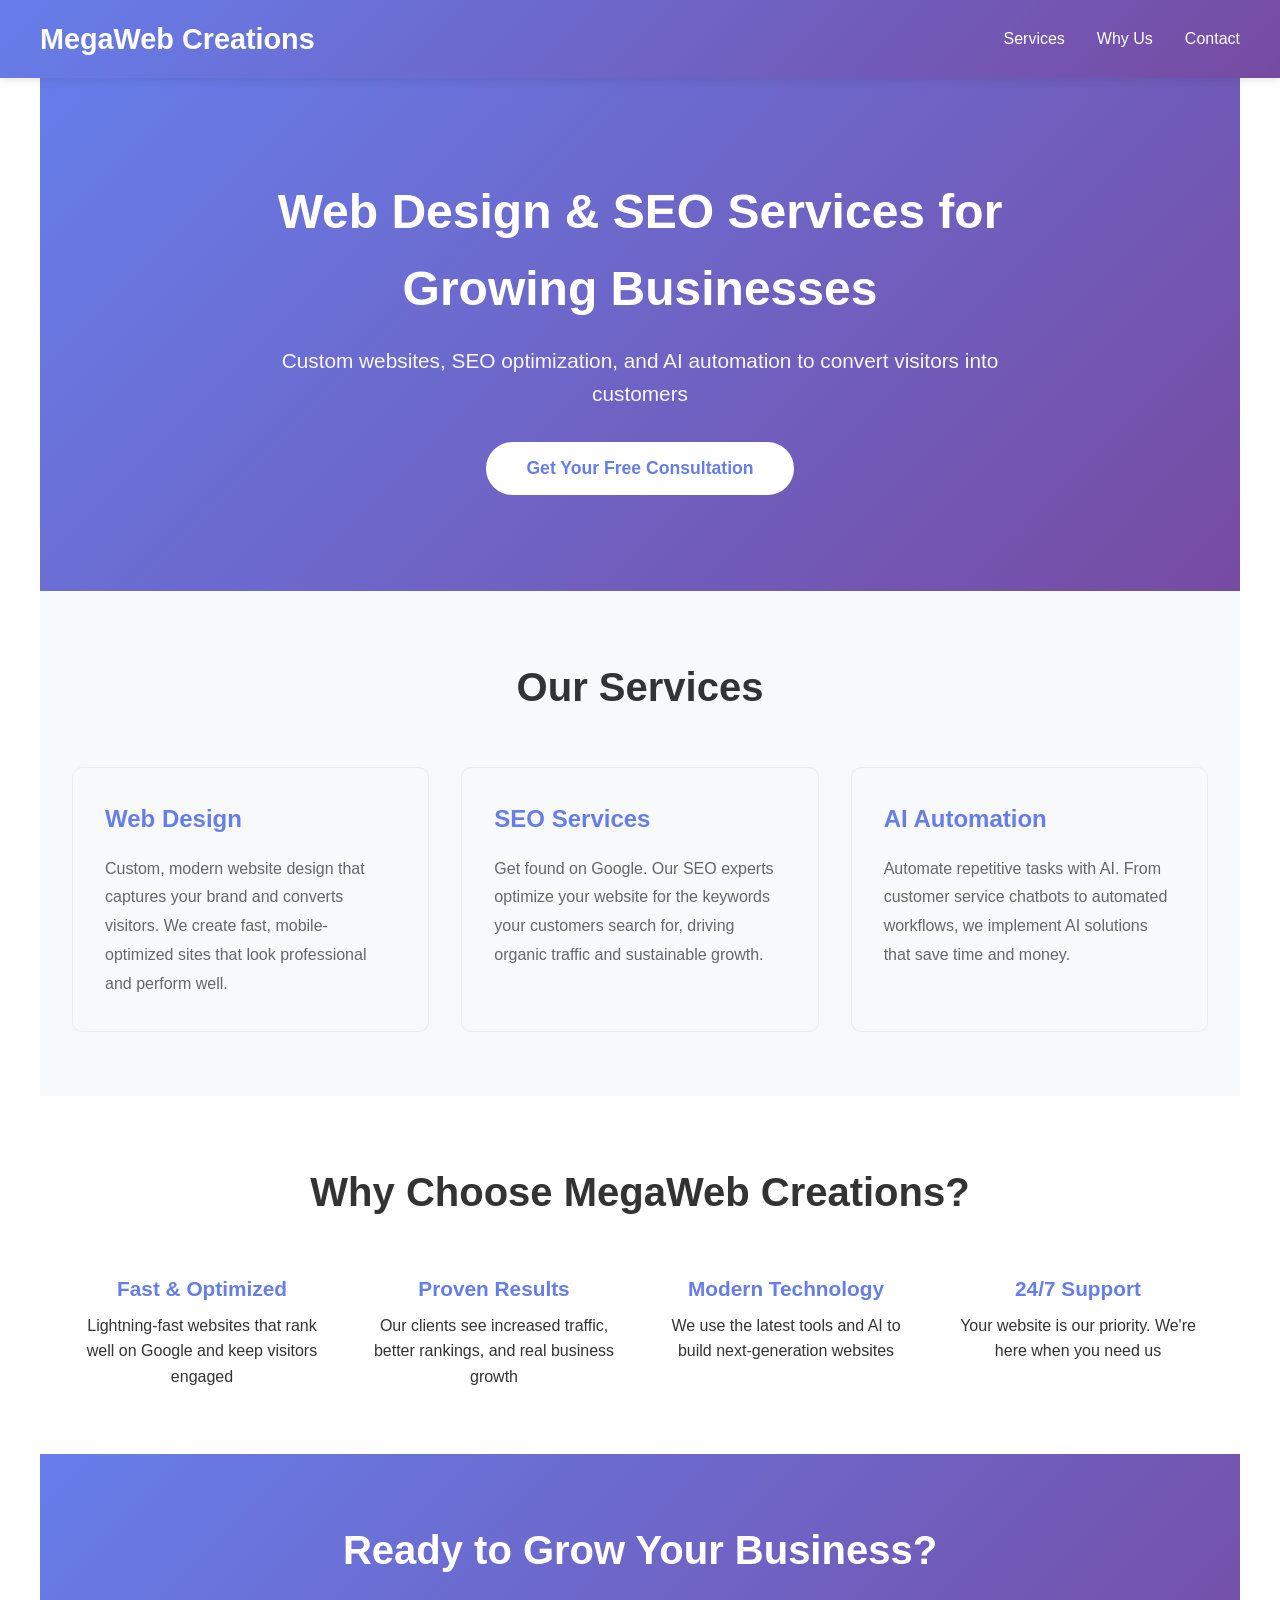
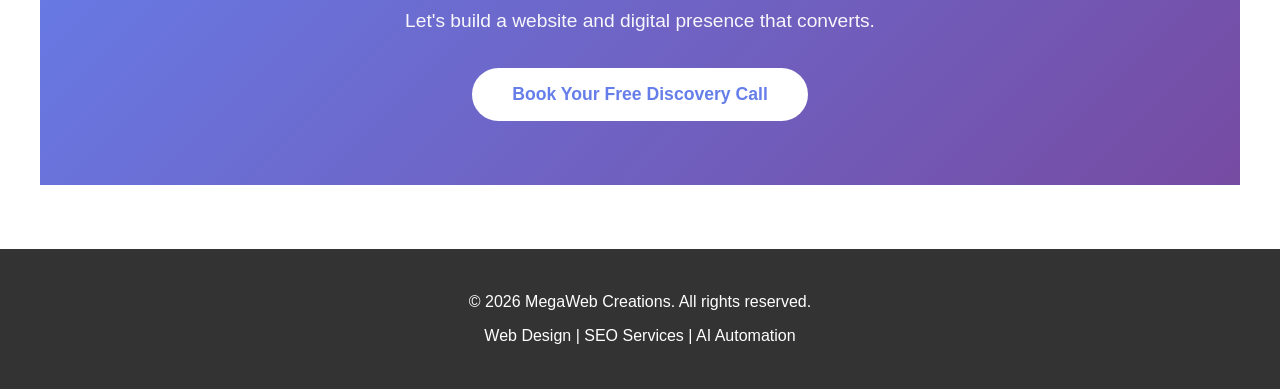
==== index.html @ e5856cc9 "Update index.html" ====
<!DOCTYPE html>
<html lang="en">
<head>
    <meta charset="UTF-8">
    <meta name="viewport" content="width=device-width, initial-scale=1.0">
    <title>Web Design & SEO Services for Small Business | MegaWeb Creations</title>
    <meta name="description" content="Professional web design, SEO services, and AI automation for small businesses. Custom website design that converts visitors into customers.">
    <meta name="keywords" content="web design, SEO services, AI automation, small business website">
    <meta name="author" content="MegaWeb Creations">
    <meta name="google-site-verification" content="43duF_XprPvlc4pbM1LEKamuMBFArv3T_i">
    <style>
        * {
            margin: 0;
            padding: 0;
            box-sizing: border-box;
        }

        body {
            font-family: -apple-system, BlinkMacSystemFont, 'Segoe UI', Roboto, Oxygen, Ubuntu, Cantarell, sans-serif;
            line-height: 1.6;
            color: #333;
        }

        header {
            background: linear-gradient(135deg, #667eea 0%, #764ba2 100%);
            color: white;
            padding: 1rem 2rem;
            position: sticky;
            top: 0;
            z-index: 100;
            box-shadow: 0 2px 10px rgba(0,0,0,0.1);
        }

        nav {
            max-width: 1200px;
            margin: 0 auto;
            display: flex;
            justify-content: space-between;
            align-items: center;
        }

        .logo {
            font-size: 1.8rem;
            font-weight: bold;
        }

        nav ul {
            display: flex;
            list-style: none;
            gap: 2rem;
        }

        nav a {
            color: white;
            text-decoration: none;
            transition: opacity 0.3s;
        }

        nav a:hover {
            opacity: 0.8;
        }

        .hero {
            background: linear-gradient(135deg, #667eea 0%, #764ba2 100%);
            color: white;
            padding: 6rem 2rem;
            text-align: center;
        }

        .hero-content {
            max-width: 800px;
            margin: 0 auto;
        }

        h1 {
            font-size: 3rem;
            margin-bottom: 1rem;
            font-weight: 700;
        }

        .hero p {
            font-size: 1.3rem;
            margin-bottom: 2rem;
            opacity: 0.95;
        }

        .cta-button {
            background: white;
            color: #667eea;
            padding: 1rem 2.5rem;
            border: none;
            border-radius: 50px;
            font-size: 1.1rem;
            font-weight: 600;
            cursor: pointer;
            transition: transform 0.3s, box-shadow 0.3s;
            text-decoration: none;
            display: inline-block;
        }

        .cta-button:hover {
            transform: translateY(-2px);
            box-shadow: 0 10px 20px rgba(0,0,0,0.2);
        }

        section {
            padding: 4rem 2rem;
            max-width: 1200px;
            margin: 0 auto;
        }

        h2 {
            font-size: 2.5rem;
            margin-bottom: 3rem;
            text-align: center;
            color: #333;
        }

        .services {
            display: grid;
            grid-template-columns: repeat(auto-fit, minmax(300px, 1fr));
            gap: 2rem;
        }

        .service-card {
            background: #f8f9fa;
            padding: 2rem;
            border-radius: 10px;
            transition: transform 0.3s, box-shadow 0.3s;
            border: 1px solid #e9ecef;
        }

        .service-card:hover {
            transform: translateY(-5px);
            box-shadow: 0 10px 30px rgba(0,0,0,0.1);
        }

        .service-card h3 {
            font-size: 1.5rem;
            margin-bottom: 1rem;
            color: #667eea;
        }

        .service-card p {
            color: #666;
            line-height: 1.8;
        }

        .services-section {
            background: #f8f9fa;
        }

        .why-section {
            background: white;
        }

        .benefits {
            display: grid;
            grid-template-columns: repeat(auto-fit, minmax(250px, 1fr));
            gap: 2rem;
        }

        .benefit-item {
            text-align: center;
        }

        .benefit-item h3 {
            font-size: 1.3rem;
            margin-bottom: 0.5rem;
            color: #667eea;
        }

        .cta-section {
            background: linear-gradient(135deg, #667eea 0%, #764ba2 100%);
            color: white;
            text-align: center;
        }

        .cta-section h2 {
            color: white;
            margin-bottom: 1.5rem;
        }

        .cta-section p {
            font-size: 1.2rem;
            margin-bottom: 2rem;
            opacity: 0.95;
        }

        footer {
            background: #333;
            color: white;
            text-align: center;
            padding: 2rem;
            margin-top: 4rem;
        }

        footer p {
            margin: 0.5rem 0;
        }

        @media (max-width: 768px) {
            h1 {
                font-size: 2rem;
            }

            h2 {
                font-size: 1.8rem;
            }

            nav ul {
                gap: 1rem;
            }

            .hero {
                padding: 3rem 1rem;
            }

            section {
                padding: 2rem 1rem;
            }
        }
    </style>
</head>
<body>
    <header>
        <nav>
            <div class="logo">MegaWeb Creations</div>
            <ul>
                <li><a href="#services">Services</a></li>
                <li><a href="#why">Why Us</a></li>
                <li><a href="#contact">Contact</a></li>
            </ul>
        </nav>
    </header>

    <section class="hero">
        <div class="hero-content">
            <h1>Web Design & SEO Services for Growing Businesses</h1>
            <p>Custom websites, SEO optimization, and AI automation to convert visitors into customers</p>
            <button class="cta-button">Get Your Free Consultation</button>
        </div>
    </section>

    <section class="services-section" id="services">
        <h2>Our Services</h2>
        <div class="services">
            <div class="service-card">
                <h3>Web Design</h3>
                <p>Custom, modern website design that captures your brand and converts visitors. We create fast, mobile-optimized sites that look professional and perform well.</p>
            </div>
            <div class="service-card">
                <h3>SEO Services</h3>
                <p>Get found on Google. Our SEO experts optimize your website for the keywords your customers search for, driving organic traffic and sustainable growth.</p>
            </div>
            <div class="service-card">
                <h3>AI Automation</h3>
                <p>Automate repetitive tasks with AI. From customer service chatbots to automated workflows, we implement AI solutions that save time and money.</p>
            </div>
        </div>
    </section>

    <section class="why-section" id="why">
        <h2>Why Choose MegaWeb Creations?</h2>
        <div class="benefits">
            <div class="benefit-item">
                <h3>Fast & Optimized</h3>
                <p>Lightning-fast websites that rank well on Google and keep visitors engaged</p>
            </div>
            <div class="benefit-item">
                <h3>Proven Results</h3>
                <p>Our clients see increased traffic, better rankings, and real business growth</p>
            </div>
            <div class="benefit-item">
                <h3>Modern Technology</h3>
                <p>We use the latest tools and AI to build next-generation websites</p>
            </div>
            <div class="benefit-item">
                <h3>24/7 Support</h3>
                <p>Your website is our priority. We're here when you need us</p>
            </div>
        </div>
    </section>

    <section class="cta-section" id="contact">
        <h2>Ready to Grow Your Business?</h2>
        <p>Let's build a website and digital presence that converts.</p>
        <button class="cta-button">Book Your Free Discovery Call</button>
    </section>

    <footer>
        <p>&copy; 2026 MegaWeb Creations. All rights reserved.</p>
        <p>Web Design | SEO Services | AI Automation</p>
    </footer>
</body>
</html>
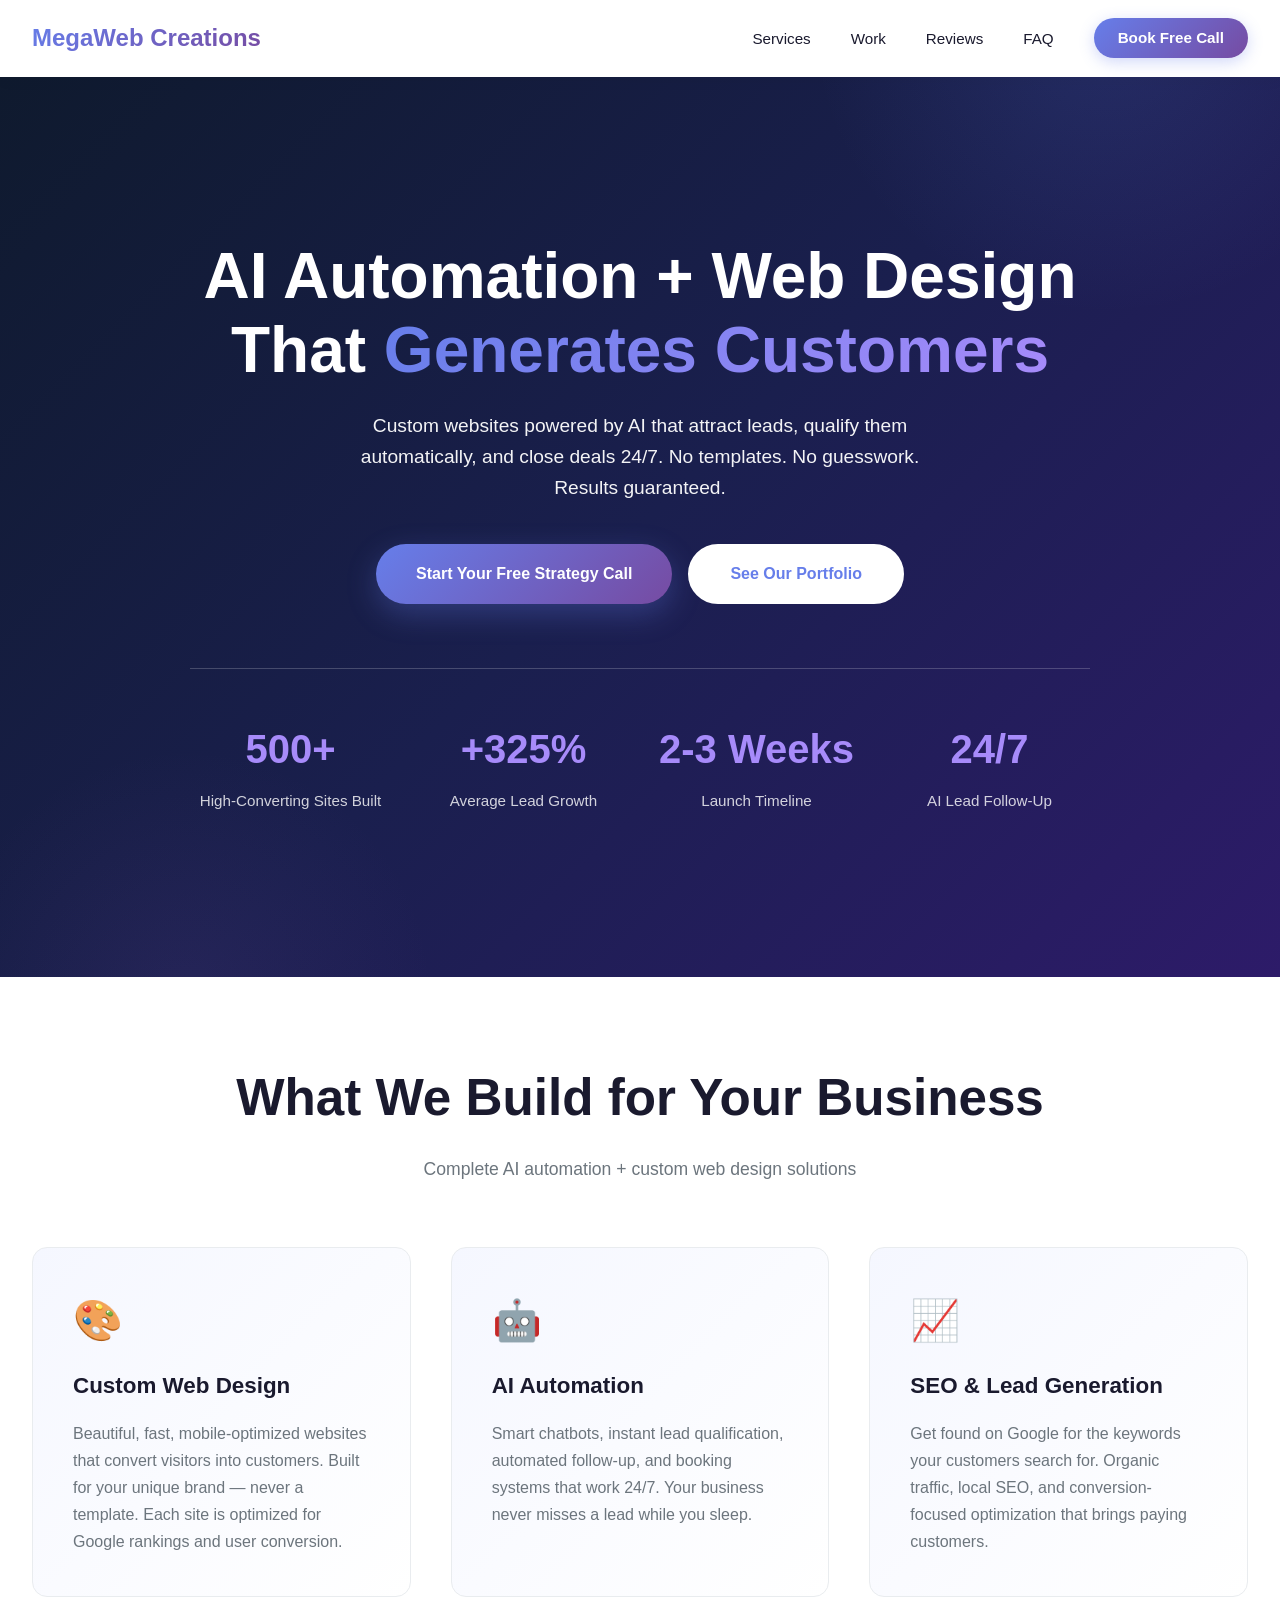
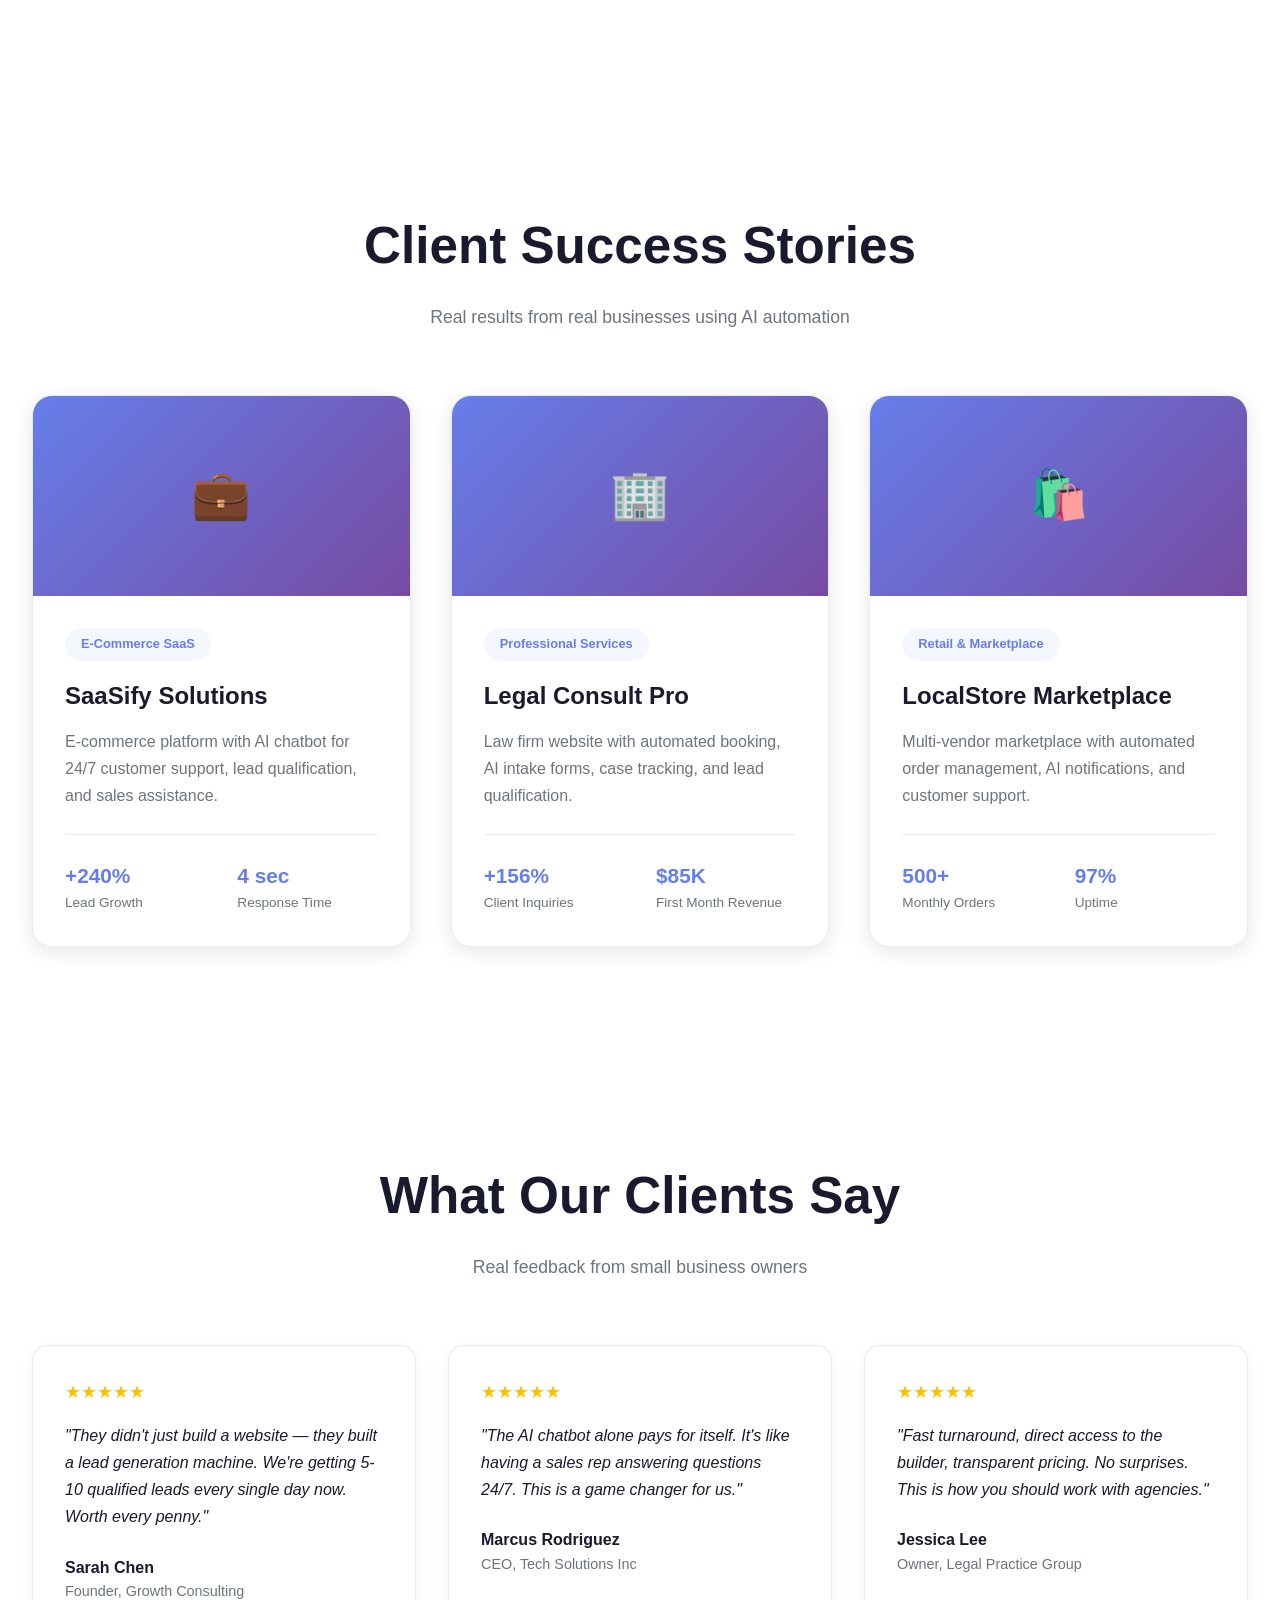
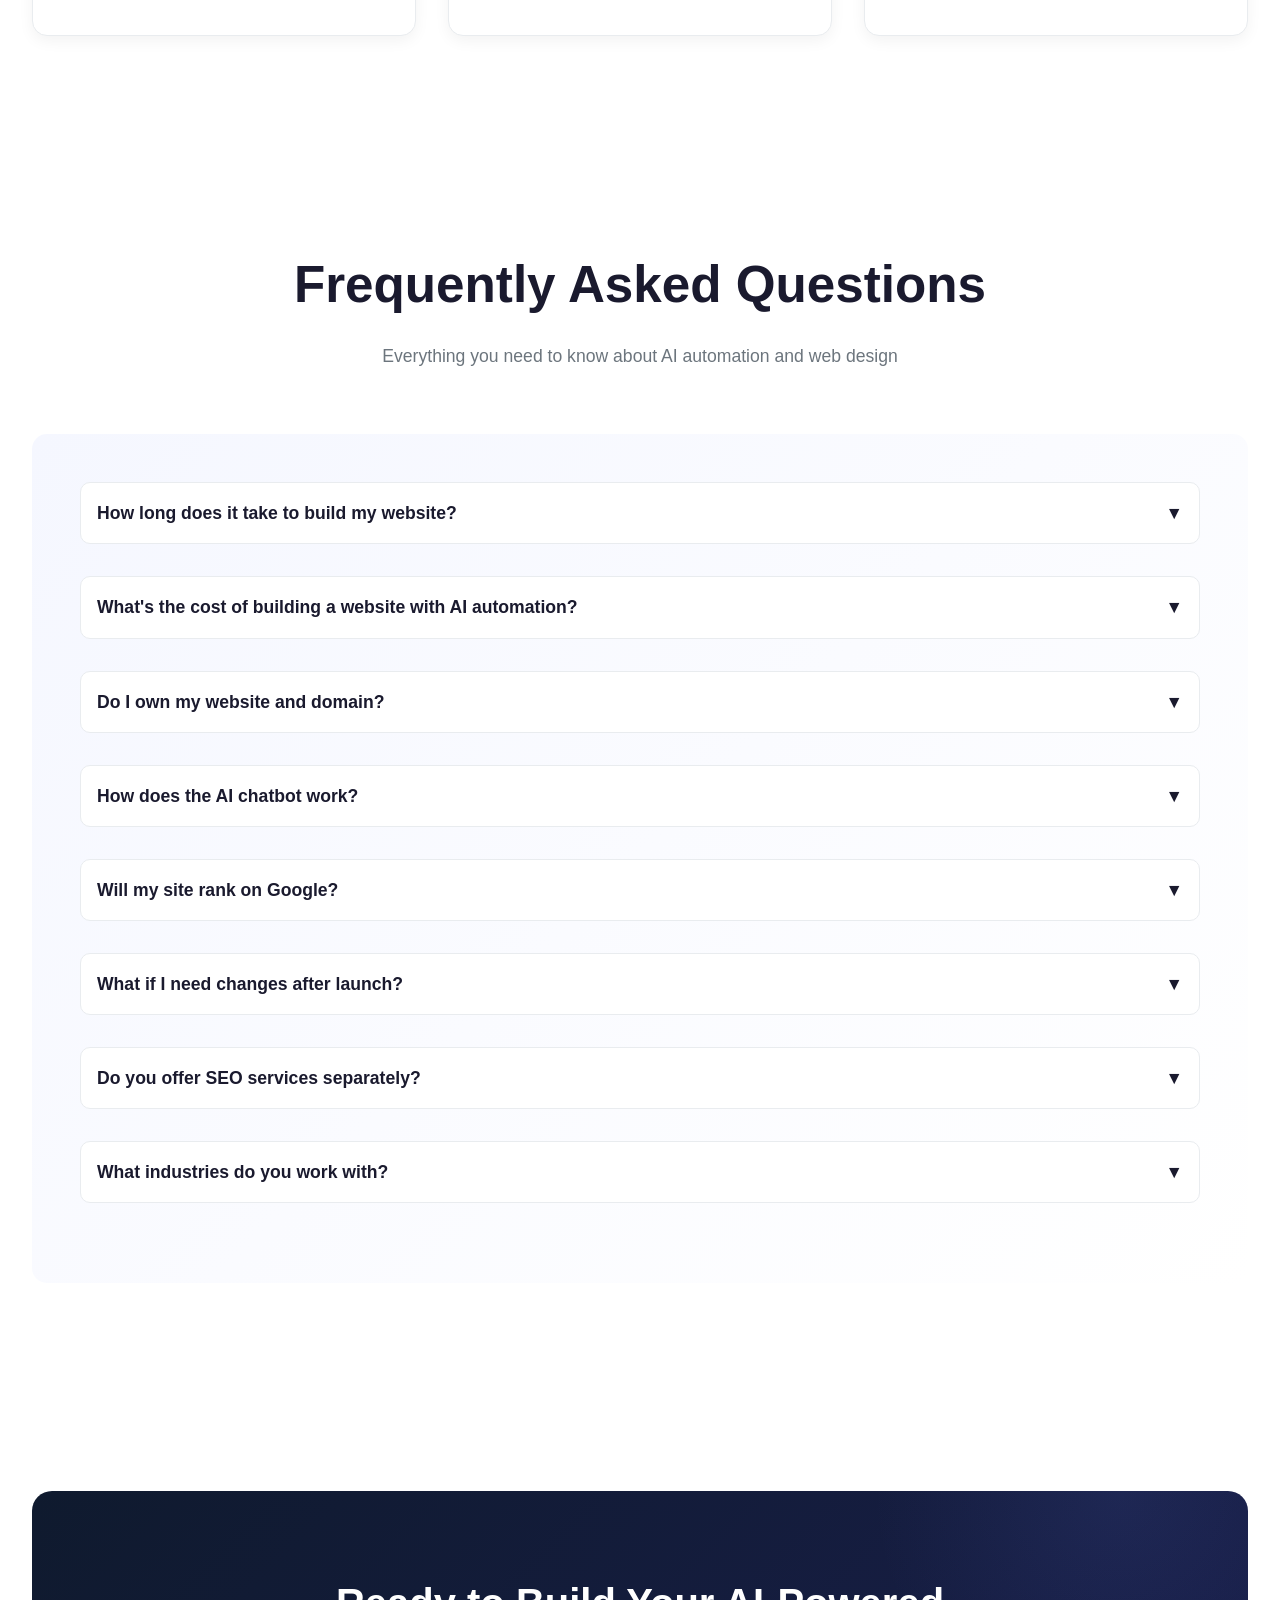
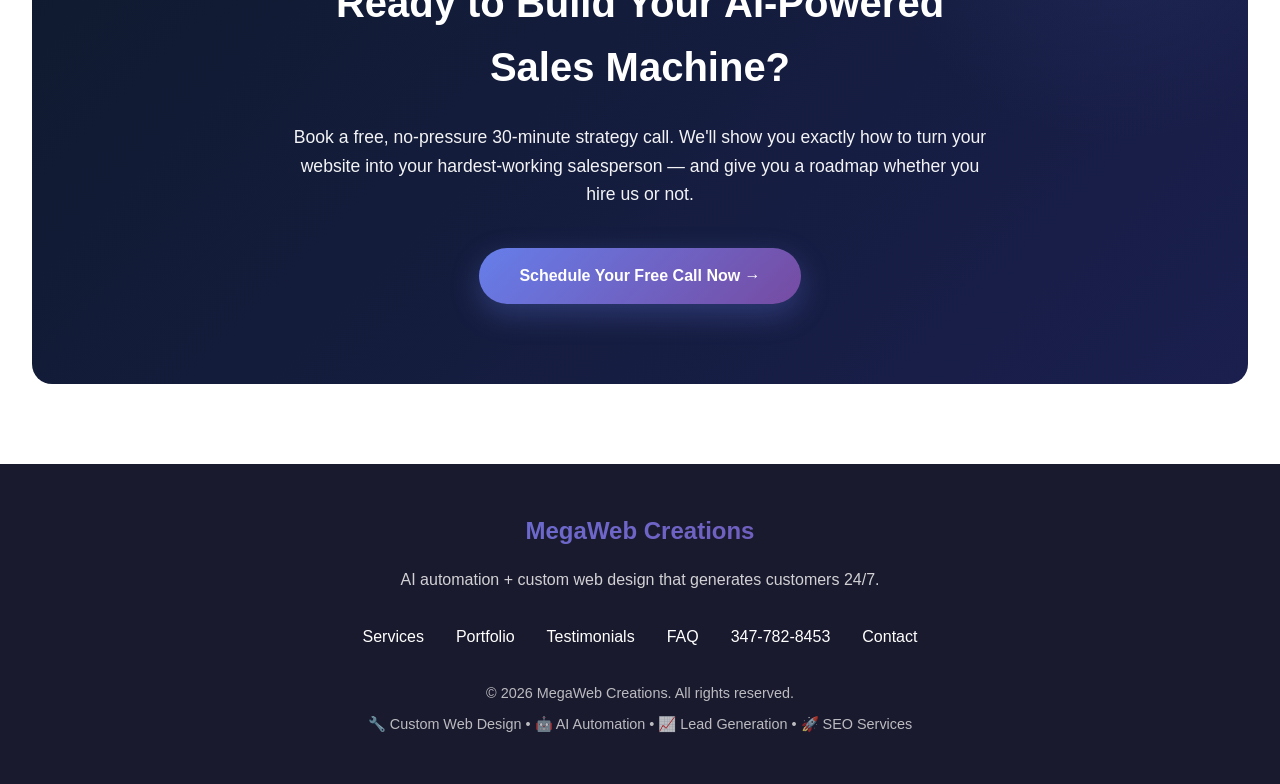
==== commit 6ed04eaa: "SEO-optimized homepage with AI automation focus, schema markup, and conversion optimization" ====
--- a/index.html
+++ b/index.html
@@ -3,11 +3,76 @@
 <head>
     <meta charset="UTF-8">
     <meta name="viewport" content="width=device-width, initial-scale=1.0">
-    <title>Web Design & SEO Services for Small Business | MegaWeb Creations</title>
-    <meta name="description" content="Professional web design, SEO services, and AI automation for small businesses. Custom website design that converts visitors into customers.">
-    <meta name="keywords" content="web design, SEO services, AI automation, small business website">
+    <meta name="google-site-verification" content="43duF__XprPvIc4pbM1LEKamuMBFArv3T_i1iURts-g" />
+
+    <!-- Primary SEO Tags -->
+    <title>AI Automation & Web Design for Small Businesses | MegaWeb Creations</title>
+    <meta name="description" content="Get AI-powered automation + custom web design that generates leads 24/7. High-converting websites for small businesses. Book your free strategy call today.">
+    <meta name="keywords" content="AI automation, web design, lead generation, AI chatbots, business automation, small business websites, custom web design, CRM automation">
     <meta name="author" content="MegaWeb Creations">
-    <meta name="google-site-verification" content="43duF_XprPvlc4pbM1LEKamuMBFArv3T_i">
+    <meta name="robots" content="index, follow, max-snippet:-1, max-image-preview:large, max-video-preview:-1">
+    <link rel="canonical" href="https://megawebcreations.com/">
+
+    <!-- Open Graph / Facebook -->
+    <meta property="og:type" content="website">
+    <meta property="og:url" content="https://megawebcreations.com/">
+    <meta property="og:title" content="AI Automation & Web Design for Lead Generation | MegaWeb Creations">
+    <meta property="og:description" content="Custom websites + AI automation that close deals automatically. Build your sales machine today.">
+    <meta property="og:image" content="https://megawebcreations.com/og-image.jpg">
+    <meta property="og:site_name" content="MegaWeb Creations">
+
+    <!-- Twitter -->
+    <meta name="twitter:card" content="summary_large_image">
+    <meta name="twitter:url" content="https://megawebcreations.com/">
+    <meta name="twitter:title" content="AI Automation & Web Design | MegaWeb Creations">
+    <meta name="twitter:description" content="Get AI-powered automation + custom web design for lead generation.">
+    <meta name="twitter:image" content="https://megawebcreations.com/og-image.jpg">
+
+    <!-- JSON-LD Structured Data -->
+    <script type="application/ld+json">
+    {
+        "@context": "https://schema.org",
+        "@type": "LocalBusiness",
+        "name": "MegaWeb Creations",
+        "description": "AI automation and custom web design for small businesses",
+        "url": "https://megawebcreations.com",
+        "image": "https://megawebcreations.com/logo.png",
+        "telephone": "+1-347-782-8453",
+        "email": "megawebcreations613@gmail.com",
+        "address": {
+            "@type": "PostalAddress",
+            "addressCountry": "US"
+        },
+        "sameAs": [
+            "https://www.facebook.com/megawebcreations",
+            "https://www.linkedin.com/company/megawebcreations"
+        ],
+        "priceRange": "$$",
+        "areaServed": "US",
+        "serviceType": ["Web Design", "AI Automation", "Lead Generation", "SEO Services"]
+    }
+    </script>
+
+    <!-- Organization Schema -->
+    <script type="application/ld+json">
+    {
+        "@context": "https://schema.org",
+        "@type": "Organization",
+        "name": "MegaWeb Creations",
+        "alternateName": "MegaWeb",
+        "url": "https://megawebcreations.com",
+        "logo": "https://megawebcreations.com/logo.png",
+        "description": "Professional AI automation and web design services for small businesses",
+        "foundingDate": "2024",
+        "contactPoint": {
+            "@type": "ContactPoint",
+            "contactType": "Customer Support",
+            "telephone": "+1-347-782-8453",
+            "email": "megawebcreations613@gmail.com"
+        }
+    }
+    </script>
+
     <style>
         * {
             margin: 0;
@@ -15,24 +80,40 @@
             box-sizing: border-box;
         }
 
+        :root {
+            --primary: #667eea;
+            --secondary: #764ba2;
+            --dark: #0f1a2e;
+            --light: #f5f7ff;
+            --text: #1a1a2e;
+            --gray: #6c757d;
+        }
+
+        html {
+            scroll-behavior: smooth;
+        }
+
         body {
-            font-family: -apple-system, BlinkMacSystemFont, 'Segoe UI', Roboto, Oxygen, Ubuntu, Cantarell, sans-serif;
+            font-family: -apple-system, BlinkMacSystemFont, 'Segoe UI', Roboto, sans-serif;
             line-height: 1.6;
-            color: #333;
-        }
-
+            color: var(--text);
+            background: #ffffff;
+            overflow-x: hidden;
+        }
+
+        /* Navigation */
         header {
-            background: linear-gradient(135deg, #667eea 0%, #764ba2 100%);
-            color: white;
-            padding: 1rem 2rem;
+            background: rgba(255, 255, 255, 0.95);
+            backdrop-filter: blur(10px);
+            padding: 1.2rem 2rem;
             position: sticky;
             top: 0;
             z-index: 100;
-            box-shadow: 0 2px 10px rgba(0,0,0,0.1);
+            box-shadow: 0 2px 15px rgba(0, 0, 0, 0.05);
         }
 
         nav {
-            max-width: 1200px;
+            max-width: 1400px;
             margin: 0 auto;
             display: flex;
             justify-content: space-between;
@@ -40,257 +121,866 @@
         }
 
         .logo {
-            font-size: 1.8rem;
-            font-weight: bold;
+            font-size: 1.5rem;
+            font-weight: 800;
+            background: linear-gradient(135deg, #667eea 0%, #764ba2 100%);
+            -webkit-background-clip: text;
+            -webkit-text-fill-color: transparent;
+            background-clip: text;
         }
 
         nav ul {
             display: flex;
             list-style: none;
+            gap: 2.5rem;
+            align-items: center;
+        }
+
+        nav a {
+            text-decoration: none;
+            color: var(--text);
+            font-weight: 500;
+            font-size: 0.95rem;
+            transition: color 0.3s;
+            position: relative;
+        }
+
+        nav a::after {
+            content: '';
+            position: absolute;
+            bottom: -5px;
+            left: 0;
+            width: 0;
+            height: 2px;
+            background: linear-gradient(90deg, #667eea, #764ba2);
+            transition: width 0.3s ease;
+        }
+
+        nav a:hover::after {
+            width: 100%;
+        }
+
+        .nav-cta {
+            background: linear-gradient(135deg, #667eea 0%, #764ba2 100%);
+            color: white !important;
+            padding: 0.7rem 1.5rem;
+            border-radius: 50px;
+            font-weight: 600;
+            box-shadow: 0 4px 15px rgba(102, 126, 234, 0.3);
+            transition: all 0.3s ease;
+        }
+
+        .nav-cta:hover {
+            transform: translateY(-2px);
+            box-shadow: 0 6px 20px rgba(102, 126, 234, 0.4);
+        }
+
+        /* Hero Section */
+        .hero {
+            background: linear-gradient(135deg, #0f1a2e 0%, #1a1f4e 50%, #2d1b69 100%);
+            color: white;
+            padding: 6rem 2rem;
+            min-height: 100vh;
+            display: flex;
+            align-items: center;
+            position: relative;
+            overflow: hidden;
+        }
+
+        .hero::before {
+            content: '';
+            position: absolute;
+            top: -40%;
+            right: -10%;
+            width: 600px;
+            height: 600px;
+            background: radial-gradient(circle, rgba(102, 126, 234, 0.15) 0%, transparent 70%);
+            border-radius: 50%;
+            animation: float 8s ease-in-out infinite;
+        }
+
+        .hero::after {
+            content: '';
+            position: absolute;
+            bottom: -30%;
+            left: -5%;
+            width: 500px;
+            height: 500px;
+            background: radial-gradient(circle, rgba(118, 75, 162, 0.12) 0%, transparent 70%);
+            border-radius: 50%;
+            animation: float 10s ease-in-out infinite reverse;
+        }
+
+        .hero-content {
+            max-width: 900px;
+            margin: 0 auto;
+            position: relative;
+            z-index: 2;
+            text-align: center;
+        }
+
+        h1 {
+            font-size: clamp(2.5rem, 5vw, 4rem);
+            font-weight: 800;
+            line-height: 1.15;
+            margin-bottom: 1.5rem;
+            animation: slideInUp 0.8s ease;
+        }
+
+        .gradient-text {
+            background: linear-gradient(135deg, #667eea 0%, #a78bfa 100%);
+            -webkit-background-clip: text;
+            -webkit-text-fill-color: transparent;
+            background-clip: text;
+        }
+
+        .hero p {
+            font-size: 1.2rem;
+            margin-bottom: 2.5rem;
+            opacity: 0.95;
+            max-width: 600px;
+            margin-left: auto;
+            margin-right: auto;
+            animation: slideInUp 0.8s ease 0.2s backwards;
+        }
+
+        .hero-cta {
+            display: flex;
+            gap: 1rem;
+            justify-content: center;
+            flex-wrap: wrap;
+            animation: slideInUp 0.8s ease 0.4s backwards;
+        }
+
+        .btn {
+            padding: 1.2rem 2.5rem;
+            border: none;
+            border-radius: 50px;
+            font-size: 1rem;
+            font-weight: 600;
+            cursor: pointer;
+            transition: all 0.3s ease;
+            text-decoration: none;
+            display: inline-block;
+        }
+
+        .btn-primary {
+            background: linear-gradient(135deg, #667eea 0%, #764ba2 100%);
+            color: white;
+            box-shadow: 0 10px 30px rgba(102, 126, 234, 0.3);
+        }
+
+        .btn-primary:hover {
+            transform: translateY(-3px);
+            box-shadow: 0 15px 40px rgba(102, 126, 234, 0.4);
+        }
+
+        .btn-secondary {
+            background: white;
+            color: #667eea;
+            border: 2px solid white;
+        }
+
+        .btn-secondary:hover {
+            background: transparent;
+            color: white;
+        }
+
+        /* Stats */
+        .stats {
+            display: grid;
+            grid-template-columns: repeat(auto-fit, minmax(200px, 1fr));
             gap: 2rem;
-        }
-
-        nav a {
+            margin-top: 4rem;
+            padding-top: 3rem;
+            border-top: 1px solid rgba(255, 255, 255, 0.2);
+        }
+
+        .stat {
+            text-align: center;
+            animation: slideInUp 0.8s ease 0.5s backwards;
+        }
+
+        .stat-number {
+            font-size: 2.5rem;
+            font-weight: 800;
+            color: #a78bfa;
+        }
+
+        .stat-label {
+            font-size: 0.95rem;
+            opacity: 0.8;
+            margin-top: 0.5rem;
+        }
+
+        /* Sections */
+        .section {
+            padding: 5rem 2rem;
+            max-width: 1400px;
+            margin: 0 auto;
+        }
+
+        .section-title {
+            font-size: clamp(2rem, 4vw, 3.2rem);
+            font-weight: 800;
+            margin-bottom: 1rem;
+            text-align: center;
+            color: var(--text);
+        }
+
+        .section-subtitle {
+            font-size: 1.1rem;
+            color: var(--gray);
+            text-align: center;
+            max-width: 600px;
+            margin: 0 auto 4rem;
+        }
+
+        /* Services */
+        .services {
+            display: grid;
+            grid-template-columns: repeat(auto-fit, minmax(280px, 1fr));
+            gap: 2.5rem;
+            margin-bottom: 3rem;
+        }
+
+        .service-card {
+            padding: 2.5rem;
+            background: linear-gradient(135deg, var(--light) 0%, white 100%);
+            border-radius: 15px;
+            border: 1px solid #e9ecef;
+            transition: all 0.3s ease;
+        }
+
+        .service-card h3 {
+            font-size: 1.4rem;
+            font-weight: 700;
+            margin-bottom: 1rem;
+            color: var(--text);
+        }
+
+        .service-icon {
+            font-size: 2.5rem;
+            margin-bottom: 1rem;
+        }
+
+        .service-desc {
+            color: var(--gray);
+            line-height: 1.7;
+        }
+
+        .service-card:hover {
+            transform: translateY(-5px);
+            box-shadow: 0 15px 40px rgba(102, 126, 234, 0.15);
+        }
+
+        /* Projects */
+        .projects {
+            display: grid;
+            grid-template-columns: repeat(auto-fit, minmax(350px, 1fr));
+            gap: 2.5rem;
+            margin-bottom: 3rem;
+        }
+
+        .project-card {
+            background: white;
+            border-radius: 20px;
+            overflow: hidden;
+            box-shadow: 0 5px 20px rgba(0, 0, 0, 0.1);
+            transition: all 0.4s cubic-bezier(0.23, 1, 0.32, 1);
+            border: 1px solid #e9ecef;
+            position: relative;
+        }
+
+        .project-card::before {
+            content: '';
+            position: absolute;
+            top: 0;
+            left: 0;
+            right: 0;
+            height: 5px;
+            background: linear-gradient(90deg, #667eea 0%, #764ba2 100%);
+            transform: scaleX(0);
+            transform-origin: left;
+            transition: transform 0.4s ease;
+            z-index: 1;
+        }
+
+        .project-card:hover {
+            transform: translateY(-12px);
+            box-shadow: 0 20px 50px rgba(0, 0, 0, 0.15);
+        }
+
+        .project-card:hover::before {
+            transform: scaleX(1);
+        }
+
+        .project-image {
+            height: 200px;
+            background: linear-gradient(135deg, #667eea 0%, #764ba2 100%);
+            display: flex;
+            align-items: center;
+            justify-content: center;
+            font-size: 3rem;
+            color: white;
+        }
+
+        .project-content {
+            padding: 2rem;
+        }
+
+        .project-tag {
+            display: inline-block;
+            background: var(--light);
+            color: var(--primary);
+            padding: 0.4rem 1rem;
+            border-radius: 20px;
+            font-size: 0.8rem;
+            font-weight: 600;
+            margin-bottom: 1rem;
+        }
+
+        .project-title {
+            font-size: 1.5rem;
+            font-weight: 700;
+            margin-bottom: 0.8rem;
+            color: var(--text);
+        }
+
+        .project-desc {
+            color: var(--gray);
+            margin-bottom: 1.5rem;
+            line-height: 1.7;
+        }
+
+        .project-stats {
+            display: flex;
+            gap: 2rem;
+            padding-top: 1.5rem;
+            border-top: 1px solid #e9ecef;
+        }
+
+        .stat-item {
+            flex: 1;
+        }
+
+        .stat-value {
+            font-size: 1.3rem;
+            font-weight: 700;
+            color: var(--primary);
+        }
+
+        .stat-title {
+            font-size: 0.85rem;
+            color: var(--gray);
+        }
+
+        /* Testimonials */
+        .testimonials {
+            display: grid;
+            grid-template-columns: repeat(auto-fit, minmax(320px, 1fr));
+            gap: 2rem;
+            margin-bottom: 3rem;
+        }
+
+        .testimonial {
+            padding: 2rem;
+            background: white;
+            border-radius: 15px;
+            border: 1px solid #e9ecef;
+            box-shadow: 0 5px 15px rgba(0, 0, 0, 0.05);
+            transition: all 0.3s ease;
+        }
+
+        .testimonial:hover {
+            box-shadow: 0 10px 30px rgba(0, 0, 0, 0.1);
+        }
+
+        .stars {
+            color: #ffc107;
+            font-size: 1.1rem;
+            margin-bottom: 1rem;
+        }
+
+        .quote {
+            color: var(--text);
+            font-size: 1rem;
+            margin-bottom: 1.5rem;
+            font-style: italic;
+            line-height: 1.7;
+        }
+
+        .author {
+            font-weight: 600;
+            color: var(--text);
+        }
+
+        .company {
+            font-size: 0.9rem;
+            color: var(--gray);
+        }
+
+        /* FAQ */
+        .faq-section {
+            background: linear-gradient(135deg, var(--light) 0%, white 100%);
+            padding: 3rem;
+            border-radius: 15px;
+            margin-bottom: 3rem;
+        }
+
+        .faq-item {
+            margin-bottom: 2rem;
+        }
+
+        .faq-question {
+            font-size: 1.1rem;
+            font-weight: 600;
+            color: var(--text);
+            cursor: pointer;
+            padding: 1rem;
+            background: white;
+            border-radius: 10px;
+            border: 1px solid #e9ecef;
+            transition: all 0.3s ease;
+            display: flex;
+            justify-content: space-between;
+            align-items: center;
+        }
+
+        .faq-question:hover {
+            background: #f8f9fa;
+            border-color: var(--primary);
+        }
+
+        .faq-answer {
+            padding: 1rem;
+            color: var(--gray);
+            line-height: 1.7;
+            display: none;
+            border-left: 3px solid var(--primary);
+            margin-left: 1rem;
+            margin-top: 0.5rem;
+        }
+
+        .faq-answer.active {
+            display: block;
+        }
+
+        /* CTA Section */
+        .cta-section {
+            background: linear-gradient(135deg, var(--dark) 0%, #1a1f4e 100%);
+            color: white;
+            padding: 5rem 2rem;
+            border-radius: 20px;
+            text-align: center;
+            margin: 5rem 2rem;
+            position: relative;
+            overflow: hidden;
+        }
+
+        .cta-section::before {
+            content: '';
+            position: absolute;
+            top: -50%;
+            right: -10%;
+            width: 500px;
+            height: 500px;
+            background: radial-gradient(circle, rgba(102, 126, 234, 0.1) 0%, transparent 70%);
+            border-radius: 50%;
+        }
+
+        .cta-content {
+            position: relative;
+            z-index: 2;
+            max-width: 700px;
+            margin: 0 auto;
+        }
+
+        .cta-section h2 {
+            font-size: 2.5rem;
+            margin-bottom: 1.5rem;
+        }
+
+        .cta-section p {
+            font-size: 1.1rem;
+            margin-bottom: 2.5rem;
+            opacity: 0.95;
+        }
+
+        /* Footer */
+        footer {
+            background: #1a1a2e;
+            color: white;
+            padding: 3rem 2rem;
+            margin-top: 5rem;
+            text-align: center;
+        }
+
+        .footer-content {
+            max-width: 1400px;
+            margin: 0 auto;
+        }
+
+        .footer-links {
+            display: flex;
+            justify-content: center;
+            gap: 2rem;
+            margin: 2rem 0;
+            flex-wrap: wrap;
+        }
+
+        .footer-links a {
             color: white;
             text-decoration: none;
-            transition: opacity 0.3s;
-        }
-
-        nav a:hover {
-            opacity: 0.8;
-        }
-
-        .hero {
-            background: linear-gradient(135deg, #667eea 0%, #764ba2 100%);
-            color: white;
-            padding: 6rem 2rem;
-            text-align: center;
-        }
-
-        .hero-content {
-            max-width: 800px;
-            margin: 0 auto;
-        }
-
-        h1 {
-            font-size: 3rem;
-            margin-bottom: 1rem;
-            font-weight: 700;
-        }
-
-        .hero p {
-            font-size: 1.3rem;
-            margin-bottom: 2rem;
-            opacity: 0.95;
-        }
-
-        .cta-button {
-            background: white;
-            color: #667eea;
-            padding: 1rem 2.5rem;
-            border: none;
-            border-radius: 50px;
-            font-size: 1.1rem;
-            font-weight: 600;
-            cursor: pointer;
-            transition: transform 0.3s, box-shadow 0.3s;
-            text-decoration: none;
-            display: inline-block;
-        }
-
-        .cta-button:hover {
-            transform: translateY(-2px);
-            box-shadow: 0 10px 20px rgba(0,0,0,0.2);
-        }
-
-        section {
-            padding: 4rem 2rem;
-            max-width: 1200px;
-            margin: 0 auto;
-        }
-
-        h2 {
-            font-size: 2.5rem;
-            margin-bottom: 3rem;
-            text-align: center;
-            color: #333;
-        }
-
-        .services {
-            display: grid;
-            grid-template-columns: repeat(auto-fit, minmax(300px, 1fr));
-            gap: 2rem;
-        }
-
-        .service-card {
-            background: #f8f9fa;
-            padding: 2rem;
-            border-radius: 10px;
-            transition: transform 0.3s, box-shadow 0.3s;
-            border: 1px solid #e9ecef;
-        }
-
-        .service-card:hover {
-            transform: translateY(-5px);
-            box-shadow: 0 10px 30px rgba(0,0,0,0.1);
-        }
-
-        .service-card h3 {
-            font-size: 1.5rem;
-            margin-bottom: 1rem;
-            color: #667eea;
-        }
-
-        .service-card p {
-            color: #666;
-            line-height: 1.8;
-        }
-
-        .services-section {
-            background: #f8f9fa;
-        }
-
-        .why-section {
-            background: white;
-        }
-
-        .benefits {
-            display: grid;
-            grid-template-columns: repeat(auto-fit, minmax(250px, 1fr));
-            gap: 2rem;
-        }
-
-        .benefit-item {
-            text-align: center;
-        }
-
-        .benefit-item h3 {
-            font-size: 1.3rem;
-            margin-bottom: 0.5rem;
-            color: #667eea;
-        }
-
-        .cta-section {
-            background: linear-gradient(135deg, #667eea 0%, #764ba2 100%);
-            color: white;
-            text-align: center;
-        }
-
-        .cta-section h2 {
-            color: white;
-            margin-bottom: 1.5rem;
-        }
-
-        .cta-section p {
-            font-size: 1.2rem;
-            margin-bottom: 2rem;
-            opacity: 0.95;
-        }
-
-        footer {
-            background: #333;
-            color: white;
-            text-align: center;
-            padding: 2rem;
-            margin-top: 4rem;
-        }
-
-        footer p {
-            margin: 0.5rem 0;
-        }
-
+            transition: color 0.3s;
+        }
+
+        .footer-links a:hover {
+            color: var(--primary);
+        }
+
+        .footer-bottom {
+            opacity: 0.7;
+            margin-top: 2rem;
+            font-size: 0.9rem;
+        }
+
+        /* Animations */
+        @keyframes slideInUp {
+            from {
+                opacity: 0;
+                transform: translateY(30px);
+            }
+            to {
+                opacity: 1;
+                transform: translateY(0);
+            }
+        }
+
+        @keyframes float {
+            0%, 100% {
+                transform: translateY(0px);
+            }
+            50% {
+                transform: translateY(-30px);
+            }
+        }
+
+        /* Responsive */
         @media (max-width: 768px) {
+            header {
+                padding: 1rem;
+            }
+
+            nav ul {
+                gap: 1rem;
+                font-size: 0.9rem;
+            }
+
+            .logo {
+                font-size: 1.2rem;
+            }
+
             h1 {
                 font-size: 2rem;
             }
 
-            h2 {
+            .section-title {
                 font-size: 1.8rem;
-            }
-
-            nav ul {
-                gap: 1rem;
             }
 
             .hero {
                 padding: 3rem 1rem;
-            }
-
-            section {
-                padding: 2rem 1rem;
+                min-height: auto;
+            }
+
+            .hero-cta {
+                flex-direction: column;
+                gap: 1rem;
+            }
+
+            .btn {
+                width: 100%;
+            }
+
+            .projects {
+                grid-template-columns: 1fr;
+            }
+
+            .stats {
+                grid-template-columns: repeat(2, 1fr);
+                gap: 1rem;
+            }
+
+            .cta-section {
+                margin: 3rem 1rem;
+                padding: 3rem 1.5rem;
+            }
+
+            .footer-links {
+                flex-direction: column;
+                gap: 1rem;
+            }
+
+            .faq-section {
+                padding: 1.5rem;
             }
         }
     </style>
 </head>
 <body>
+    <!-- Navigation -->
     <header>
         <nav>
             <div class="logo">MegaWeb Creations</div>
             <ul>
                 <li><a href="#services">Services</a></li>
-                <li><a href="#why">Why Us</a></li>
-                <li><a href="#contact">Contact</a></li>
+                <li><a href="#portfolio">Work</a></li>
+                <li><a href="#testimonials">Reviews</a></li>
+                <li><a href="#faq">FAQ</a></li>
+                <li><a href="#contact" class="nav-cta">Book Free Call</a></li>
             </ul>
         </nav>
     </header>
 
+    <!-- Hero Section -->
     <section class="hero">
         <div class="hero-content">
-            <h1>Web Design & SEO Services for Growing Businesses</h1>
-            <p>Custom websites, SEO optimization, and AI automation to convert visitors into customers</p>
-            <button class="cta-button">Get Your Free Consultation</button>
+            <h1>AI Automation + Web Design That <span class="gradient-text">Generates Customers</span></h1>
+            <p>Custom websites powered by AI that attract leads, qualify them automatically, and close deals 24/7. No templates. No guesswork. Results guaranteed.</p>
+
+            <div class="hero-cta">
+                <button class="btn btn-primary">Start Your Free Strategy Call</button>
+                <button class="btn btn-secondary">See Our Portfolio</button>
+            </div>
+
+            <div class="stats">
+                <div class="stat">
+                    <div class="stat-number">500+</div>
+                    <div class="stat-label">High-Converting Sites Built</div>
+                </div>
+                <div class="stat">
+                    <div class="stat-number">+325%</div>
+                    <div class="stat-label">Average Lead Growth</div>
+                </div>
+                <div class="stat">
+                    <div class="stat-number">2-3 Weeks</div>
+                    <div class="stat-label">Launch Timeline</div>
+                </div>
+                <div class="stat">
+                    <div class="stat-number">24/7</div>
+                    <div class="stat-label">AI Lead Follow-Up</div>
+                </div>
+            </div>
         </div>
     </section>
 
-    <section class="services-section" id="services">
-        <h2>Our Services</h2>
+    <!-- Services Section -->
+    <section class="section" id="services">
+        <h2 class="section-title">What We Build for Your Business</h2>
+        <p class="section-subtitle">Complete AI automation + custom web design solutions</p>
+
         <div class="services">
             <div class="service-card">
-                <h3>Web Design</h3>
-                <p>Custom, modern website design that captures your brand and converts visitors. We create fast, mobile-optimized sites that look professional and perform well.</p>
+                <div class="service-icon">🎨</div>
+                <h3>Custom Web Design</h3>
+                <p class="service-desc">Beautiful, fast, mobile-optimized websites that convert visitors into customers. Built for your unique brand — never a template. Each site is optimized for Google rankings and user conversion.</p>
             </div>
             <div class="service-card">
-                <h3>SEO Services</h3>
-                <p>Get found on Google. Our SEO experts optimize your website for the keywords your customers search for, driving organic traffic and sustainable growth.</p>
+                <div class="service-icon">🤖</div>
+                <h3>AI Automation</h3>
+                <p class="service-desc">Smart chatbots, instant lead qualification, automated follow-up, and booking systems that work 24/7. Your business never misses a lead while you sleep.</p>
             </div>
             <div class="service-card">
-                <h3>AI Automation</h3>
-                <p>Automate repetitive tasks with AI. From customer service chatbots to automated workflows, we implement AI solutions that save time and money.</p>
+                <div class="service-icon">📈</div>
+                <h3>SEO & Lead Generation</h3>
+                <p class="service-desc">Get found on Google for the keywords your customers search for. Organic traffic, local SEO, and conversion-focused optimization that brings paying customers.</p>
             </div>
         </div>
     </section>
 
-    <section class="why-section" id="why">
-        <h2>Why Choose MegaWeb Creations?</h2>
-        <div class="benefits">
-            <div class="benefit-item">
-                <h3>Fast & Optimized</h3>
-                <p>Lightning-fast websites that rank well on Google and keep visitors engaged</p>
-            </div>
-            <div class="benefit-item">
-                <h3>Proven Results</h3>
-                <p>Our clients see increased traffic, better rankings, and real business growth</p>
-            </div>
-            <div class="benefit-item">
-                <h3>Modern Technology</h3>
-                <p>We use the latest tools and AI to build next-generation websites</p>
-            </div>
-            <div class="benefit-item">
-                <h3>24/7 Support</h3>
-                <p>Your website is our priority. We're here when you need us</p>
+    <!-- Portfolio Section -->
+    <section class="section" id="portfolio">
+        <h2 class="section-title">Client Success Stories</h2>
+        <p class="section-subtitle">Real results from real businesses using AI automation</p>
+
+        <div class="projects">
+            <div class="project-card">
+                <div class="project-image">💼</div>
+                <div class="project-content">
+                    <span class="project-tag">E-Commerce SaaS</span>
+                    <h3 class="project-title">SaaSify Solutions</h3>
+                    <p class="project-desc">E-commerce platform with AI chatbot for 24/7 customer support, lead qualification, and sales assistance.</p>
+                    <div class="project-stats">
+                        <div class="stat-item">
+                            <div class="stat-value">+240%</div>
+                            <div class="stat-title">Lead Growth</div>
+                        </div>
+                        <div class="stat-item">
+                            <div class="stat-value">4 sec</div>
+                            <div class="stat-title">Response Time</div>
+                        </div>
+                    </div>
+                </div>
+            </div>
+
+            <div class="project-card">
+                <div class="project-image">🏢</div>
+                <div class="project-content">
+                    <span class="project-tag">Professional Services</span>
+                    <h3 class="project-title">Legal Consult Pro</h3>
+                    <p class="project-desc">Law firm website with automated booking, AI intake forms, case tracking, and lead qualification.</p>
+                    <div class="project-stats">
+                        <div class="stat-item">
+                            <div class="stat-value">+156%</div>
+                            <div class="stat-title">Client Inquiries</div>
+                        </div>
+                        <div class="stat-item">
+                            <div class="stat-value">$85K</div>
+                            <div class="stat-title">First Month Revenue</div>
+                        </div>
+                    </div>
+                </div>
+            </div>
+
+            <div class="project-card">
+                <div class="project-image">🛍️</div>
+                <div class="project-content">
+                    <span class="project-tag">Retail & Marketplace</span>
+                    <h3 class="project-title">LocalStore Marketplace</h3>
+                    <p class="project-desc">Multi-vendor marketplace with automated order management, AI notifications, and customer support.</p>
+                    <div class="project-stats">
+                        <div class="stat-item">
+                            <div class="stat-value">500+</div>
+                            <div class="stat-title">Monthly Orders</div>
+                        </div>
+                        <div class="stat-item">
+                            <div class="stat-value">97%</div>
+                            <div class="stat-title">Uptime</div>
+                        </div>
+                    </div>
+                </div>
             </div>
         </div>
     </section>
 
+    <!-- Testimonials Section -->
+    <section class="section" id="testimonials">
+        <h2 class="section-title">What Our Clients Say</h2>
+        <p class="section-subtitle">Real feedback from small business owners</p>
+
+        <div class="testimonials">
+            <div class="testimonial">
+                <div class="stars">★★★★★</div>
+                <p class="quote">"They didn't just build a website — they built a lead generation machine. We're getting 5-10 qualified leads every single day now. Worth every penny."</p>
+                <p class="author">Sarah Chen</p>
+                <p class="company">Founder, Growth Consulting</p>
+            </div>
+
+            <div class="testimonial">
+                <div class="stars">★★★★★</div>
+                <p class="quote">"The AI chatbot alone pays for itself. It's like having a sales rep answering questions 24/7. This is a game changer for us."</p>
+                <p class="author">Marcus Rodriguez</p>
+                <p class="company">CEO, Tech Solutions Inc</p>
+            </div>
+
+            <div class="testimonial">
+                <div class="stars">★★★★★</div>
+                <p class="quote">"Fast turnaround, direct access to the builder, transparent pricing. No surprises. This is how you should work with agencies."</p>
+                <p class="author">Jessica Lee</p>
+                <p class="company">Owner, Legal Practice Group</p>
+            </div>
+        </div>
+    </section>
+
+    <!-- FAQ Section -->
+    <section class="section">
+        <h2 class="section-title">Frequently Asked Questions</h2>
+        <p class="section-subtitle">Everything you need to know about AI automation and web design</p>
+
+        <div class="faq-section">
+            <div class="faq-item">
+                <div class="faq-question">How long does it take to build my website? <span>▼</span></div>
+                <div class="faq-answer">Most sites launch in 2-3 weeks. We use a proven process for rapid deployment without sacrificing quality. Custom sites with AI automation may take 3-4 weeks.</div>
+            </div>
+
+            <div class="faq-item">
+                <div class="faq-question">What's the cost of building a website with AI automation? <span>▼</span></div>
+                <div class="faq-answer">Pricing depends on complexity. Basic custom sites start at $3,500. Add AI automation (chatbots, lead qualification) for an additional $2,000-$5,000. We provide upfront pricing before you commit.</div>
+            </div>
+
+            <div class="faq-item">
+                <div class="faq-question">Do I own my website and domain? <span>▼</span></div>
+                <div class="faq-answer">100% yes. You own your domain, hosting, and all website code. We don't lock you in. You can leave anytime, though you won't want to after seeing your results!</div>
+            </div>
+
+            <div class="faq-item">
+                <div class="faq-question">How does the AI chatbot work? <span>▼</span></div>
+                <div class="faq-answer">Our AI chatbots answer customer questions 24/7, qualify leads, book appointments, and send data to your CRM. They're trained on your business info and improve over time.</div>
+            </div>
+
+            <div class="faq-item">
+                <div class="faq-question">Will my site rank on Google? <span>▼</span></div>
+                <div class="faq-answer">Yes. We optimize every site for SEO from day one — proper tags, schema markup, mobile optimization, fast loading, and keyword targeting. You'll see organic traffic within 3-6 months.</div>
+            </div>
+
+            <div class="faq-item">
+                <div class="faq-question">What if I need changes after launch? <span>▼</span></div>
+                <div class="faq-answer">We offer ongoing support and maintenance packages. Most changes are quick and affordable. We're here to help your site grow.</div>
+            </div>
+
+            <div class="faq-item">
+                <div class="faq-question">Do you offer SEO services separately? <span>▼</span></div>
+                <div class="faq-answer">Yes. SEO, content marketing, and ongoing optimization are available as standalone services for existing websites.</div>
+            </div>
+
+            <div class="faq-item">
+                <div class="faq-question">What industries do you work with? <span>▼</span></div>
+                <div class="faq-answer">We work with most industries — law, consulting, e-commerce, healthcare, real estate, coaching, and more. If you sell to customers, we can build you a system that generates leads.</div>
+            </div>
+        </div>
+    </section>
+
+    <!-- CTA Section -->
     <section class="cta-section" id="contact">
-        <h2>Ready to Grow Your Business?</h2>
-        <p>Let's build a website and digital presence that converts.</p>
-        <button class="cta-button">Book Your Free Discovery Call</button>
+        <div class="cta-content">
+            <h2>Ready to Build Your AI-Powered Sales Machine?</h2>
+            <p>Book a free, no-pressure 30-minute strategy call. We'll show you exactly how to turn your website into your hardest-working salesperson — and give you a roadmap whether you hire us or not.</p>
+            <button class="btn btn-primary">Schedule Your Free Call Now →</button>
+        </div>
     </section>
 
+    <!-- Footer -->
     <footer>
-        <p>&copy; 2026 MegaWeb Creations. All rights reserved.</p>
-        <p>Web Design | SEO Services | AI Automation</p>
+        <div class="footer-content">
+            <div class="logo" style="text-align: center; margin-bottom: 1rem; background: linear-gradient(135deg, #667eea 0%, #764ba2 100%); -webkit-background-clip: text; -webkit-text-fill-color: transparent;">MegaWeb Creations</div>
+            <p style="margin-bottom: 1.5rem; opacity: 0.8;">AI automation + custom web design that generates customers 24/7.</p>
+
+            <div class="footer-links">
+                <a href="#services">Services</a>
+                <a href="#portfolio">Portfolio</a>
+                <a href="#testimonials">Testimonials</a>
+                <a href="#faq">FAQ</a>
+                <a href="tel:+1-347-782-8453">347-782-8453</a>
+                <a href="mailto:megawebcreations613@gmail.com">Contact</a>
+            </div>
+
+            <div class="footer-bottom">
+                <p>&copy; 2026 MegaWeb Creations. All rights reserved.</p>
+                <p style="margin-top: 0.5rem;">🔧 Custom Web Design • 🤖 AI Automation • 📈 Lead Generation • 🚀 SEO Services</p>
+            </div>
+        </div>
     </footer>
+
+    <script>
+        // FAQ Toggle
+        const faqQuestions = document.querySelectorAll('.faq-question');
+        faqQuestions.forEach(question => {
+            question.addEventListener('click', () => {
+                const answer = question.nextElementSibling;
+                answer.classList.toggle('active');
+            });
+        });
+    </script>
 </body>
-</html>
+</html>
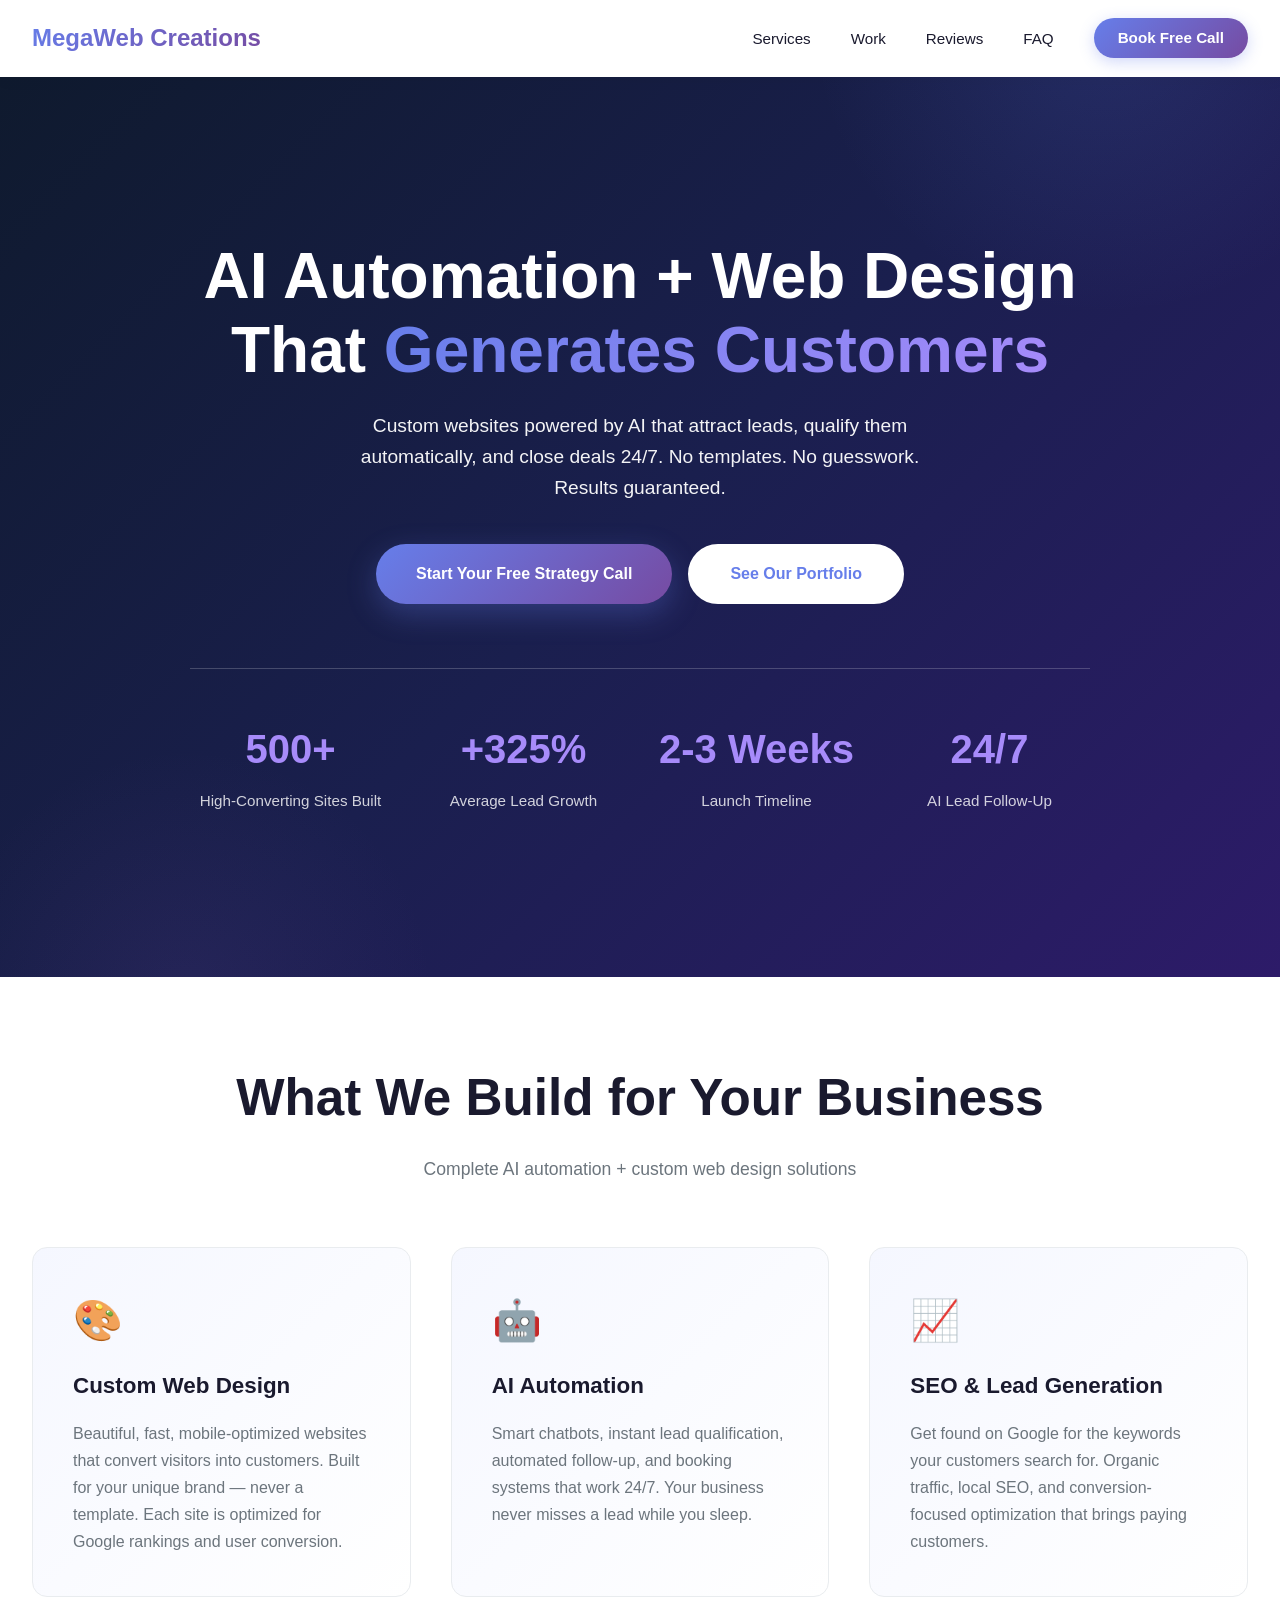
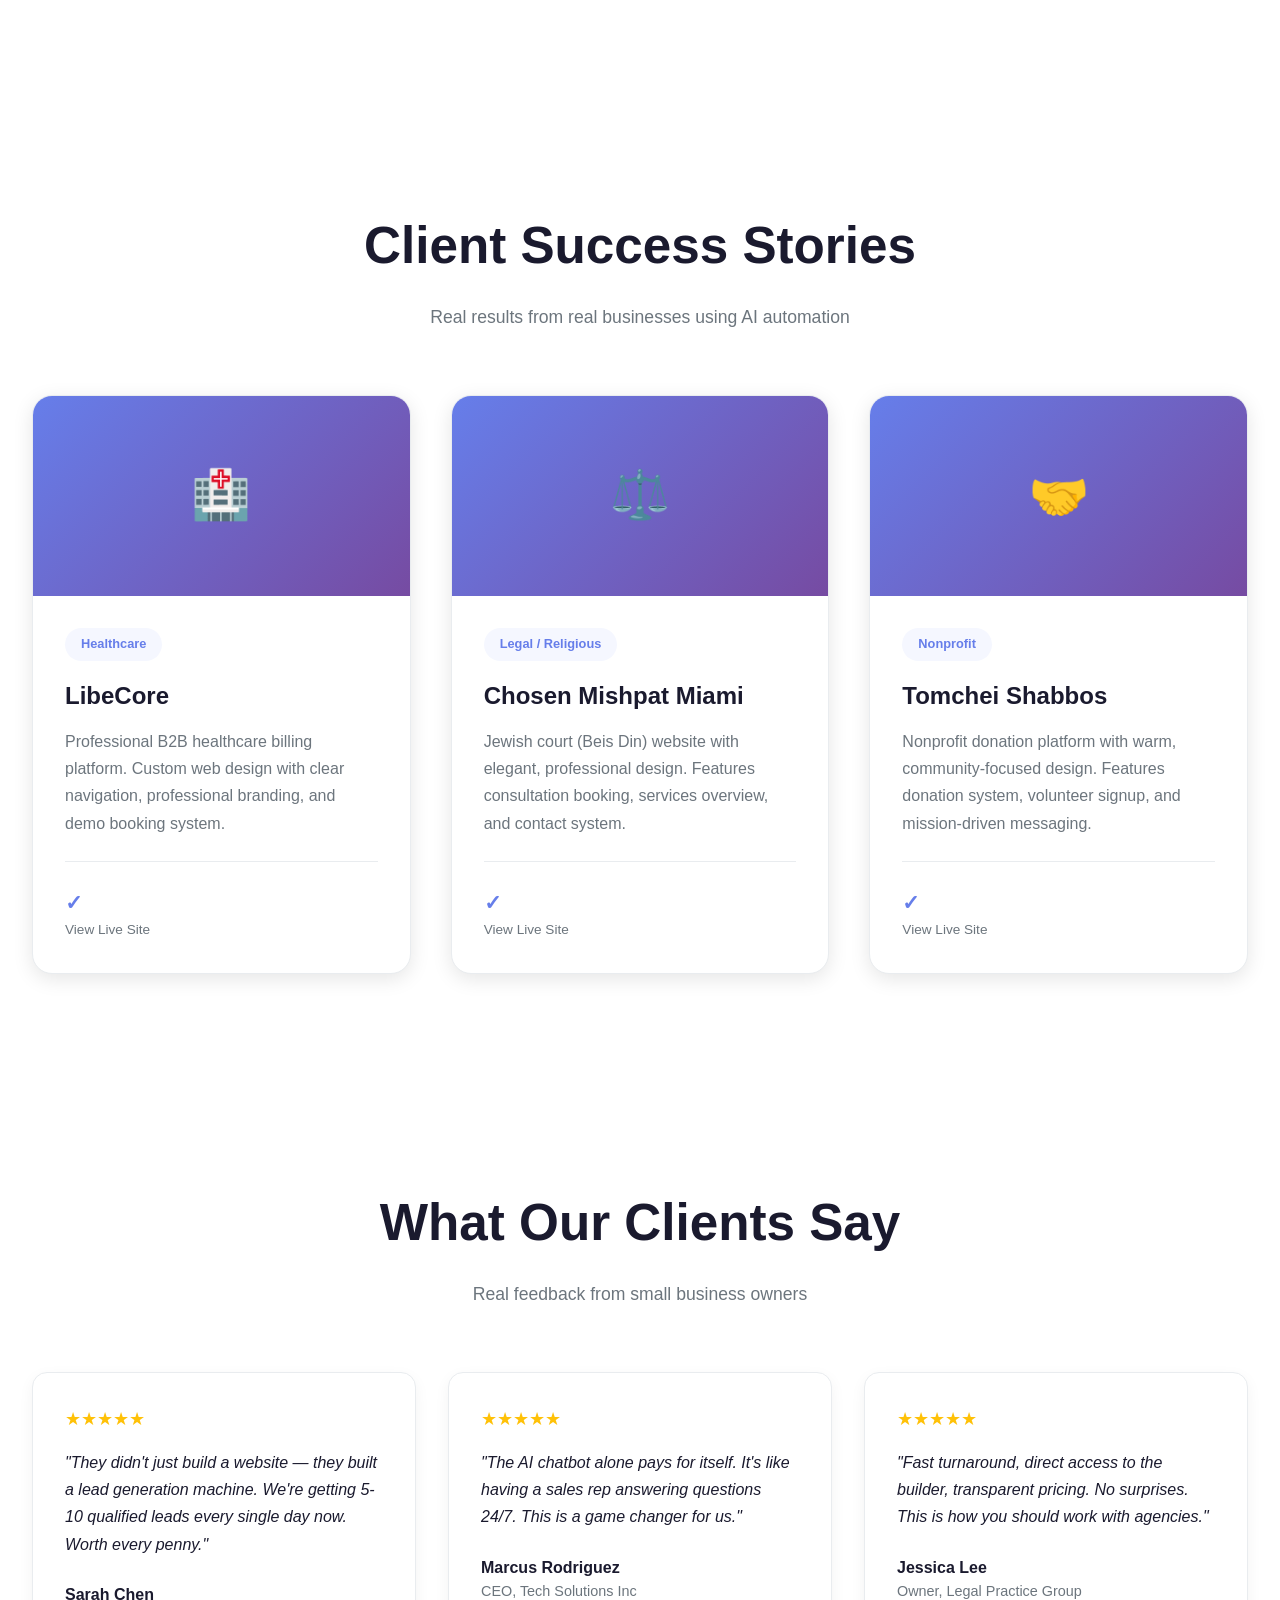
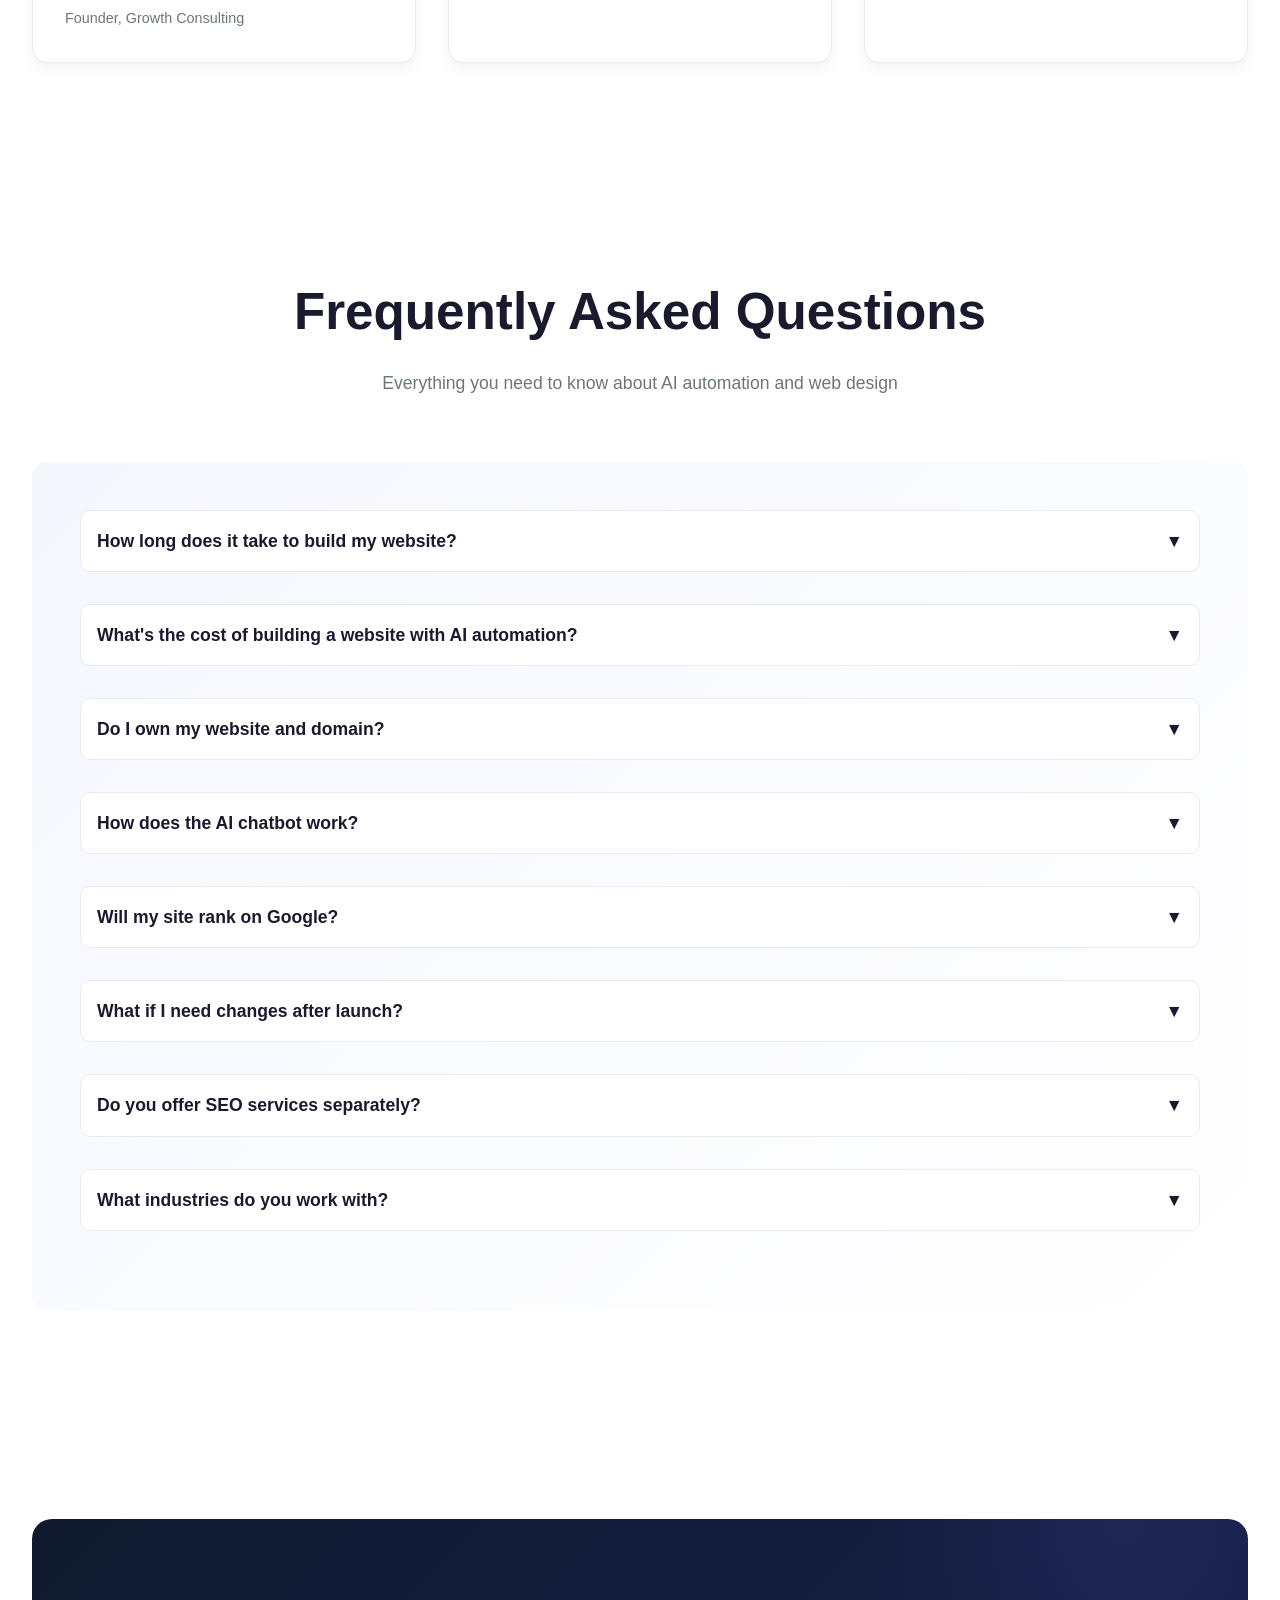
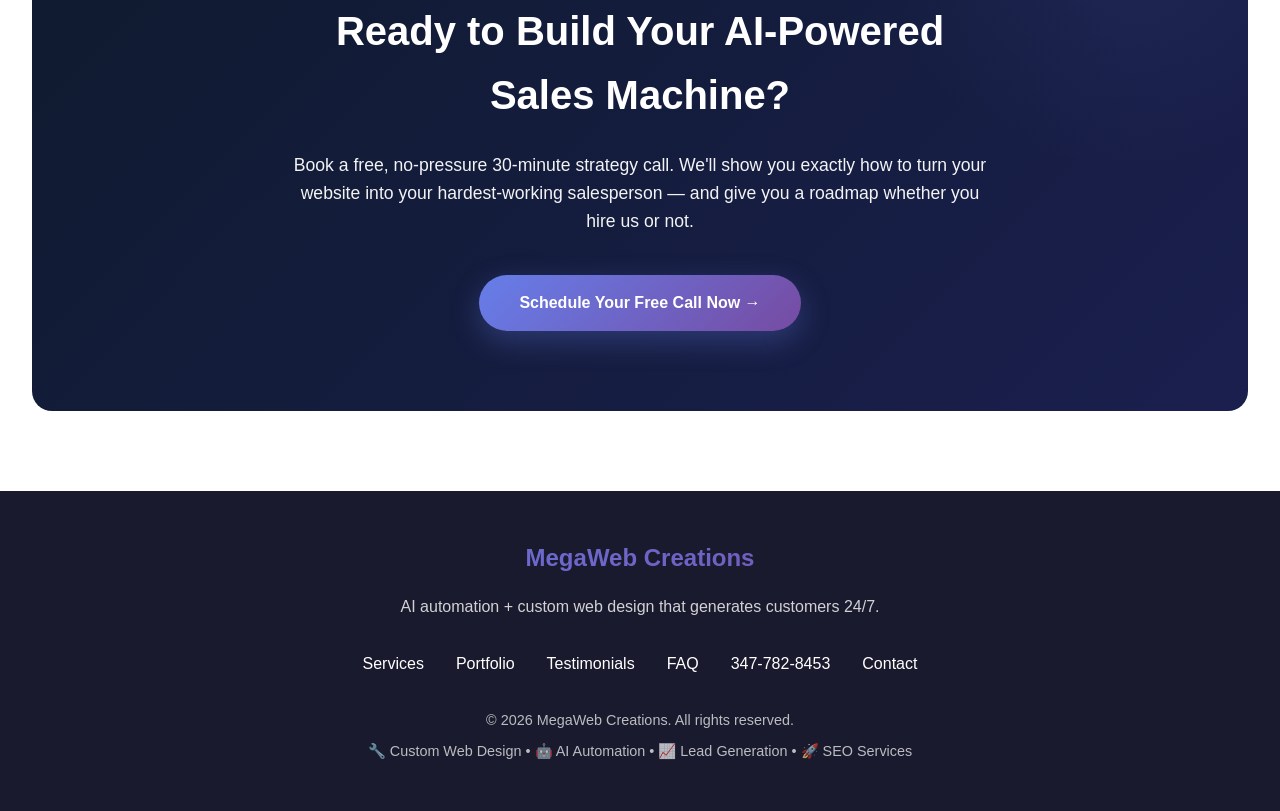
==== commit 41a692c8: "Update portfolio with real client projects: LibeCore, Chosen Mishpat Miami, Tomchei Shabbos" ====
--- a/index.html
+++ b/index.html
@@ -805,62 +805,50 @@
         <p class="section-subtitle">Real results from real businesses using AI automation</p>
 
         <div class="projects">
-            <div class="project-card">
-                <div class="project-image">💼</div>
+            <a href="https://libecore.com" target="_blank" class="project-card" style="text-decoration: none; color: inherit;">
+                <div class="project-image">🏥</div>
                 <div class="project-content">
-                    <span class="project-tag">E-Commerce SaaS</span>
-                    <h3 class="project-title">SaaSify Solutions</h3>
-                    <p class="project-desc">E-commerce platform with AI chatbot for 24/7 customer support, lead qualification, and sales assistance.</p>
+                    <span class="project-tag">Healthcare</span>
+                    <h3 class="project-title">LibeCore</h3>
+                    <p class="project-desc">Professional B2B healthcare billing platform. Custom web design with clear navigation, professional branding, and demo booking system.</p>
                     <div class="project-stats">
                         <div class="stat-item">
-                            <div class="stat-value">+240%</div>
-                            <div class="stat-title">Lead Growth</div>
-                        </div>
-                        <div class="stat-item">
-                            <div class="stat-value">4 sec</div>
-                            <div class="stat-title">Response Time</div>
+                            <div class="stat-value">✓</div>
+                            <div class="stat-title">View Live Site</div>
                         </div>
                     </div>
                 </div>
-            </div>
-
-            <div class="project-card">
-                <div class="project-image">🏢</div>
+            </a>
+
+            <a href="https://choshenmishpatmiami.com" target="_blank" class="project-card" style="text-decoration: none; color: inherit;">
+                <div class="project-image">⚖️</div>
                 <div class="project-content">
-                    <span class="project-tag">Professional Services</span>
-                    <h3 class="project-title">Legal Consult Pro</h3>
-                    <p class="project-desc">Law firm website with automated booking, AI intake forms, case tracking, and lead qualification.</p>
+                    <span class="project-tag">Legal / Religious</span>
+                    <h3 class="project-title">Chosen Mishpat Miami</h3>
+                    <p class="project-desc">Jewish court (Beis Din) website with elegant, professional design. Features consultation booking, services overview, and contact system.</p>
                     <div class="project-stats">
                         <div class="stat-item">
-                            <div class="stat-value">+156%</div>
-                            <div class="stat-title">Client Inquiries</div>
-                        </div>
-                        <div class="stat-item">
-                            <div class="stat-value">$85K</div>
-                            <div class="stat-title">First Month Revenue</div>
+                            <div class="stat-value">✓</div>
+                            <div class="stat-title">View Live Site</div>
                         </div>
                     </div>
                 </div>
-            </div>
-
-            <div class="project-card">
-                <div class="project-image">🛍️</div>
+            </a>
+
+            <a href="https://tomchei-shabbos-gilt.vercel.app" target="_blank" class="project-card" style="text-decoration: none; color: inherit;">
+                <div class="project-image">🤝</div>
                 <div class="project-content">
-                    <span class="project-tag">Retail & Marketplace</span>
-                    <h3 class="project-title">LocalStore Marketplace</h3>
-                    <p class="project-desc">Multi-vendor marketplace with automated order management, AI notifications, and customer support.</p>
+                    <span class="project-tag">Nonprofit</span>
+                    <h3 class="project-title">Tomchei Shabbos</h3>
+                    <p class="project-desc">Nonprofit donation platform with warm, community-focused design. Features donation system, volunteer signup, and mission-driven messaging.</p>
                     <div class="project-stats">
                         <div class="stat-item">
-                            <div class="stat-value">500+</div>
-                            <div class="stat-title">Monthly Orders</div>
-                        </div>
-                        <div class="stat-item">
-                            <div class="stat-value">97%</div>
-                            <div class="stat-title">Uptime</div>
+                            <div class="stat-value">✓</div>
+                            <div class="stat-title">View Live Site</div>
                         </div>
                     </div>
                 </div>
-            </div>
+            </a>
         </div>
     </section>
 
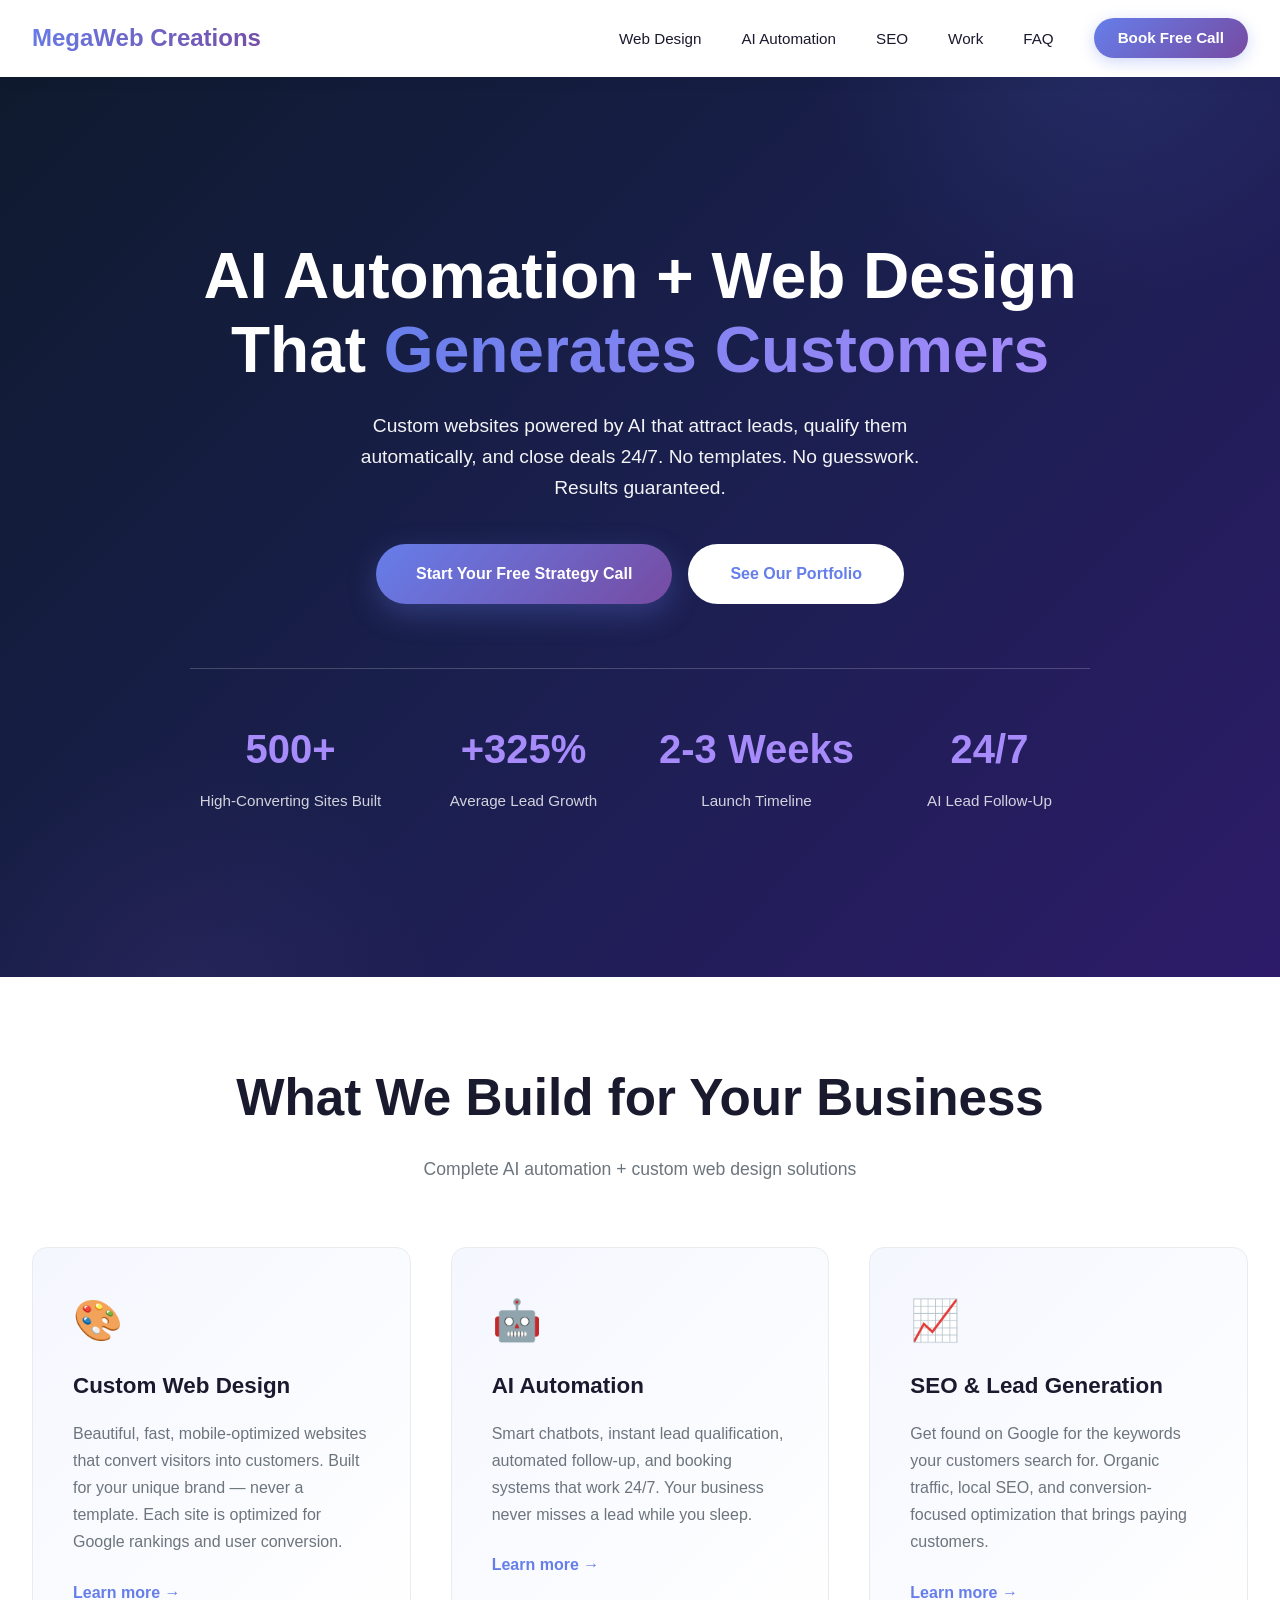
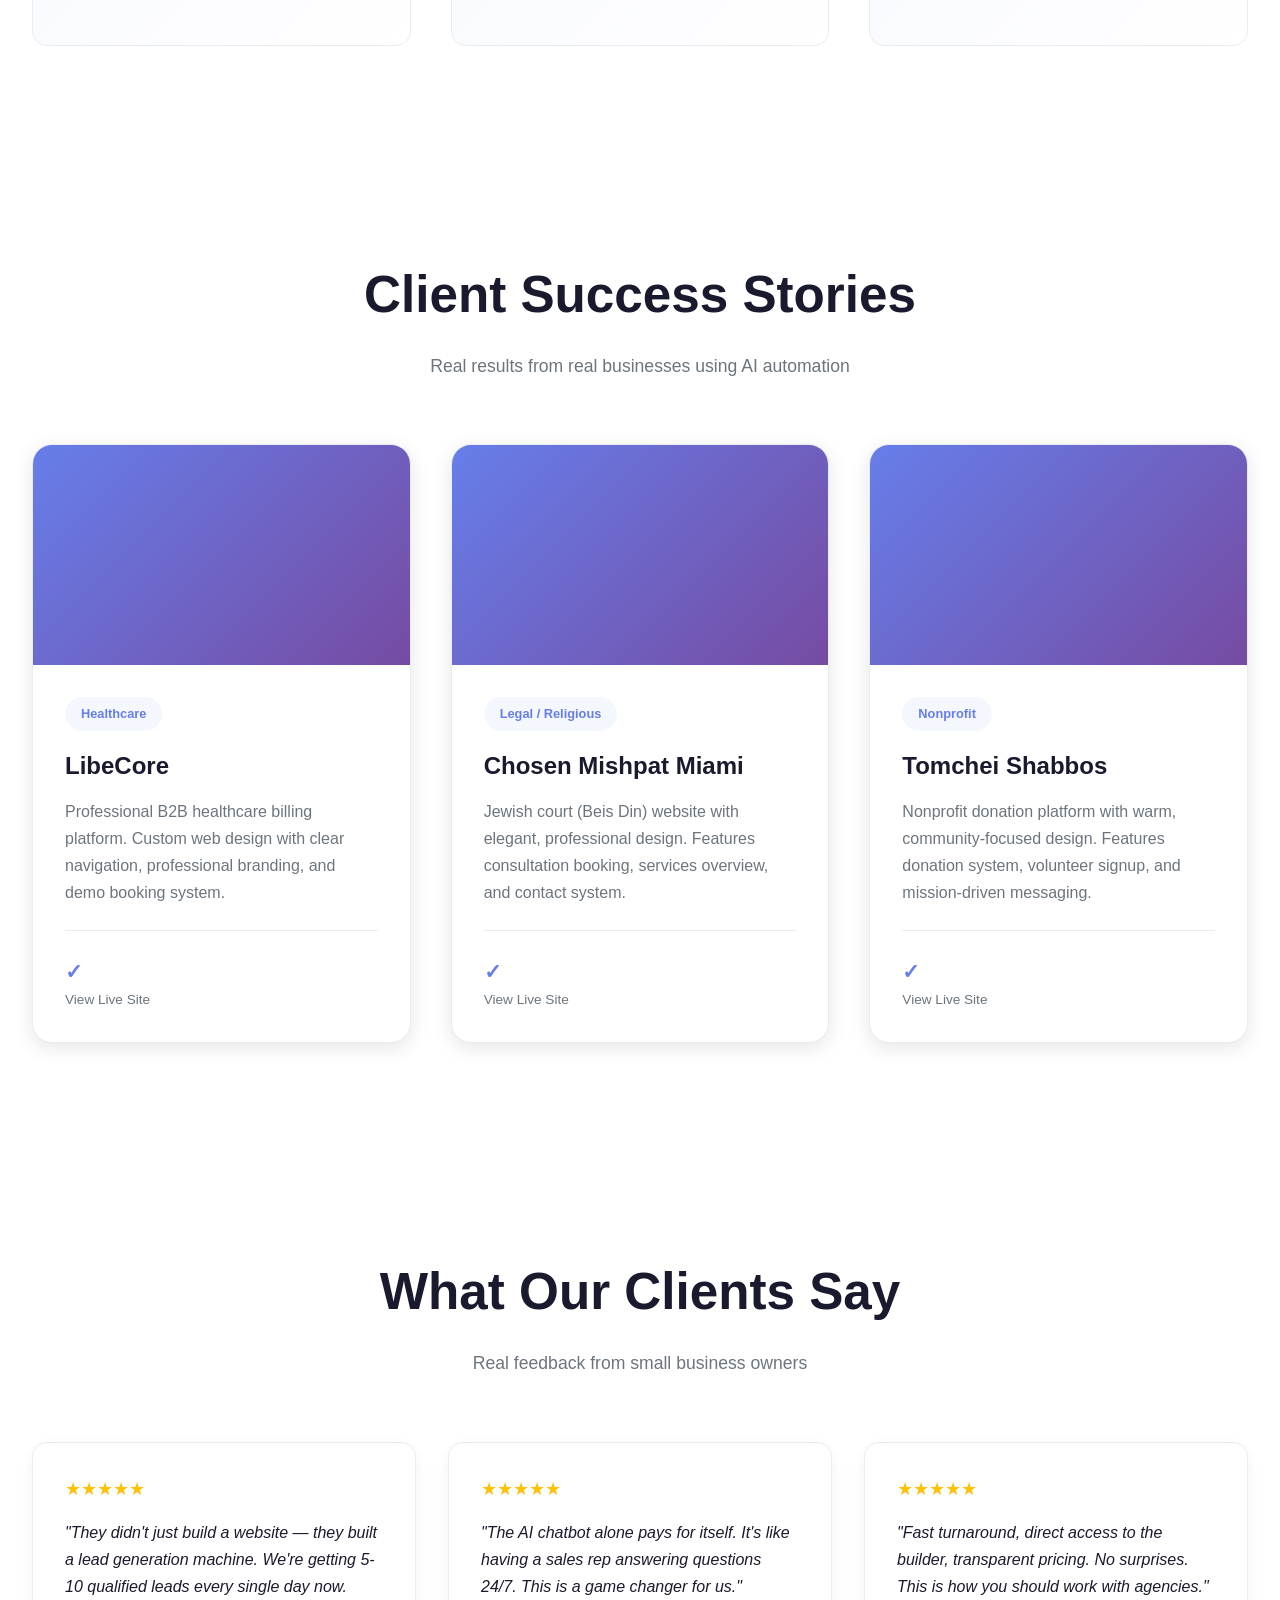
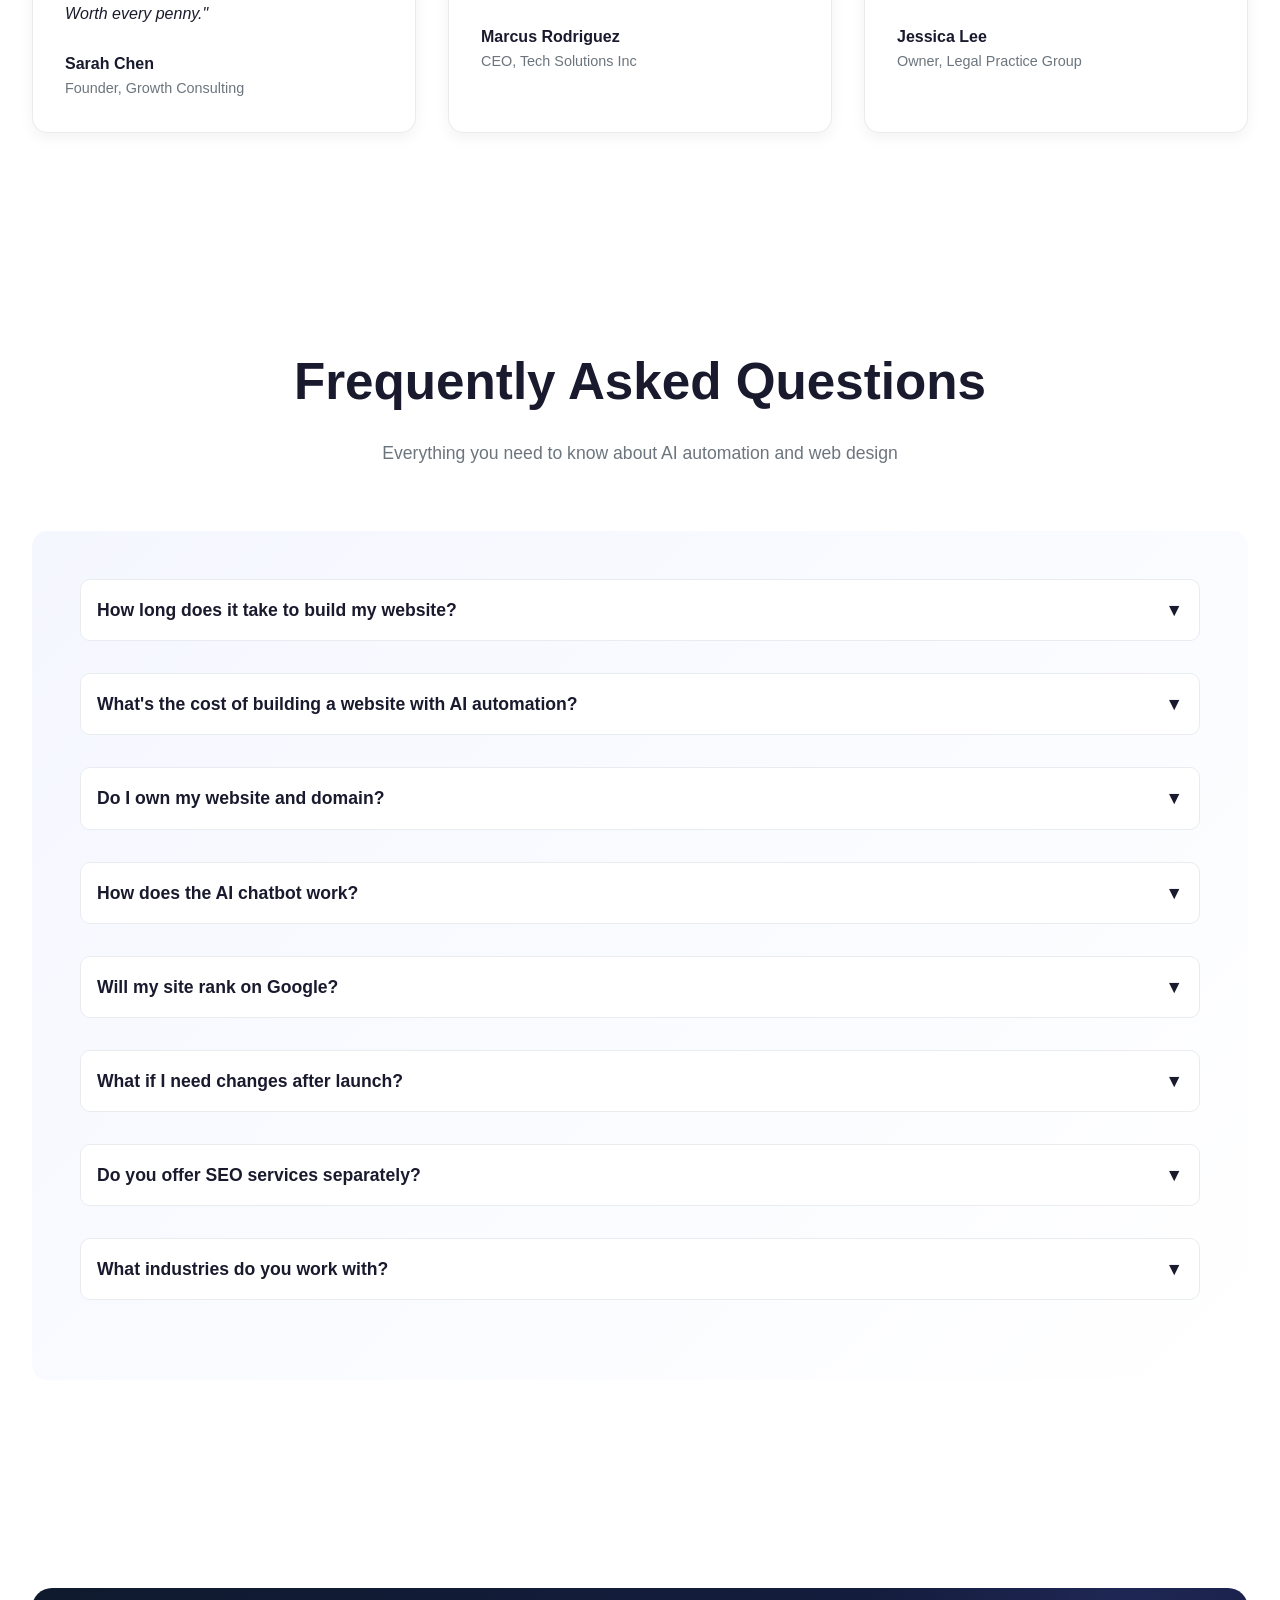
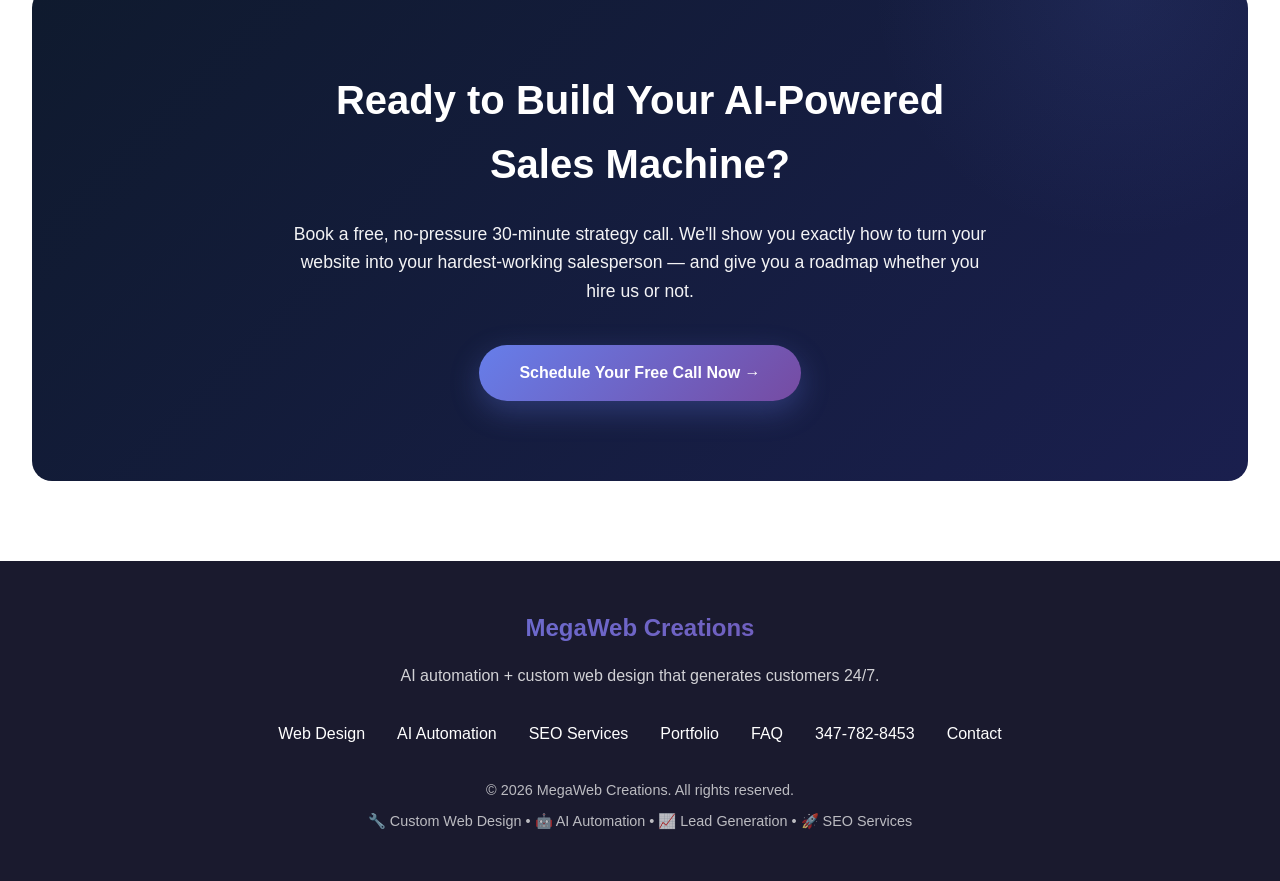
==== commit c15eceb9: "Add dedicated service pages for web design, AI automation, and SEO; wire portfolio to real screensho" ====
--- a/index.html
+++ b/index.html
@@ -416,13 +416,22 @@
         }
 
         .project-image {
-            height: 200px;
+            height: 220px;
             background: linear-gradient(135deg, #667eea 0%, #764ba2 100%);
             display: flex;
             align-items: center;
             justify-content: center;
             font-size: 3rem;
             color: white;
+            overflow: hidden;
+        }
+
+        .project-image img {
+            width: 100%;
+            height: 100%;
+            object-fit: cover;
+            object-position: top center;
+            display: block;
         }
 
         .project-content {
@@ -734,9 +743,10 @@
         <nav>
             <div class="logo">MegaWeb Creations</div>
             <ul>
-                <li><a href="#services">Services</a></li>
+                <li><a href="web-design.html">Web Design</a></li>
+                <li><a href="ai-automation.html">AI Automation</a></li>
+                <li><a href="seo-services.html">SEO</a></li>
                 <li><a href="#portfolio">Work</a></li>
-                <li><a href="#testimonials">Reviews</a></li>
                 <li><a href="#faq">FAQ</a></li>
                 <li><a href="#contact" class="nav-cta">Book Free Call</a></li>
             </ul>
@@ -781,21 +791,24 @@
         <p class="section-subtitle">Complete AI automation + custom web design solutions</p>
 
         <div class="services">
-            <div class="service-card">
+            <a href="web-design.html" class="service-card" style="text-decoration: none; color: inherit;">
                 <div class="service-icon">🎨</div>
                 <h3>Custom Web Design</h3>
                 <p class="service-desc">Beautiful, fast, mobile-optimized websites that convert visitors into customers. Built for your unique brand — never a template. Each site is optimized for Google rankings and user conversion.</p>
-            </div>
-            <div class="service-card">
+                <p style="margin-top: 1.5rem; color: #667eea; font-weight: 600;">Learn more →</p>
+            </a>
+            <a href="ai-automation.html" class="service-card" style="text-decoration: none; color: inherit;">
                 <div class="service-icon">🤖</div>
                 <h3>AI Automation</h3>
                 <p class="service-desc">Smart chatbots, instant lead qualification, automated follow-up, and booking systems that work 24/7. Your business never misses a lead while you sleep.</p>
-            </div>
-            <div class="service-card">
+                <p style="margin-top: 1.5rem; color: #667eea; font-weight: 600;">Learn more →</p>
+            </a>
+            <a href="seo-services.html" class="service-card" style="text-decoration: none; color: inherit;">
                 <div class="service-icon">📈</div>
-                <h3>SEO & Lead Generation</h3>
+                <h3>SEO &amp; Lead Generation</h3>
                 <p class="service-desc">Get found on Google for the keywords your customers search for. Organic traffic, local SEO, and conversion-focused optimization that brings paying customers.</p>
-            </div>
+                <p style="margin-top: 1.5rem; color: #667eea; font-weight: 600;">Learn more →</p>
+            </a>
         </div>
     </section>
 
@@ -806,7 +819,7 @@
 
         <div class="projects">
             <a href="https://libecore.com" target="_blank" class="project-card" style="text-decoration: none; color: inherit;">
-                <div class="project-image">🏥</div>
+                <div class="project-image"><img src="images/libecore.png" alt="LibeCore healthcare IDR platform website designed by MegaWeb Creations" onerror="this.style.display='none'"></div>
                 <div class="project-content">
                     <span class="project-tag">Healthcare</span>
                     <h3 class="project-title">LibeCore</h3>
@@ -821,7 +834,7 @@
             </a>
 
             <a href="https://choshenmishpatmiami.com" target="_blank" class="project-card" style="text-decoration: none; color: inherit;">
-                <div class="project-image">⚖️</div>
+                <div class="project-image"><img src="images/chosen-mishpat.png" alt="Chosen Mishpat Miami Beis Din website designed by MegaWeb Creations" onerror="this.style.display='none'"></div>
                 <div class="project-content">
                     <span class="project-tag">Legal / Religious</span>
                     <h3 class="project-title">Chosen Mishpat Miami</h3>
@@ -836,7 +849,7 @@
             </a>
 
             <a href="https://tomchei-shabbos-gilt.vercel.app" target="_blank" class="project-card" style="text-decoration: none; color: inherit;">
-                <div class="project-image">🤝</div>
+                <div class="project-image"><img src="images/tomchei-shabbos.png" alt="Tomchei Shabbos of Florida nonprofit donation website designed by MegaWeb Creations" onerror="this.style.display='none'"></div>
                 <div class="project-content">
                     <span class="project-tag">Nonprofit</span>
                     <h3 class="project-title">Tomchei Shabbos</h3>
@@ -945,9 +958,10 @@
             <p style="margin-bottom: 1.5rem; opacity: 0.8;">AI automation + custom web design that generates customers 24/7.</p>
 
             <div class="footer-links">
-                <a href="#services">Services</a>
+                <a href="web-design.html">Web Design</a>
+                <a href="ai-automation.html">AI Automation</a>
+                <a href="seo-services.html">SEO Services</a>
                 <a href="#portfolio">Portfolio</a>
-                <a href="#testimonials">Testimonials</a>
                 <a href="#faq">FAQ</a>
                 <a href="tel:+1-347-782-8453">347-782-8453</a>
                 <a href="mailto:megawebcreations613@gmail.com">Contact</a>
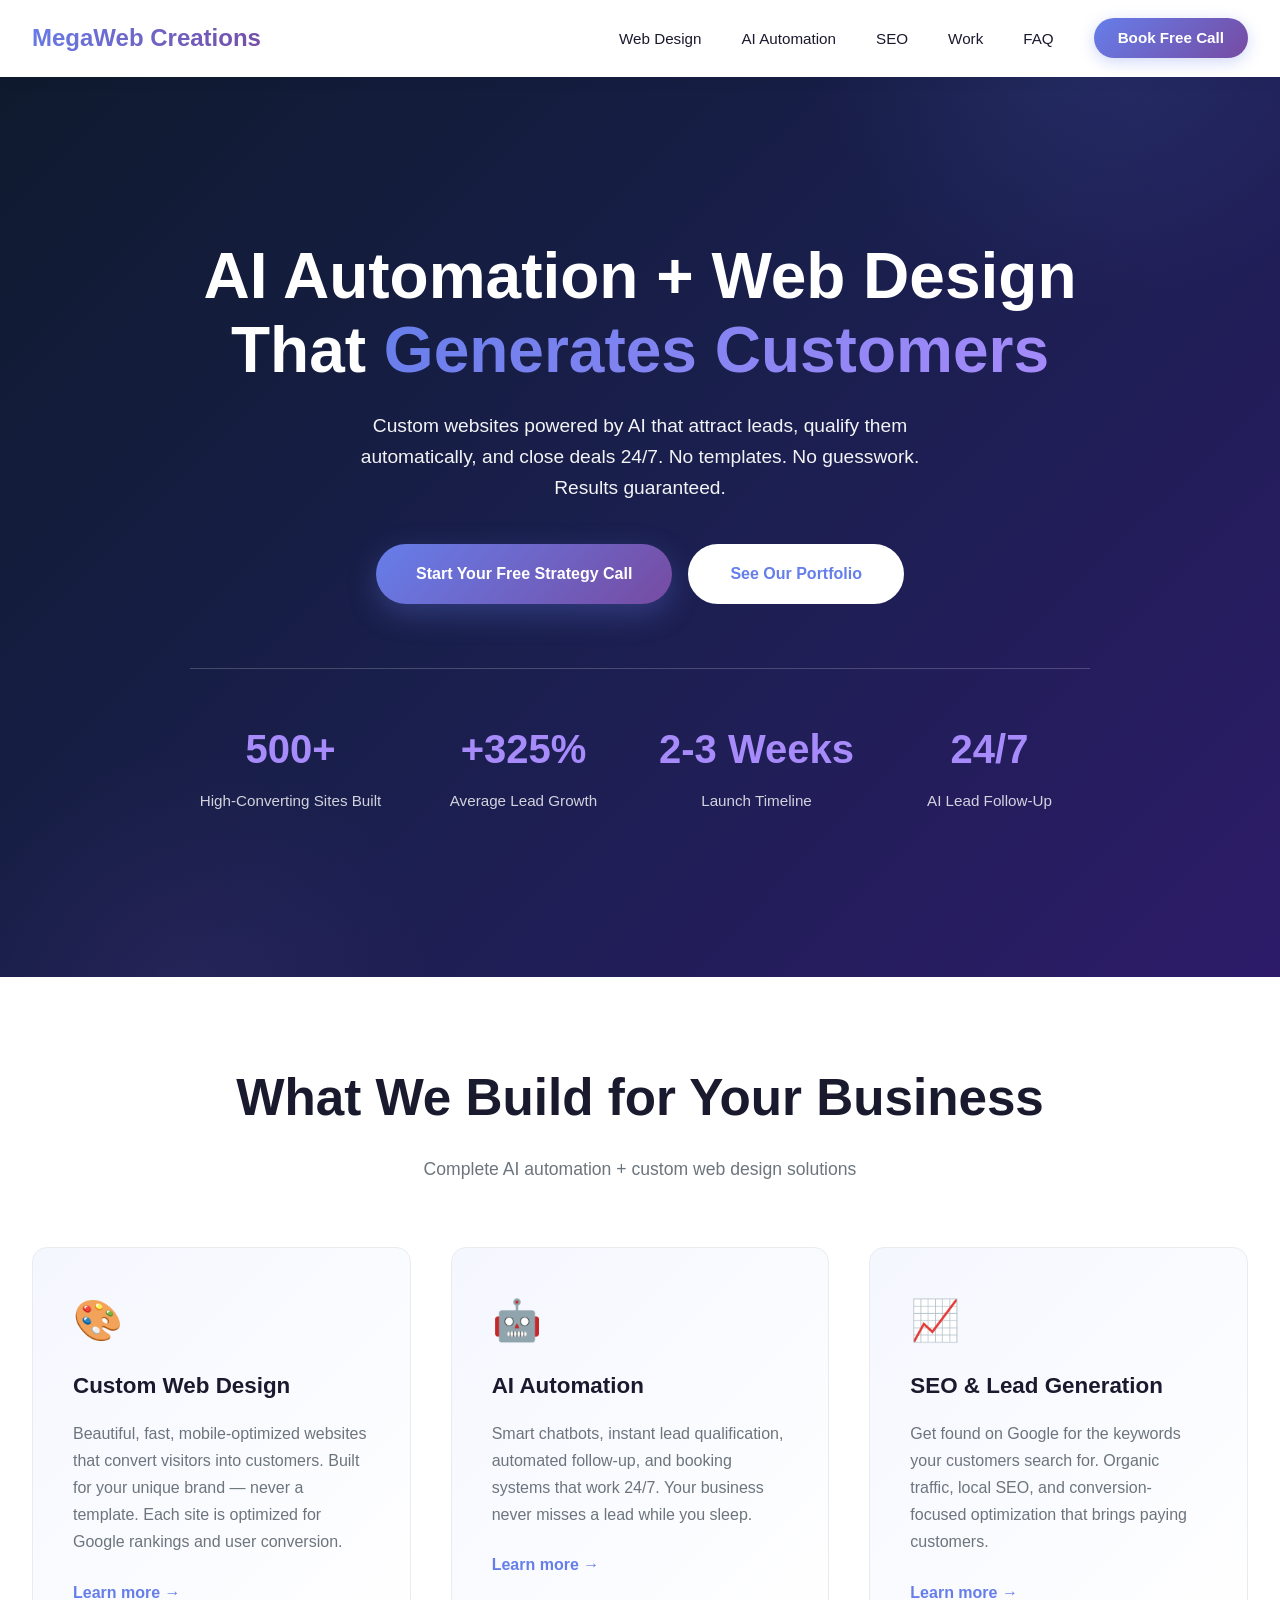
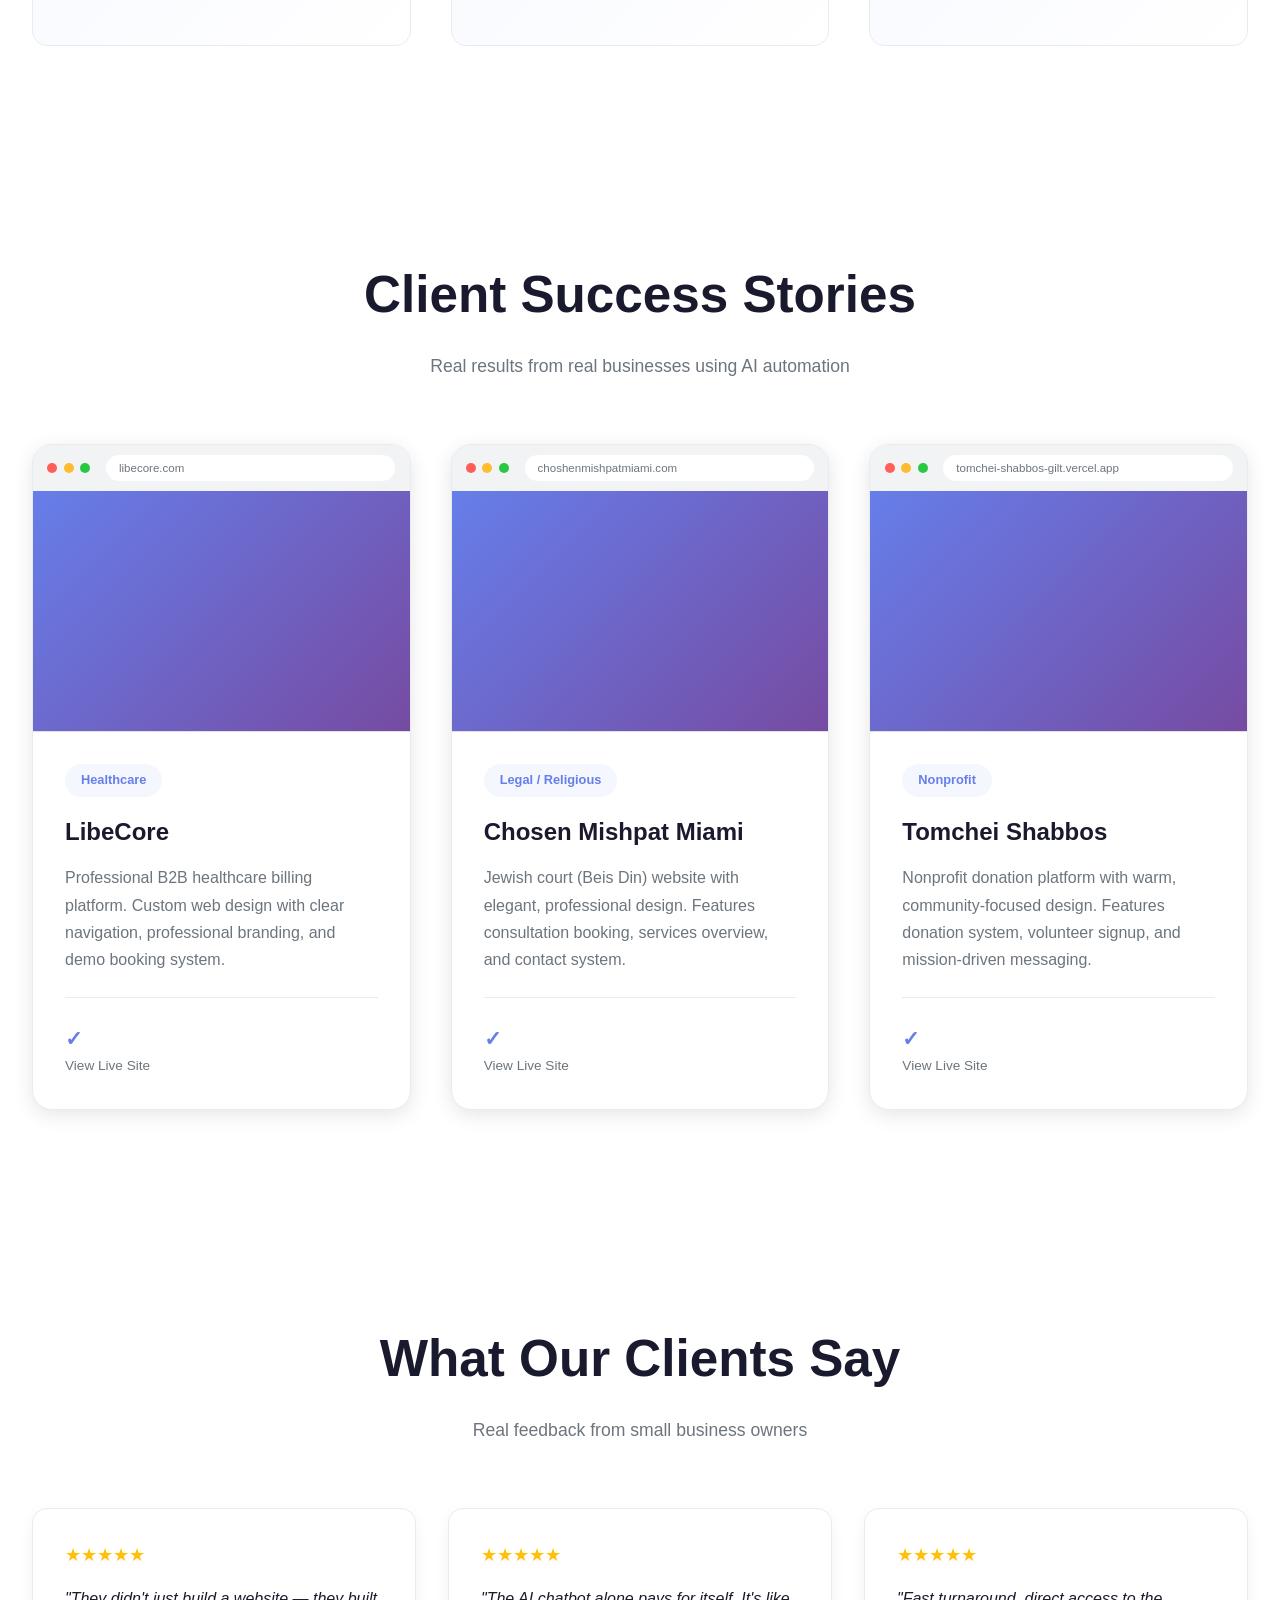
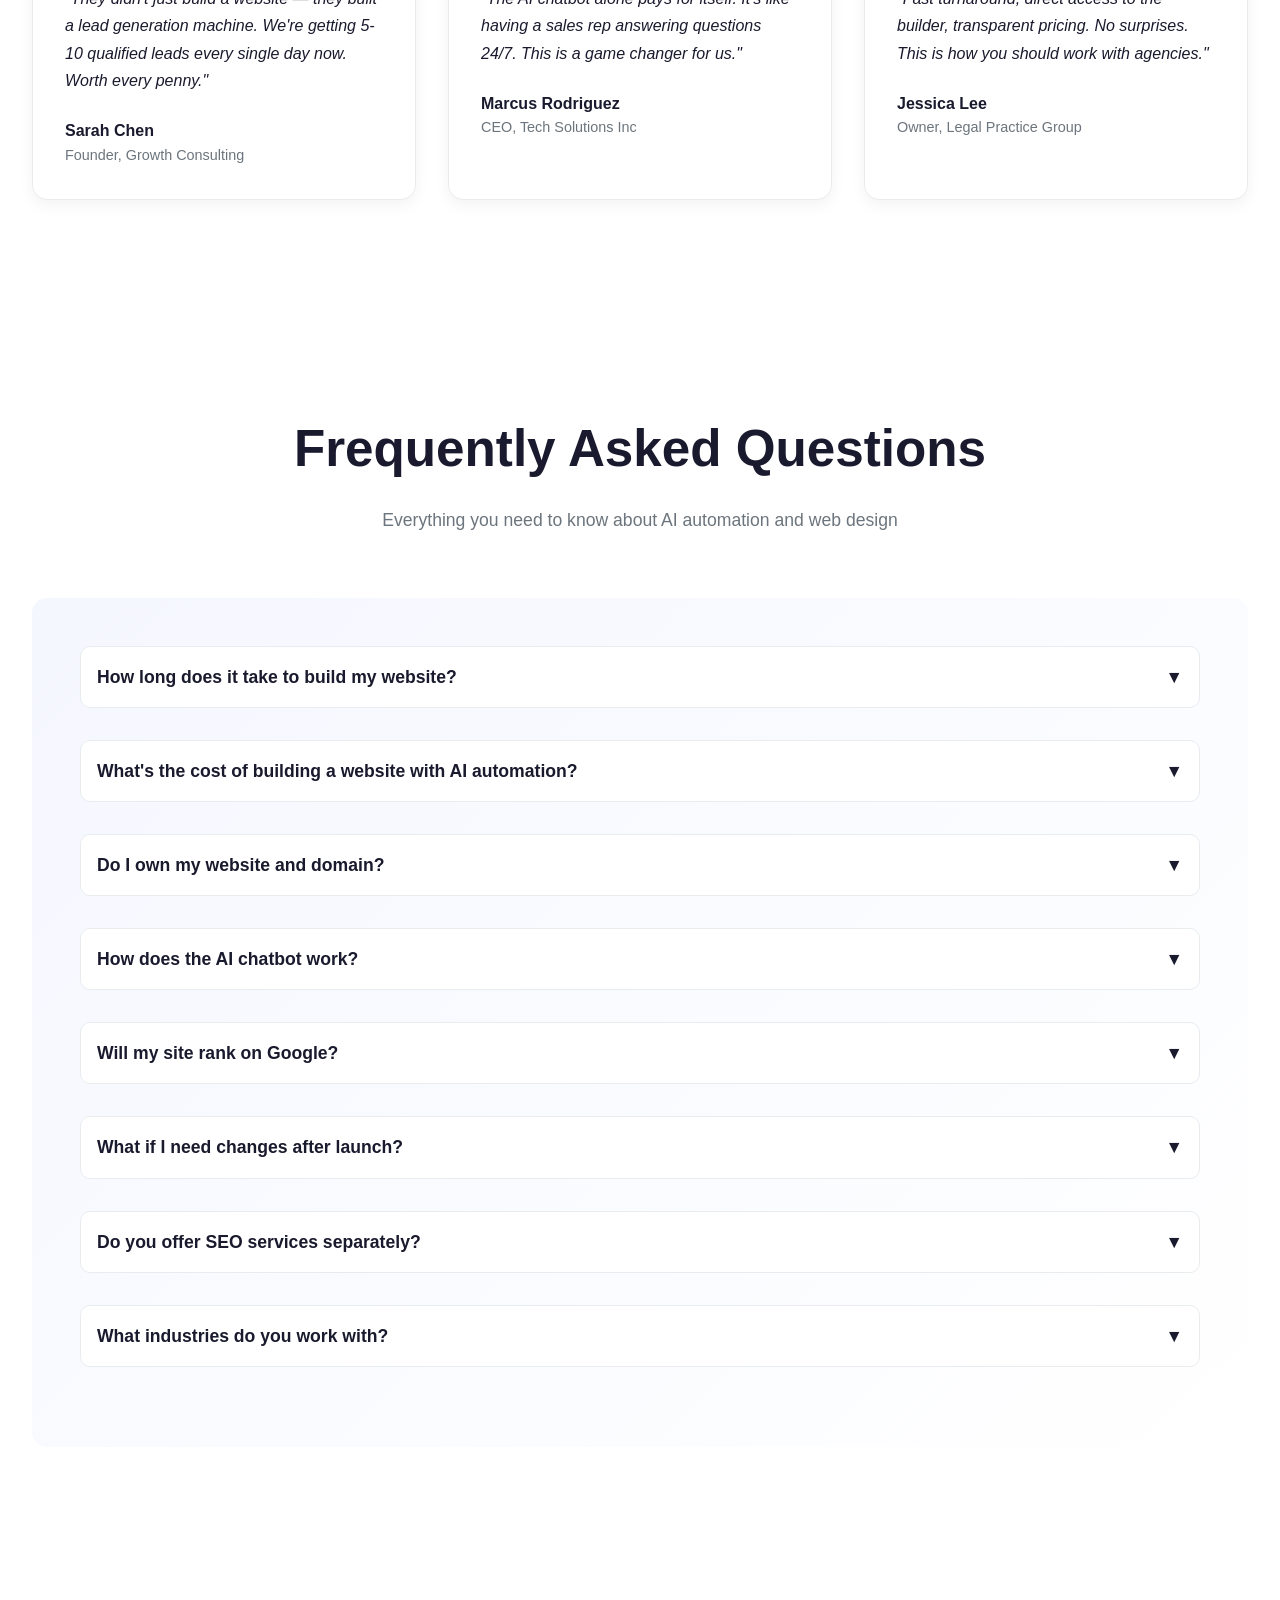
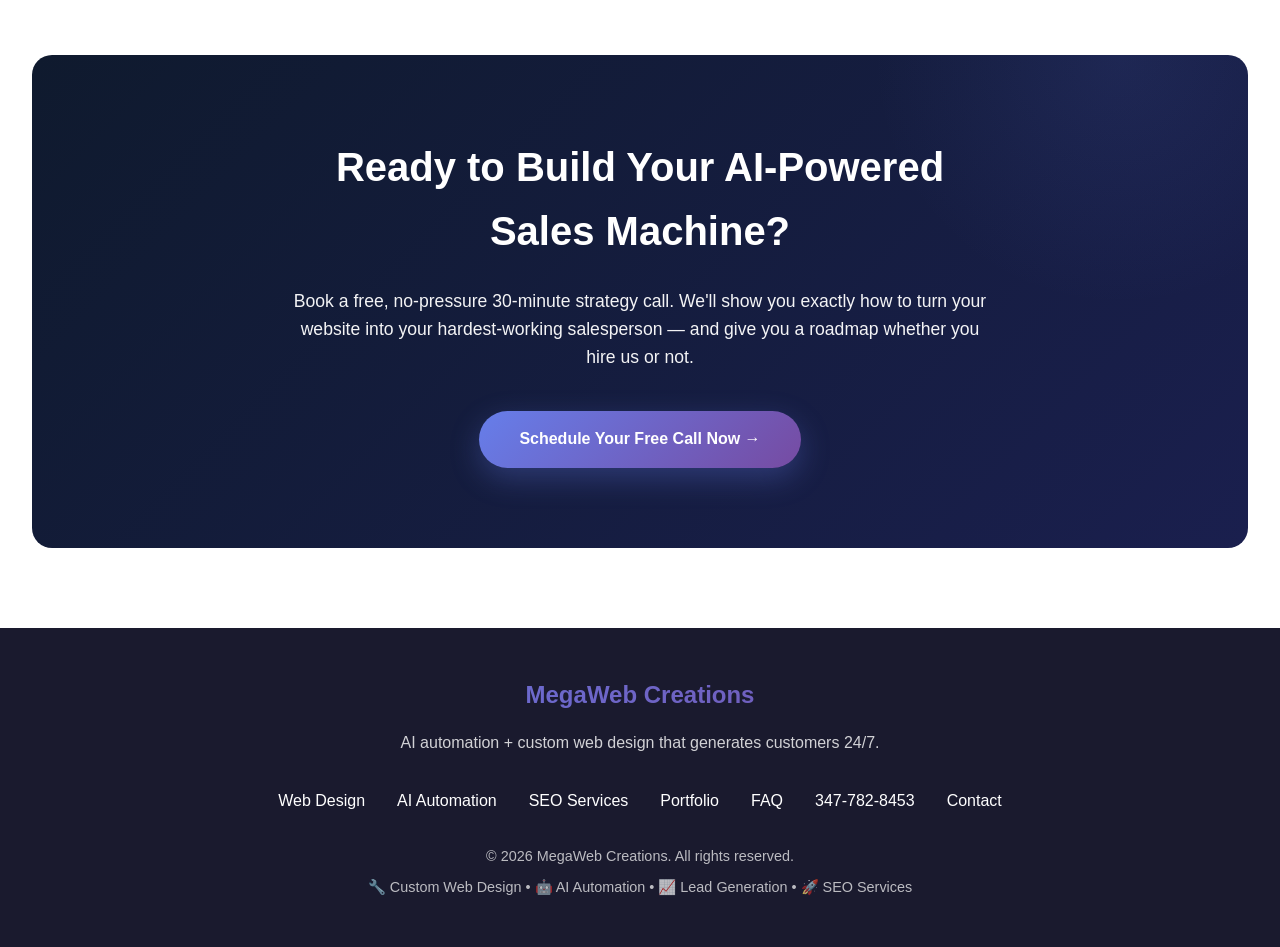
==== commit 3eafa74c: "Replace portfolio emojis with live embedded site previews in browser-chrome frames" ====
--- a/index.html
+++ b/index.html
@@ -118,6 +118,8 @@
             display: flex;
             justify-content: space-between;
             align-items: center;
+            gap: 2rem;
+            flex-wrap: wrap;
         }
 
         .logo {
@@ -415,23 +417,80 @@
             transform: scaleX(1);
         }
 
-        .project-image {
-            height: 220px;
+        /* Live site preview window */
+        .preview-window {
+            background: #e9ecef;
+            border-bottom: 1px solid #dee2e6;
+        }
+
+        .preview-bar {
+            display: flex;
+            align-items: center;
+            gap: 0.4rem;
+            padding: 0.6rem 0.9rem;
+            background: #f1f3f5;
+        }
+
+        .preview-bar span {
+            width: 10px;
+            height: 10px;
+            border-radius: 50%;
+            background: #ced4da;
+        }
+
+        .preview-bar span:nth-child(1) { background: #ff5f57; }
+        .preview-bar span:nth-child(2) { background: #febc2e; }
+        .preview-bar span:nth-child(3) { background: #28c840; }
+
+        .preview-url {
+            flex: 1;
+            margin-left: 0.6rem;
+            background: white;
+            border-radius: 20px;
+            padding: 0.25rem 0.8rem;
+            font-size: 0.72rem;
+            color: var(--gray);
+            white-space: nowrap;
+            overflow: hidden;
+            text-overflow: ellipsis;
+        }
+
+        .preview-frame {
+            position: relative;
+            height: 240px;
+            overflow: hidden;
             background: linear-gradient(135deg, #667eea 0%, #764ba2 100%);
+        }
+
+        .preview-frame iframe {
+            position: absolute;
+            top: 0;
+            left: 0;
+            width: 300%;
+            height: 300%;
+            border: 0;
+            transform: scale(0.3333);
+            transform-origin: top left;
+            pointer-events: none;
+        }
+
+        .preview-frame::after {
+            content: 'View live site →';
+            position: absolute;
+            inset: 0;
             display: flex;
             align-items: center;
             justify-content: center;
-            font-size: 3rem;
+            background: rgba(15, 26, 46, 0.82);
             color: white;
-            overflow: hidden;
-        }
-
-        .project-image img {
-            width: 100%;
-            height: 100%;
-            object-fit: cover;
-            object-position: top center;
-            display: block;
+            font-weight: 600;
+            font-size: 1.05rem;
+            opacity: 0;
+            transition: opacity 0.3s ease;
+        }
+
+        .project-card:hover .preview-frame::after {
+            opacity: 1;
         }
 
         .project-content {
@@ -819,7 +878,12 @@
 
         <div class="projects">
             <a href="https://libecore.com" target="_blank" class="project-card" style="text-decoration: none; color: inherit;">
-                <div class="project-image"><img src="images/libecore.png" alt="LibeCore healthcare IDR platform website designed by MegaWeb Creations" onerror="this.style.display='none'"></div>
+                <div class="preview-window">
+                    <div class="preview-bar"><span></span><span></span><span></span><div class="preview-url">libecore.com</div></div>
+                    <div class="preview-frame">
+                        <iframe src="https://libecore.com" loading="lazy" title="LibeCore website preview" tabindex="-1" aria-hidden="true"></iframe>
+                    </div>
+                </div>
                 <div class="project-content">
                     <span class="project-tag">Healthcare</span>
                     <h3 class="project-title">LibeCore</h3>
@@ -834,7 +898,12 @@
             </a>
 
             <a href="https://choshenmishpatmiami.com" target="_blank" class="project-card" style="text-decoration: none; color: inherit;">
-                <div class="project-image"><img src="images/chosen-mishpat.png" alt="Chosen Mishpat Miami Beis Din website designed by MegaWeb Creations" onerror="this.style.display='none'"></div>
+                <div class="preview-window">
+                    <div class="preview-bar"><span></span><span></span><span></span><div class="preview-url">choshenmishpatmiami.com</div></div>
+                    <div class="preview-frame">
+                        <iframe src="https://choshenmishpatmiami.com" loading="lazy" title="Chosen Mishpat Miami website preview" tabindex="-1" aria-hidden="true"></iframe>
+                    </div>
+                </div>
                 <div class="project-content">
                     <span class="project-tag">Legal / Religious</span>
                     <h3 class="project-title">Chosen Mishpat Miami</h3>
@@ -849,7 +918,12 @@
             </a>
 
             <a href="https://tomchei-shabbos-gilt.vercel.app" target="_blank" class="project-card" style="text-decoration: none; color: inherit;">
-                <div class="project-image"><img src="images/tomchei-shabbos.png" alt="Tomchei Shabbos of Florida nonprofit donation website designed by MegaWeb Creations" onerror="this.style.display='none'"></div>
+                <div class="preview-window">
+                    <div class="preview-bar"><span></span><span></span><span></span><div class="preview-url">tomchei-shabbos-gilt.vercel.app</div></div>
+                    <div class="preview-frame">
+                        <iframe src="https://tomchei-shabbos-gilt.vercel.app" loading="lazy" title="Tomchei Shabbos website preview" tabindex="-1" aria-hidden="true"></iframe>
+                    </div>
+                </div>
                 <div class="project-content">
                     <span class="project-tag">Nonprofit</span>
                     <h3 class="project-title">Tomchei Shabbos</h3>
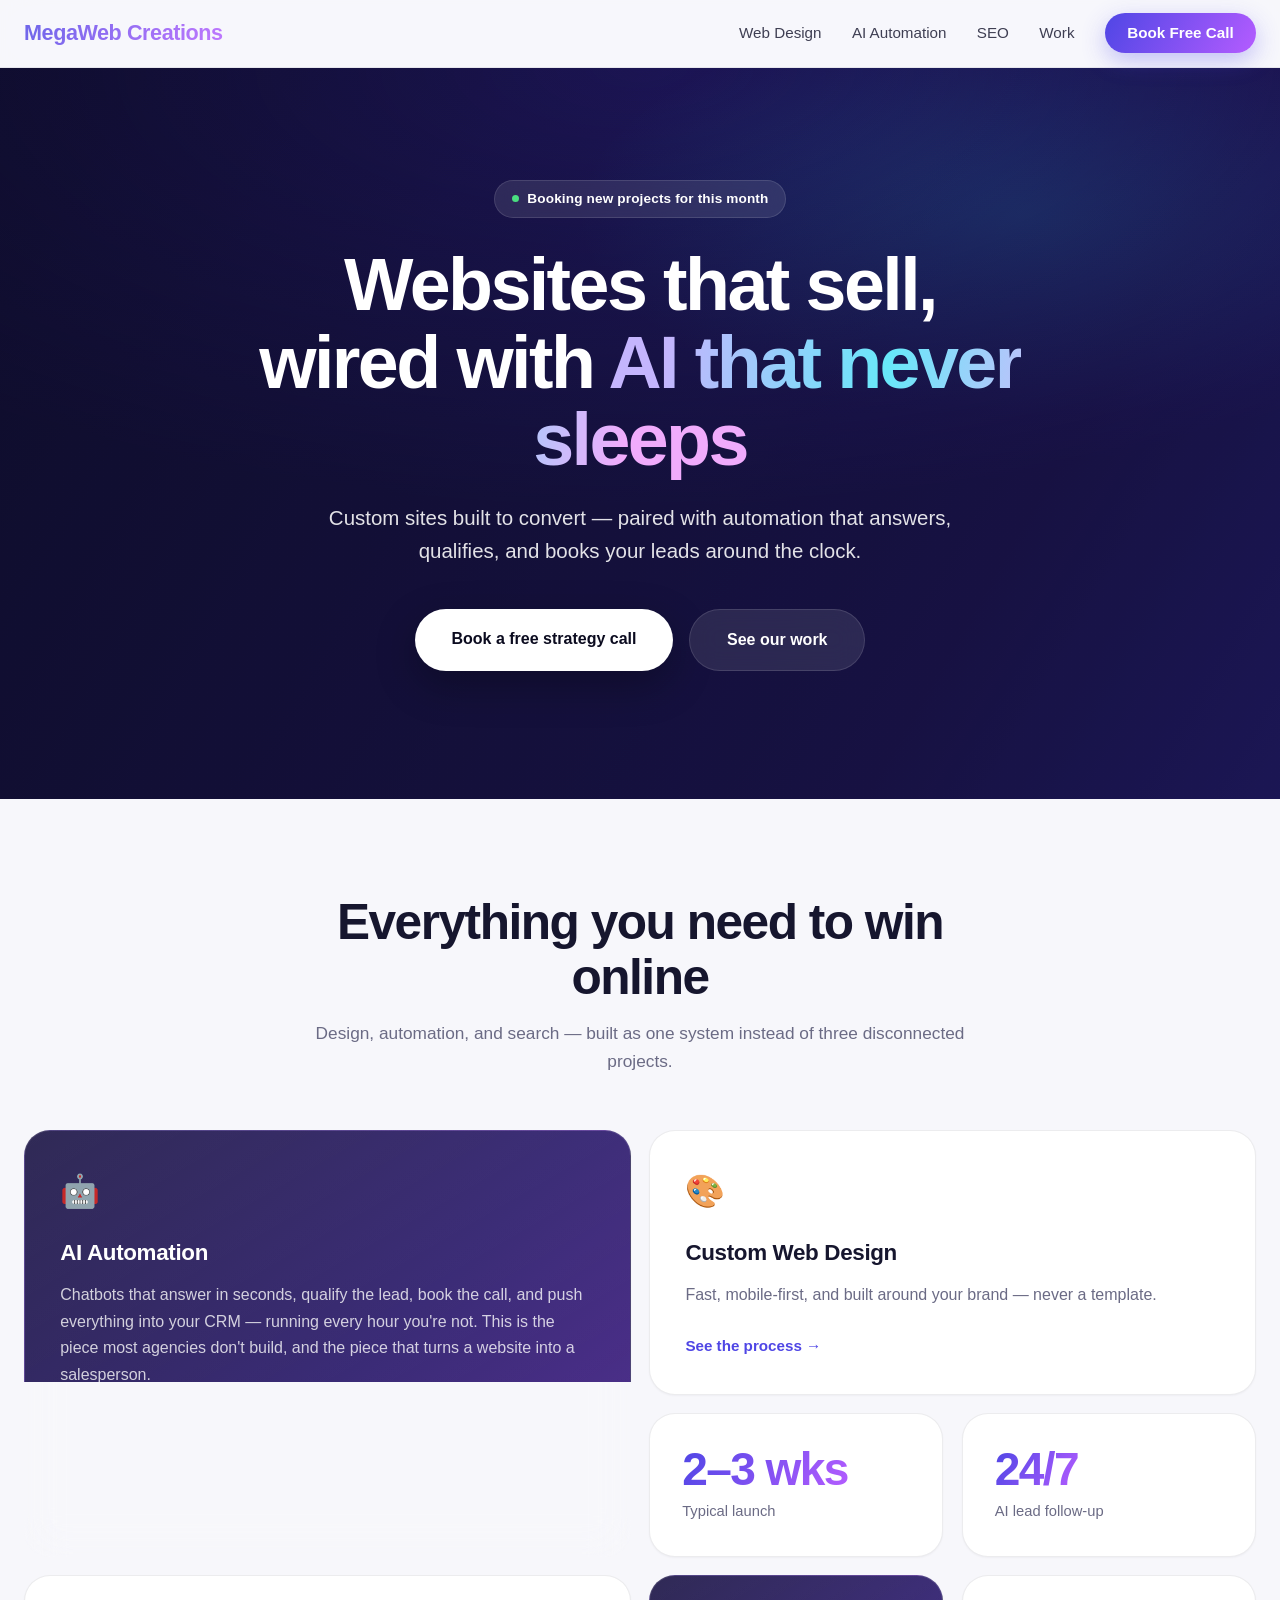
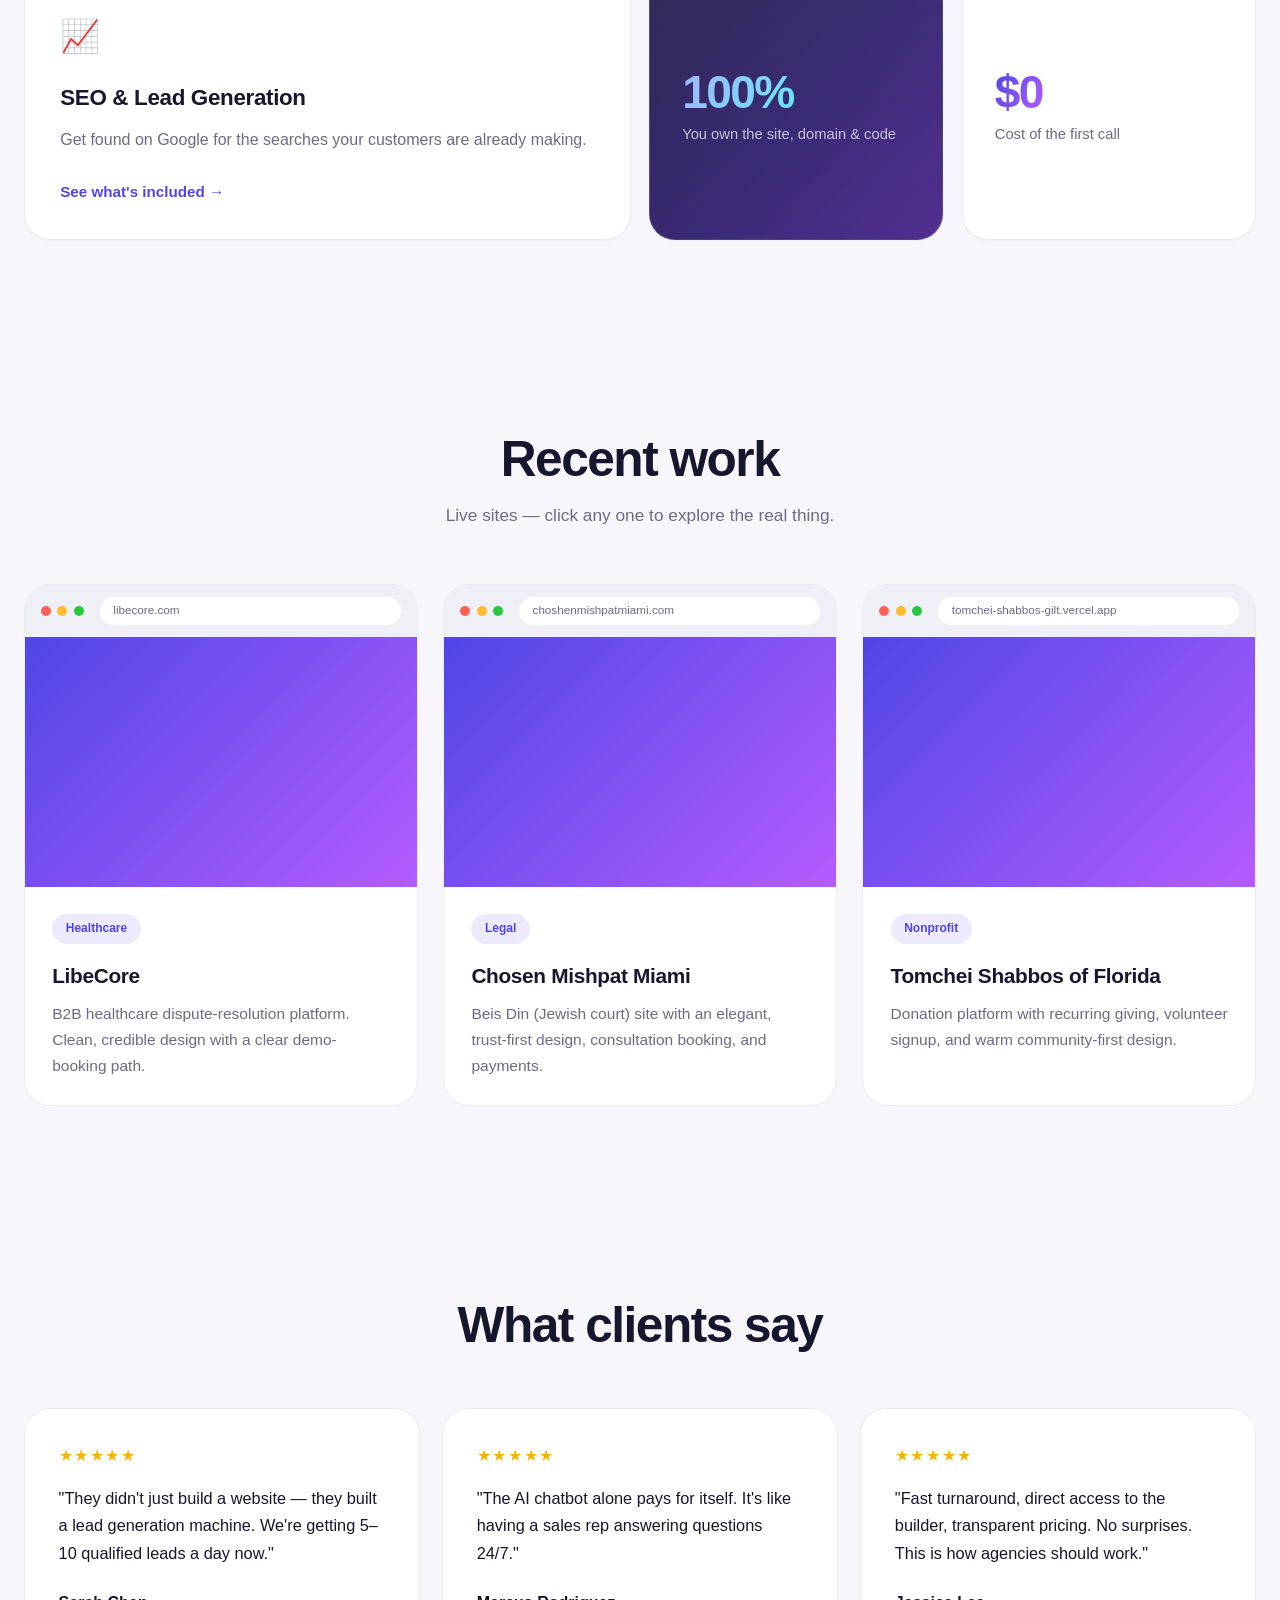
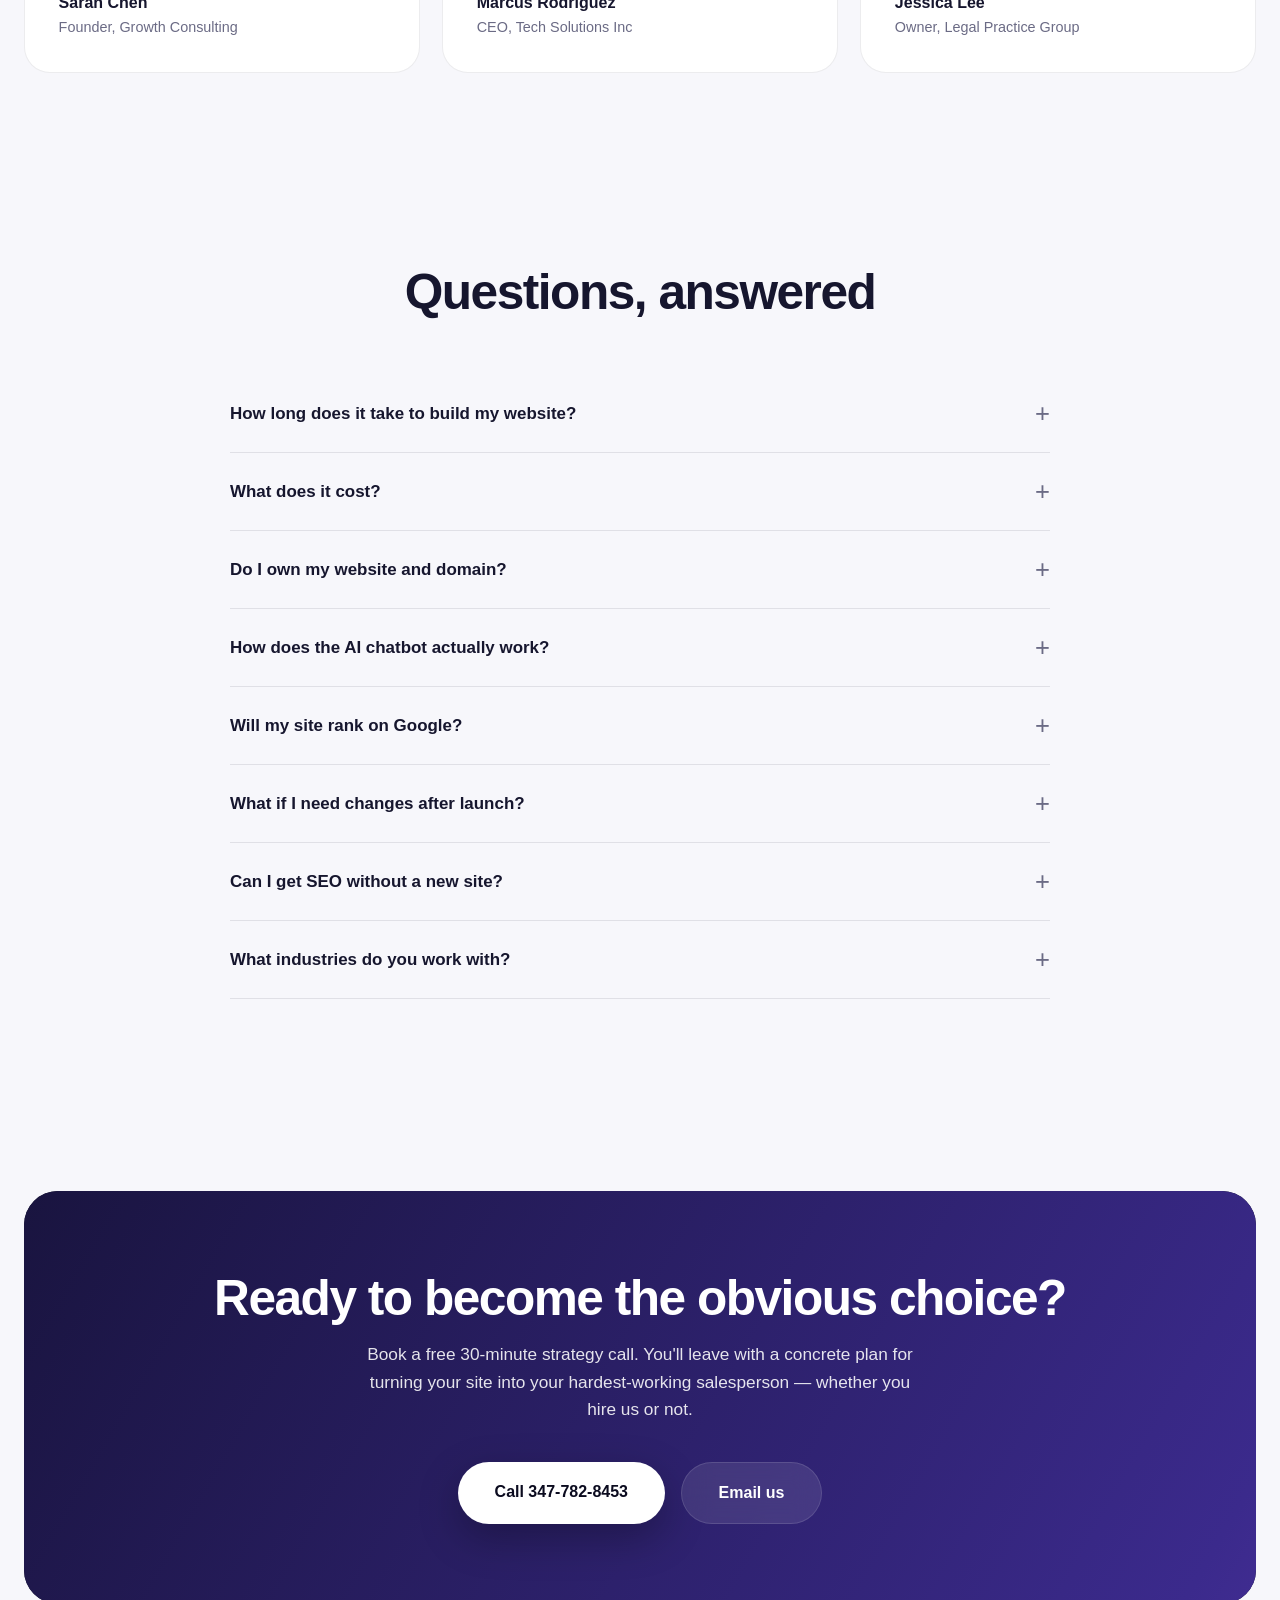
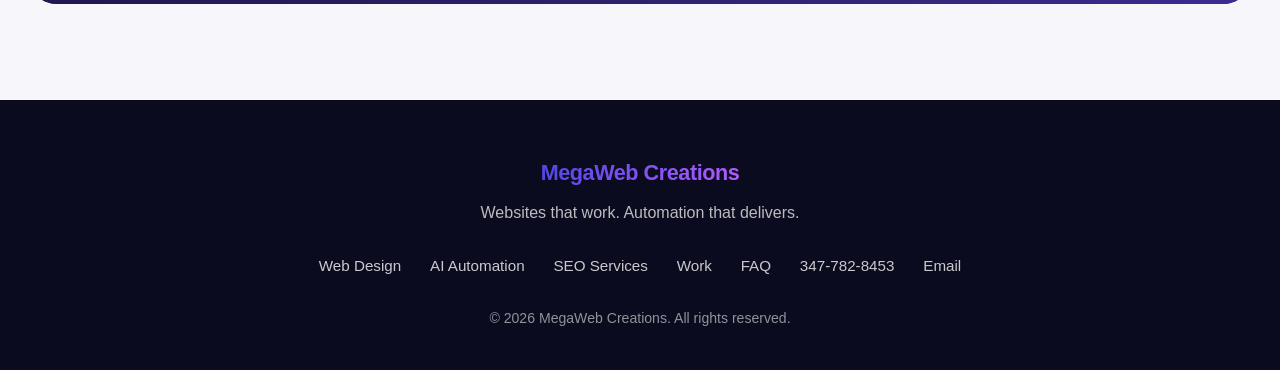
==== commit 1bb96e5f: "Redesign homepage: animated gradient hero, bento grid, glass cards, CSS scroll reveals" ====
--- a/index.html
+++ b/index.html
@@ -11,6 +11,7 @@
     <meta name="keywords" content="AI automation, web design, lead generation, AI chatbots, business automation, small business websites, custom web design, CRM automation">
     <meta name="author" content="MegaWeb Creations">
     <meta name="robots" content="index, follow, max-snippet:-1, max-image-preview:large, max-video-preview:-1">
+    <meta name="theme-color" content="#0b0b1f">
     <link rel="canonical" href="https://megawebcreations.com/">
 
     <!-- Open Graph / Facebook -->
@@ -43,17 +44,12 @@
             "@type": "PostalAddress",
             "addressCountry": "US"
         },
-        "sameAs": [
-            "https://www.facebook.com/megawebcreations",
-            "https://www.linkedin.com/company/megawebcreations"
-        ],
         "priceRange": "$$",
         "areaServed": "US",
         "serviceType": ["Web Design", "AI Automation", "Lead Generation", "SEO Services"]
     }
     </script>
 
-    <!-- Organization Schema -->
     <script type="application/ld+json">
     {
         "@context": "https://schema.org",
@@ -74,989 +70,740 @@
     </script>
 
     <style>
-        * {
-            margin: 0;
-            padding: 0;
-            box-sizing: border-box;
-        }
+        *, *::before, *::after { margin: 0; padding: 0; box-sizing: border-box; }
 
         :root {
-            --primary: #667eea;
-            --secondary: #764ba2;
-            --dark: #0f1a2e;
-            --light: #f5f7ff;
-            --text: #1a1a2e;
-            --gray: #6c757d;
-        }
-
-        html {
-            scroll-behavior: smooth;
-        }
+            --violet: #7c6cff;
+            --indigo: #4f46e5;
+            --magenta: #b45cff;
+            --cyan: #22d3ee;
+            --ink: #0b0b1f;
+            --ink-2: #12122e;
+            --paper: #f7f7fb;
+            --text: #16162e;
+            --muted: #6b6b85;
+            --line: rgba(255, 255, 255, 0.12);
+            --radius: 26px;
+        }
+
+        html { scroll-behavior: smooth; }
 
         body {
-            font-family: -apple-system, BlinkMacSystemFont, 'Segoe UI', Roboto, sans-serif;
+            font-family: -apple-system, BlinkMacSystemFont, 'Segoe UI', Roboto, 'Helvetica Neue', sans-serif;
             line-height: 1.6;
             color: var(--text);
-            background: #ffffff;
+            background: var(--paper);
             overflow-x: hidden;
-        }
-
-        /* Navigation */
+            -webkit-font-smoothing: antialiased;
+        }
+
+        .wrap { width: min(1240px, 100% - 3rem); margin-inline: auto; }
+
+        /* ---------- Nav ---------- */
         header {
-            background: rgba(255, 255, 255, 0.95);
-            backdrop-filter: blur(10px);
-            padding: 1.2rem 2rem;
             position: sticky;
             top: 0;
-            z-index: 100;
-            box-shadow: 0 2px 15px rgba(0, 0, 0, 0.05);
+            z-index: 90;
+            background: rgba(247, 247, 251, 0.72);
+            backdrop-filter: saturate(180%) blur(18px);
+            -webkit-backdrop-filter: saturate(180%) blur(18px);
+            border-bottom: 1px solid rgba(22, 22, 46, 0.07);
         }
 
         nav {
-            max-width: 1400px;
-            margin: 0 auto;
             display: flex;
+            align-items: center;
             justify-content: space-between;
-            align-items: center;
             gap: 2rem;
             flex-wrap: wrap;
+            padding: 1rem 0;
         }
 
         .logo {
-            font-size: 1.5rem;
+            font-size: 1.35rem;
             font-weight: 800;
-            background: linear-gradient(135deg, #667eea 0%, #764ba2 100%);
+            letter-spacing: -0.02em;
+            background: linear-gradient(120deg, var(--indigo), var(--magenta));
             -webkit-background-clip: text;
+            background-clip: text;
             -webkit-text-fill-color: transparent;
-            background-clip: text;
-        }
-
-        nav ul {
-            display: flex;
-            list-style: none;
-            gap: 2.5rem;
-            align-items: center;
-        }
+            text-decoration: none;
+        }
+
+        nav ul { display: flex; align-items: center; gap: 1.9rem; list-style: none; }
 
         nav a {
             text-decoration: none;
             color: var(--text);
             font-weight: 500;
             font-size: 0.95rem;
-            transition: color 0.3s;
+            opacity: 0.82;
+            transition: opacity 0.2s;
+        }
+
+        nav a:hover { opacity: 1; }
+
+        .nav-cta {
+            background: linear-gradient(120deg, var(--indigo), var(--magenta));
+            color: #fff !important;
+            opacity: 1 !important;
+            padding: 0.7rem 1.4rem;
+            border-radius: 999px;
+            font-weight: 600;
+            box-shadow: 0 8px 24px rgba(79, 70, 229, 0.32);
+            transition: transform 0.25s, box-shadow 0.25s;
+        }
+
+        .nav-cta:hover { transform: translateY(-2px); box-shadow: 0 14px 32px rgba(79, 70, 229, 0.42); }
+
+        /* ---------- Animated gradient hero ---------- */
+        .hero {
             position: relative;
-        }
-
-        nav a::after {
-            content: '';
-            position: absolute;
-            bottom: -5px;
-            left: 0;
-            width: 0;
-            height: 2px;
-            background: linear-gradient(90deg, #667eea, #764ba2);
-            transition: width 0.3s ease;
-        }
-
-        nav a:hover::after {
-            width: 100%;
-        }
-
-        .nav-cta {
-            background: linear-gradient(135deg, #667eea 0%, #764ba2 100%);
-            color: white !important;
-            padding: 0.7rem 1.5rem;
-            border-radius: 50px;
-            font-weight: 600;
-            box-shadow: 0 4px 15px rgba(102, 126, 234, 0.3);
-            transition: all 0.3s ease;
-        }
-
-        .nav-cta:hover {
-            transform: translateY(-2px);
-            box-shadow: 0 6px 20px rgba(102, 126, 234, 0.4);
-        }
-
-        /* Hero Section */
-        .hero {
-            background: linear-gradient(135deg, #0f1a2e 0%, #1a1f4e 50%, #2d1b69 100%);
-            color: white;
-            padding: 6rem 2rem;
-            min-height: 100vh;
-            display: flex;
-            align-items: center;
-            position: relative;
+            isolation: isolate;
+            color: #fff;
+            padding: 7rem 0 8rem;
             overflow: hidden;
+            background: var(--ink);
         }
 
         .hero::before {
             content: '';
             position: absolute;
-            top: -40%;
-            right: -10%;
-            width: 600px;
-            height: 600px;
-            background: radial-gradient(circle, rgba(102, 126, 234, 0.15) 0%, transparent 70%);
-            border-radius: 50%;
-            animation: float 8s ease-in-out infinite;
-        }
-
+            inset: -30%;
+            z-index: -2;
+            background: linear-gradient(120deg,
+                #0b0b1f 0%,
+                #241b5e 22%,
+                #4f46e5 42%,
+                #b45cff 58%,
+                #2a1f6b 78%,
+                #0b0b1f 100%);
+            background-size: 300% 300%;
+            animation: drift 22s ease-in-out infinite;
+            filter: saturate(125%);
+        }
+
+        /* soft grain/vignette so the gradient reads premium, not neon */
         .hero::after {
             content: '';
             position: absolute;
-            bottom: -30%;
-            left: -5%;
-            width: 500px;
-            height: 500px;
-            background: radial-gradient(circle, rgba(118, 75, 162, 0.12) 0%, transparent 70%);
-            border-radius: 50%;
-            animation: float 10s ease-in-out infinite reverse;
-        }
-
-        .hero-content {
-            max-width: 900px;
-            margin: 0 auto;
-            position: relative;
-            z-index: 2;
-            text-align: center;
+            inset: 0;
+            z-index: -1;
+            background:
+                radial-gradient(80% 60% at 50% 0%, transparent, rgba(11, 11, 31, 0.55) 100%),
+                radial-gradient(50% 40% at 80% 20%, rgba(34, 211, 238, 0.16), transparent 70%);
+        }
+
+        @keyframes drift {
+            0%, 100% { background-position: 0% 50%; }
+            50%      { background-position: 100% 50%; }
+        }
+
+        .hero-inner { max-width: 940px; margin-inline: auto; text-align: center; position: relative; }
+
+        .eyebrow {
+            display: inline-flex;
+            align-items: center;
+            gap: 0.55rem;
+            padding: 0.45rem 1.05rem;
+            border-radius: 999px;
+            font-size: 0.85rem;
+            font-weight: 600;
+            letter-spacing: 0.01em;
+            background: rgba(255, 255, 255, 0.10);
+            border: 1px solid var(--line);
+            backdrop-filter: blur(12px);
+            -webkit-backdrop-filter: blur(12px);
+            margin-bottom: 1.8rem;
+        }
+
+        .eyebrow .dot {
+            width: 7px; height: 7px; border-radius: 50%;
+            background: #4ade80;
+            box-shadow: 0 0 0 0 rgba(74, 222, 128, 0.6);
+            animation: pulse 2.4s ease-out infinite;
+        }
+
+        @keyframes pulse {
+            0%   { box-shadow: 0 0 0 0 rgba(74, 222, 128, 0.55); }
+            70%  { box-shadow: 0 0 0 9px rgba(74, 222, 128, 0); }
+            100% { box-shadow: 0 0 0 0 rgba(74, 222, 128, 0); }
         }
 
         h1 {
-            font-size: clamp(2.5rem, 5vw, 4rem);
+            font-size: clamp(2.6rem, 6.2vw, 4.6rem);
             font-weight: 800;
-            line-height: 1.15;
+            line-height: 1.05;
+            letter-spacing: -0.035em;
             margin-bottom: 1.5rem;
-            animation: slideInUp 0.8s ease;
-        }
-
-        .gradient-text {
-            background: linear-gradient(135deg, #667eea 0%, #a78bfa 100%);
+        }
+
+        .shine {
+            background: linear-gradient(100deg, #c4b5fd 10%, #67e8f9 45%, #f0abfc 80%);
             -webkit-background-clip: text;
+            background-clip: text;
             -webkit-text-fill-color: transparent;
-            background-clip: text;
         }
 
         .hero p {
-            font-size: 1.2rem;
-            margin-bottom: 2.5rem;
-            opacity: 0.95;
-            max-width: 600px;
-            margin-left: auto;
-            margin-right: auto;
-            animation: slideInUp 0.8s ease 0.2s backwards;
-        }
-
-        .hero-cta {
-            display: flex;
-            gap: 1rem;
-            justify-content: center;
-            flex-wrap: wrap;
-            animation: slideInUp 0.8s ease 0.4s backwards;
-        }
+            font-size: clamp(1.05rem, 2vw, 1.28rem);
+            max-width: 640px;
+            margin: 0 auto 2.6rem;
+            opacity: 0.88;
+        }
+
+        .cta-row { display: flex; gap: 1rem; justify-content: center; flex-wrap: wrap; }
 
         .btn {
-            padding: 1.2rem 2.5rem;
+            padding: 1.05rem 2.3rem;
             border: none;
-            border-radius: 50px;
+            border-radius: 999px;
             font-size: 1rem;
-            font-weight: 600;
+            font-weight: 650;
+            font-family: inherit;
             cursor: pointer;
-            transition: all 0.3s ease;
             text-decoration: none;
             display: inline-block;
+            transition: transform 0.25s, box-shadow 0.25s, background 0.25s;
         }
 
         .btn-primary {
-            background: linear-gradient(135deg, #667eea 0%, #764ba2 100%);
-            color: white;
-            box-shadow: 0 10px 30px rgba(102, 126, 234, 0.3);
-        }
-
-        .btn-primary:hover {
-            transform: translateY(-3px);
-            box-shadow: 0 15px 40px rgba(102, 126, 234, 0.4);
-        }
-
-        .btn-secondary {
-            background: white;
-            color: #667eea;
-            border: 2px solid white;
-        }
-
-        .btn-secondary:hover {
-            background: transparent;
-            color: white;
-        }
-
-        /* Stats */
-        .stats {
+            background: #fff;
+            color: var(--ink);
+            box-shadow: 0 14px 40px rgba(0, 0, 0, 0.28);
+        }
+
+        .btn-primary:hover { transform: translateY(-3px); box-shadow: 0 20px 50px rgba(0, 0, 0, 0.36); }
+
+        .btn-glass {
+            background: rgba(255, 255, 255, 0.10);
+            color: #fff;
+            border: 1px solid var(--line);
+            backdrop-filter: blur(14px);
+            -webkit-backdrop-filter: blur(14px);
+        }
+
+        .btn-glass:hover { background: rgba(255, 255, 255, 0.18); transform: translateY(-3px); }
+
+        /* ---------- Bento grid ---------- */
+        section { padding: 6rem 0; }
+
+        .section-head { max-width: 700px; margin: 0 auto 3.4rem; text-align: center; }
+
+        h2 {
+            font-size: clamp(2rem, 4.4vw, 3.1rem);
+            font-weight: 800;
+            letter-spacing: -0.03em;
+            line-height: 1.12;
+            margin-bottom: 0.9rem;
+        }
+
+        .section-sub { font-size: 1.08rem; color: var(--muted); }
+
+        .bento {
             display: grid;
-            grid-template-columns: repeat(auto-fit, minmax(200px, 1fr));
-            gap: 2rem;
-            margin-top: 4rem;
-            padding-top: 3rem;
-            border-top: 1px solid rgba(255, 255, 255, 0.2);
-        }
-
-        .stat {
-            text-align: center;
-            animation: slideInUp 0.8s ease 0.5s backwards;
-        }
-
-        .stat-number {
-            font-size: 2.5rem;
-            font-weight: 800;
-            color: #a78bfa;
-        }
-
-        .stat-label {
-            font-size: 0.95rem;
-            opacity: 0.8;
-            margin-top: 0.5rem;
-        }
-
-        /* Sections */
-        .section {
-            padding: 5rem 2rem;
-            max-width: 1400px;
-            margin: 0 auto;
-        }
-
-        .section-title {
-            font-size: clamp(2rem, 4vw, 3.2rem);
-            font-weight: 800;
-            margin-bottom: 1rem;
-            text-align: center;
-            color: var(--text);
-        }
-
-        .section-subtitle {
-            font-size: 1.1rem;
-            color: var(--gray);
-            text-align: center;
-            max-width: 600px;
-            margin: 0 auto 4rem;
-        }
-
-        /* Services */
-        .services {
-            display: grid;
-            grid-template-columns: repeat(auto-fit, minmax(280px, 1fr));
-            gap: 2.5rem;
-            margin-bottom: 3rem;
-        }
-
-        .service-card {
-            padding: 2.5rem;
-            background: linear-gradient(135deg, var(--light) 0%, white 100%);
-            border-radius: 15px;
-            border: 1px solid #e9ecef;
-            transition: all 0.3s ease;
-        }
-
-        .service-card h3 {
+            grid-template-columns: repeat(4, 1fr);
+            gap: 1.15rem;
+        }
+
+        .tile {
+            position: relative;
+            border-radius: var(--radius);
+            padding: 2.2rem;
+            background: #fff;
+            border: 1px solid rgba(22, 22, 46, 0.08);
+            box-shadow: 0 1px 2px rgba(22, 22, 46, 0.04);
+            transition: transform 0.35s cubic-bezier(0.2, 0.8, 0.2, 1), box-shadow 0.35s;
+            overflow: hidden;
+            text-decoration: none;
+            color: inherit;
+            display: flex;
+            flex-direction: column;
+        }
+
+        .tile:hover { transform: translateY(-6px); box-shadow: 0 22px 50px rgba(22, 22, 46, 0.12); }
+
+        .tile--wide { grid-column: span 2; }
+        .tile--tall { grid-column: span 2; grid-row: span 2; }
+
+        /* dark glass tiles */
+        .tile--dark {
+            color: #fff;
+            border-color: rgba(255, 255, 255, 0.13);
+            background:
+                linear-gradient(150deg, rgba(255, 255, 255, 0.10), rgba(255, 255, 255, 0.02)),
+                linear-gradient(135deg, #191243 0%, #2f1f6e 55%, #4f2a8f 100%);
+            backdrop-filter: blur(20px);
+            -webkit-backdrop-filter: blur(20px);
+        }
+
+        .tile--dark .tile-desc { color: rgba(255, 255, 255, 0.78); }
+
+        .tile-ico { font-size: 2rem; margin-bottom: 1.1rem; }
+
+        .tile h3 {
             font-size: 1.4rem;
             font-weight: 700;
-            margin-bottom: 1rem;
-            color: var(--text);
-        }
-
-        .service-icon {
-            font-size: 2.5rem;
-            margin-bottom: 1rem;
-        }
-
-        .service-desc {
-            color: var(--gray);
-            line-height: 1.7;
-        }
-
-        .service-card:hover {
-            transform: translateY(-5px);
-            box-shadow: 0 15px 40px rgba(102, 126, 234, 0.15);
-        }
-
-        /* Projects */
-        .projects {
-            display: grid;
-            grid-template-columns: repeat(auto-fit, minmax(350px, 1fr));
-            gap: 2.5rem;
-            margin-bottom: 3rem;
-        }
-
-        .project-card {
-            background: white;
-            border-radius: 20px;
+            letter-spacing: -0.015em;
+            margin-bottom: 0.7rem;
+        }
+
+        .tile-desc { color: var(--muted); line-height: 1.68; flex: 1; }
+
+        .tile-link { margin-top: 1.6rem; font-weight: 650; font-size: 0.95rem; }
+
+        .tile--stat { align-items: flex-start; justify-content: center; padding: 2rem; }
+
+        .stat-num {
+            font-size: clamp(2.1rem, 3.6vw, 2.9rem);
+            font-weight: 800;
+            letter-spacing: -0.035em;
+            line-height: 1;
+            background: linear-gradient(120deg, var(--indigo), var(--magenta));
+            -webkit-background-clip: text;
+            background-clip: text;
+            -webkit-text-fill-color: transparent;
+        }
+
+        .tile--dark .stat-num {
+            background: linear-gradient(120deg, #a5b4fc, #67e8f9);
+            -webkit-background-clip: text;
+            background-clip: text;
+            -webkit-text-fill-color: transparent;
+        }
+
+        .stat-lbl { font-size: 0.92rem; color: var(--muted); margin-top: 0.5rem; }
+        .tile--dark .stat-lbl { color: rgba(255, 255, 255, 0.72); }
+
+        /* ---------- Portfolio ---------- */
+        .work-grid { display: grid; grid-template-columns: repeat(auto-fit, minmax(340px, 1fr)); gap: 1.6rem; }
+
+        .work {
+            border-radius: var(--radius);
             overflow: hidden;
-            box-shadow: 0 5px 20px rgba(0, 0, 0, 0.1);
-            transition: all 0.4s cubic-bezier(0.23, 1, 0.32, 1);
-            border: 1px solid #e9ecef;
-            position: relative;
-        }
-
-        .project-card::before {
-            content: '';
-            position: absolute;
-            top: 0;
-            left: 0;
-            right: 0;
-            height: 5px;
-            background: linear-gradient(90deg, #667eea 0%, #764ba2 100%);
-            transform: scaleX(0);
-            transform-origin: left;
-            transition: transform 0.4s ease;
-            z-index: 1;
-        }
-
-        .project-card:hover {
-            transform: translateY(-12px);
-            box-shadow: 0 20px 50px rgba(0, 0, 0, 0.15);
-        }
-
-        .project-card:hover::before {
-            transform: scaleX(1);
-        }
-
-        /* Live site preview window */
-        .preview-window {
-            background: #e9ecef;
-            border-bottom: 1px solid #dee2e6;
-        }
-
-        .preview-bar {
-            display: flex;
-            align-items: center;
-            gap: 0.4rem;
-            padding: 0.6rem 0.9rem;
-            background: #f1f3f5;
-        }
-
-        .preview-bar span {
-            width: 10px;
-            height: 10px;
-            border-radius: 50%;
-            background: #ced4da;
-        }
-
-        .preview-bar span:nth-child(1) { background: #ff5f57; }
-        .preview-bar span:nth-child(2) { background: #febc2e; }
-        .preview-bar span:nth-child(3) { background: #28c840; }
-
-        .preview-url {
-            flex: 1;
-            margin-left: 0.6rem;
-            background: white;
-            border-radius: 20px;
-            padding: 0.25rem 0.8rem;
-            font-size: 0.72rem;
-            color: var(--gray);
-            white-space: nowrap;
-            overflow: hidden;
-            text-overflow: ellipsis;
-        }
-
-        .preview-frame {
-            position: relative;
-            height: 240px;
-            overflow: hidden;
-            background: linear-gradient(135deg, #667eea 0%, #764ba2 100%);
-        }
-
-        .preview-frame iframe {
-            position: absolute;
-            top: 0;
-            left: 0;
-            width: 300%;
-            height: 300%;
+            background: #fff;
+            border: 1px solid rgba(22, 22, 46, 0.08);
+            text-decoration: none;
+            color: inherit;
+            display: block;
+            transition: transform 0.35s cubic-bezier(0.2, 0.8, 0.2, 1), box-shadow 0.35s;
+        }
+
+        .work:hover { transform: translateY(-8px); box-shadow: 0 26px 60px rgba(22, 22, 46, 0.16); }
+
+        .chrome { display: flex; align-items: center; gap: 0.4rem; padding: 0.75rem 1rem; background: #eef0f5; }
+        .chrome i { width: 10px; height: 10px; border-radius: 50%; display: block; }
+        .chrome i:nth-child(1) { background: #ff5f57; }
+        .chrome i:nth-child(2) { background: #febc2e; }
+        .chrome i:nth-child(3) { background: #28c840; }
+
+        .chrome span {
+            flex: 1; margin-left: 0.6rem; background: #fff; border-radius: 999px;
+            padding: 0.28rem 0.85rem; font-size: 0.73rem; color: var(--muted);
+            white-space: nowrap; overflow: hidden; text-overflow: ellipsis;
+        }
+
+        .frame { position: relative; height: 250px; overflow: hidden; background: linear-gradient(135deg, var(--indigo), var(--magenta)); }
+
+        .frame iframe {
+            position: absolute; top: 0; left: 0;
+            width: 300%; height: 300%;
             border: 0;
             transform: scale(0.3333);
             transform-origin: top left;
             pointer-events: none;
         }
 
-        .preview-frame::after {
+        .frame::after {
             content: 'View live site →';
-            position: absolute;
-            inset: 0;
-            display: flex;
-            align-items: center;
-            justify-content: center;
-            background: rgba(15, 26, 46, 0.82);
-            color: white;
-            font-weight: 600;
-            font-size: 1.05rem;
-            opacity: 0;
-            transition: opacity 0.3s ease;
-        }
-
-        .project-card:hover .preview-frame::after {
-            opacity: 1;
-        }
-
-        .project-content {
-            padding: 2rem;
-        }
-
-        .project-tag {
-            display: inline-block;
-            background: var(--light);
-            color: var(--primary);
-            padding: 0.4rem 1rem;
-            border-radius: 20px;
-            font-size: 0.8rem;
-            font-weight: 600;
-            margin-bottom: 1rem;
-        }
-
-        .project-title {
-            font-size: 1.5rem;
-            font-weight: 700;
-            margin-bottom: 0.8rem;
+            position: absolute; inset: 0;
+            display: flex; align-items: center; justify-content: center;
+            background: rgba(11, 11, 31, 0.82);
+            color: #fff; font-weight: 650;
+            opacity: 0; transition: opacity 0.3s;
+        }
+
+        .work:hover .frame::after { opacity: 1; }
+
+        .work-body { padding: 1.7rem; }
+
+        .tag {
+            display: inline-block; font-size: 0.75rem; font-weight: 650;
+            padding: 0.35rem 0.85rem; border-radius: 999px;
+            background: #eeeafd; color: var(--indigo); margin-bottom: 0.9rem;
+        }
+
+        .work h3 { font-size: 1.3rem; font-weight: 700; letter-spacing: -0.015em; margin-bottom: 0.6rem; }
+        .work p { color: var(--muted); font-size: 0.97rem; line-height: 1.65; }
+
+        /* ---------- Testimonials ---------- */
+        .quotes { display: grid; grid-template-columns: repeat(auto-fit, minmax(300px, 1fr)); gap: 1.4rem; }
+
+        .quote {
+            padding: 2.1rem;
+            border-radius: var(--radius);
+            background: #fff;
+            border: 1px solid rgba(22, 22, 46, 0.08);
+        }
+
+        .stars { color: #f5b400; letter-spacing: 0.1em; margin-bottom: 1rem; }
+        .quote blockquote { font-size: 1.02rem; line-height: 1.7; margin-bottom: 1.4rem; }
+        .who { font-weight: 650; }
+        .where { font-size: 0.9rem; color: var(--muted); }
+
+        /* ---------- FAQ ---------- */
+        .faq { max-width: 820px; margin-inline: auto; }
+
+        .qa { border-bottom: 1px solid rgba(22, 22, 46, 0.1); }
+
+        .q {
+            width: 100%;
+            text-align: left;
+            font-family: inherit;
+            font-size: 1.06rem;
+            font-weight: 650;
             color: var(--text);
-        }
-
-        .project-desc {
-            color: var(--gray);
-            margin-bottom: 1.5rem;
-            line-height: 1.7;
-        }
-
-        .project-stats {
-            display: flex;
-            gap: 2rem;
-            padding-top: 1.5rem;
-            border-top: 1px solid #e9ecef;
-        }
-
-        .stat-item {
-            flex: 1;
-        }
-
-        .stat-value {
-            font-size: 1.3rem;
-            font-weight: 700;
-            color: var(--primary);
-        }
-
-        .stat-title {
-            font-size: 0.85rem;
-            color: var(--gray);
-        }
-
-        /* Testimonials */
-        .testimonials {
-            display: grid;
-            grid-template-columns: repeat(auto-fit, minmax(320px, 1fr));
-            gap: 2rem;
-            margin-bottom: 3rem;
-        }
-
-        .testimonial {
-            padding: 2rem;
-            background: white;
-            border-radius: 15px;
-            border: 1px solid #e9ecef;
-            box-shadow: 0 5px 15px rgba(0, 0, 0, 0.05);
-            transition: all 0.3s ease;
-        }
-
-        .testimonial:hover {
-            box-shadow: 0 10px 30px rgba(0, 0, 0, 0.1);
-        }
-
-        .stars {
-            color: #ffc107;
-            font-size: 1.1rem;
-            margin-bottom: 1rem;
-        }
-
-        .quote {
-            color: var(--text);
-            font-size: 1rem;
-            margin-bottom: 1.5rem;
-            font-style: italic;
-            line-height: 1.7;
-        }
-
-        .author {
-            font-weight: 600;
-            color: var(--text);
-        }
-
-        .company {
-            font-size: 0.9rem;
-            color: var(--gray);
-        }
-
-        /* FAQ */
-        .faq-section {
-            background: linear-gradient(135deg, var(--light) 0%, white 100%);
-            padding: 3rem;
-            border-radius: 15px;
-            margin-bottom: 3rem;
-        }
-
-        .faq-item {
-            margin-bottom: 2rem;
-        }
-
-        .faq-question {
-            font-size: 1.1rem;
-            font-weight: 600;
-            color: var(--text);
+            background: none;
+            border: none;
+            padding: 1.5rem 0;
             cursor: pointer;
-            padding: 1rem;
-            background: white;
-            border-radius: 10px;
-            border: 1px solid #e9ecef;
-            transition: all 0.3s ease;
             display: flex;
             justify-content: space-between;
             align-items: center;
-        }
-
-        .faq-question:hover {
-            background: #f8f9fa;
-            border-color: var(--primary);
-        }
-
-        .faq-answer {
-            padding: 1rem;
-            color: var(--gray);
-            line-height: 1.7;
-            display: none;
-            border-left: 3px solid var(--primary);
-            margin-left: 1rem;
-            margin-top: 0.5rem;
-        }
-
-        .faq-answer.active {
-            display: block;
-        }
-
-        /* CTA Section */
-        .cta-section {
-            background: linear-gradient(135deg, var(--dark) 0%, #1a1f4e 100%);
-            color: white;
-            padding: 5rem 2rem;
-            border-radius: 20px;
+            gap: 1.5rem;
+        }
+
+        .q::after { content: '+'; font-size: 1.6rem; font-weight: 400; color: var(--muted); transition: transform 0.3s; }
+        .q[aria-expanded="true"]::after { transform: rotate(45deg); }
+
+        .a { display: none; padding: 0 0 1.6rem; color: var(--muted); line-height: 1.72; max-width: 92%; }
+        .a.open { display: block; }
+
+        /* ---------- CTA ---------- */
+        .cta-band {
+            position: relative;
+            isolation: isolate;
+            overflow: hidden;
+            border-radius: 34px;
+            padding: 5rem 2.5rem;
             text-align: center;
-            margin: 5rem 2rem;
-            position: relative;
-            overflow: hidden;
-        }
-
-        .cta-section::before {
+            color: #fff;
+            background: var(--ink);
+        }
+
+        .cta-band::before {
             content: '';
-            position: absolute;
-            top: -50%;
-            right: -10%;
-            width: 500px;
-            height: 500px;
-            background: radial-gradient(circle, rgba(102, 126, 234, 0.1) 0%, transparent 70%);
-            border-radius: 50%;
-        }
-
-        .cta-content {
-            position: relative;
-            z-index: 2;
-            max-width: 700px;
-            margin: 0 auto;
-        }
-
-        .cta-section h2 {
-            font-size: 2.5rem;
-            margin-bottom: 1.5rem;
-        }
-
-        .cta-section p {
-            font-size: 1.1rem;
-            margin-bottom: 2.5rem;
-            opacity: 0.95;
-        }
-
-        /* Footer */
-        footer {
-            background: #1a1a2e;
-            color: white;
-            padding: 3rem 2rem;
-            margin-top: 5rem;
-            text-align: center;
-        }
-
-        .footer-content {
-            max-width: 1400px;
-            margin: 0 auto;
-        }
-
-        .footer-links {
-            display: flex;
-            justify-content: center;
-            gap: 2rem;
-            margin: 2rem 0;
-            flex-wrap: wrap;
-        }
-
-        .footer-links a {
-            color: white;
-            text-decoration: none;
-            transition: color 0.3s;
-        }
-
-        .footer-links a:hover {
-            color: var(--primary);
-        }
-
-        .footer-bottom {
-            opacity: 0.7;
-            margin-top: 2rem;
-            font-size: 0.9rem;
-        }
-
-        /* Animations */
-        @keyframes slideInUp {
-            from {
-                opacity: 0;
-                transform: translateY(30px);
+            position: absolute; inset: -40%;
+            z-index: -1;
+            background: linear-gradient(120deg, #0b0b1f, #3b2a8c, #b45cff, #1a1440, #0b0b1f);
+            background-size: 300% 300%;
+            animation: drift 26s ease-in-out infinite;
+        }
+
+        .cta-band h2 { color: #fff; }
+        .cta-band p { max-width: 560px; margin: 0 auto 2.4rem; opacity: 0.88; font-size: 1.08rem; }
+
+        /* ---------- Footer ---------- */
+        footer { background: var(--ink); color: #fff; padding: 3.5rem 0 2.5rem; text-align: center; }
+        .foot-links { display: flex; justify-content: center; gap: 1.8rem; flex-wrap: wrap; margin: 1.8rem 0; }
+        .foot-links a { color: rgba(255, 255, 255, 0.78); text-decoration: none; font-size: 0.95rem; }
+        .foot-links a:hover { color: #fff; }
+        .foot-fine { opacity: 0.55; font-size: 0.88rem; margin-top: 1.8rem; }
+
+        /* ---------- Reveal on scroll ----------
+           Pure CSS scroll-driven animation. No JavaScript involved, so there is
+           no failure path that leaves content invisible: browsers without
+           animation-timeline support simply skip the @supports block and render
+           everything normally. */
+        @keyframes rise {
+            from { opacity: 0; transform: translateY(26px); }
+            to   { opacity: 1; transform: none; }
+        }
+
+        @supports (animation-timeline: view()) {
+            @media (prefers-reduced-motion: no-preference) {
+                .reveal {
+                    animation: rise linear both;
+                    animation-timeline: view();
+                    animation-range: entry 0% cover 20%;
+                }
             }
-            to {
-                opacity: 1;
-                transform: translateY(0);
-            }
-        }
-
-        @keyframes float {
-            0%, 100% {
-                transform: translateY(0px);
-            }
-            50% {
-                transform: translateY(-30px);
-            }
-        }
-
-        /* Responsive */
-        @media (max-width: 768px) {
-            header {
-                padding: 1rem;
-            }
-
-            nav ul {
-                gap: 1rem;
-                font-size: 0.9rem;
-            }
-
-            .logo {
-                font-size: 1.2rem;
-            }
-
-            h1 {
-                font-size: 2rem;
-            }
-
-            .section-title {
-                font-size: 1.8rem;
-            }
-
-            .hero {
-                padding: 3rem 1rem;
-                min-height: auto;
-            }
-
-            .hero-cta {
-                flex-direction: column;
-                gap: 1rem;
-            }
-
-            .btn {
-                width: 100%;
-            }
-
-            .projects {
-                grid-template-columns: 1fr;
-            }
-
-            .stats {
-                grid-template-columns: repeat(2, 1fr);
-                gap: 1rem;
-            }
-
-            .cta-section {
-                margin: 3rem 1rem;
-                padding: 3rem 1.5rem;
-            }
-
-            .footer-links {
-                flex-direction: column;
-                gap: 1rem;
-            }
-
-            .faq-section {
-                padding: 1.5rem;
-            }
+        }
+
+        /* ---------- Responsive ---------- */
+        @media (max-width: 900px) {
+            .bento { grid-template-columns: repeat(2, 1fr); }
+            .tile--tall { grid-column: span 2; grid-row: span 1; }
+        }
+
+        @media (max-width: 620px) {
+            .wrap { width: calc(100% - 2rem); }
+            section { padding: 4rem 0; }
+            .hero { padding: 4.5rem 0 5rem; }
+            nav ul { gap: 1rem; font-size: 0.9rem; }
+            .bento { grid-template-columns: 1fr; }
+            .tile--wide, .tile--tall { grid-column: span 1; }
+            .cta-row { flex-direction: column; }
+            .btn { width: 100%; }
+            .cta-band { padding: 3.5rem 1.5rem; border-radius: 26px; }
+        }
+
+        /* ---------- Motion safety ---------- */
+        @media (prefers-reduced-motion: reduce) {
+            .hero::before, .cta-band::before, .eyebrow .dot { animation: none; }
+            html { scroll-behavior: auto; }
         }
     </style>
 </head>
 <body>
-    <!-- Navigation -->
+
     <header>
-        <nav>
-            <div class="logo">MegaWeb Creations</div>
+        <nav class="wrap">
+            <a href="index.html" class="logo">MegaWeb Creations</a>
             <ul>
                 <li><a href="web-design.html">Web Design</a></li>
                 <li><a href="ai-automation.html">AI Automation</a></li>
                 <li><a href="seo-services.html">SEO</a></li>
-                <li><a href="#portfolio">Work</a></li>
-                <li><a href="#faq">FAQ</a></li>
+                <li><a href="#work">Work</a></li>
                 <li><a href="#contact" class="nav-cta">Book Free Call</a></li>
             </ul>
         </nav>
     </header>
 
-    <!-- Hero Section -->
+    <!-- Hero: animated gradient -->
     <section class="hero">
-        <div class="hero-content">
-            <h1>AI Automation + Web Design That <span class="gradient-text">Generates Customers</span></h1>
-            <p>Custom websites powered by AI that attract leads, qualify them automatically, and close deals 24/7. No templates. No guesswork. Results guaranteed.</p>
-
-            <div class="hero-cta">
-                <button class="btn btn-primary">Start Your Free Strategy Call</button>
-                <button class="btn btn-secondary">See Our Portfolio</button>
-            </div>
-
-            <div class="stats">
-                <div class="stat">
-                    <div class="stat-number">500+</div>
-                    <div class="stat-label">High-Converting Sites Built</div>
-                </div>
-                <div class="stat">
-                    <div class="stat-number">+325%</div>
-                    <div class="stat-label">Average Lead Growth</div>
-                </div>
-                <div class="stat">
-                    <div class="stat-number">2-3 Weeks</div>
-                    <div class="stat-label">Launch Timeline</div>
-                </div>
-                <div class="stat">
-                    <div class="stat-number">24/7</div>
-                    <div class="stat-label">AI Lead Follow-Up</div>
-                </div>
+        <div class="wrap hero-inner">
+            <span class="eyebrow"><span class="dot"></span> Booking new projects for this month</span>
+            <h1>Websites that sell,<br>wired with <span class="shine">AI that never sleeps</span></h1>
+            <p>Custom sites built to convert — paired with automation that answers, qualifies, and books your leads around the clock.</p>
+            <div class="cta-row">
+                <a href="#contact" class="btn btn-primary">Book a free strategy call</a>
+                <a href="#work" class="btn btn-glass">See our work</a>
             </div>
         </div>
     </section>
 
-    <!-- Services Section -->
-    <section class="section" id="services">
-        <h2 class="section-title">What We Build for Your Business</h2>
-        <p class="section-subtitle">Complete AI automation + custom web design solutions</p>
-
-        <div class="services">
-            <a href="web-design.html" class="service-card" style="text-decoration: none; color: inherit;">
-                <div class="service-icon">🎨</div>
-                <h3>Custom Web Design</h3>
-                <p class="service-desc">Beautiful, fast, mobile-optimized websites that convert visitors into customers. Built for your unique brand — never a template. Each site is optimized for Google rankings and user conversion.</p>
-                <p style="margin-top: 1.5rem; color: #667eea; font-weight: 600;">Learn more →</p>
-            </a>
-            <a href="ai-automation.html" class="service-card" style="text-decoration: none; color: inherit;">
-                <div class="service-icon">🤖</div>
-                <h3>AI Automation</h3>
-                <p class="service-desc">Smart chatbots, instant lead qualification, automated follow-up, and booking systems that work 24/7. Your business never misses a lead while you sleep.</p>
-                <p style="margin-top: 1.5rem; color: #667eea; font-weight: 600;">Learn more →</p>
-            </a>
-            <a href="seo-services.html" class="service-card" style="text-decoration: none; color: inherit;">
-                <div class="service-icon">📈</div>
-                <h3>SEO &amp; Lead Generation</h3>
-                <p class="service-desc">Get found on Google for the keywords your customers search for. Organic traffic, local SEO, and conversion-focused optimization that brings paying customers.</p>
-                <p style="margin-top: 1.5rem; color: #667eea; font-weight: 600;">Learn more →</p>
-            </a>
+    <!-- Bento: services + stats -->
+    <section id="services">
+        <div class="wrap">
+            <div class="section-head reveal">
+                <h2>Everything you need to win online</h2>
+                <p class="section-sub">Design, automation, and search — built as one system instead of three disconnected projects.</p>
+            </div>
+
+            <div class="bento">
+                <a href="ai-automation.html" class="tile tile--tall tile--dark reveal">
+                    <div class="tile-ico">🤖</div>
+                    <h3>AI Automation</h3>
+                    <p class="tile-desc">Chatbots that answer in seconds, qualify the lead, book the call, and push everything into your CRM — running every hour you're not. This is the piece most agencies don't build, and the piece that turns a website into a salesperson.</p>
+                    <span class="tile-link">Explore automation →</span>
+                </a>
+
+                <a href="web-design.html" class="tile tile--wide reveal">
+                    <div class="tile-ico">🎨</div>
+                    <h3>Custom Web Design</h3>
+                    <p class="tile-desc">Fast, mobile-first, and built around your brand — never a template.</p>
+                    <span class="tile-link" style="color: var(--indigo);">See the process →</span>
+                </a>
+
+                <div class="tile tile--stat reveal">
+                    <div class="stat-num">2–3 wks</div>
+                    <div class="stat-lbl">Typical launch</div>
+                </div>
+
+                <div class="tile tile--stat reveal">
+                    <div class="stat-num">24/7</div>
+                    <div class="stat-lbl">AI lead follow-up</div>
+                </div>
+
+                <a href="seo-services.html" class="tile tile--wide reveal">
+                    <div class="tile-ico">📈</div>
+                    <h3>SEO &amp; Lead Generation</h3>
+                    <p class="tile-desc">Get found on Google for the searches your customers are already making.</p>
+                    <span class="tile-link" style="color: var(--indigo);">See what's included →</span>
+                </a>
+
+                <div class="tile tile--stat tile--dark reveal">
+                    <div class="stat-num">100%</div>
+                    <div class="stat-lbl">You own the site, domain &amp; code</div>
+                </div>
+
+                <div class="tile tile--stat reveal">
+                    <div class="stat-num">$0</div>
+                    <div class="stat-lbl">Cost of the first call</div>
+                </div>
+            </div>
         </div>
     </section>
 
-    <!-- Portfolio Section -->
-    <section class="section" id="portfolio">
-        <h2 class="section-title">Client Success Stories</h2>
-        <p class="section-subtitle">Real results from real businesses using AI automation</p>
-
-        <div class="projects">
-            <a href="https://libecore.com" target="_blank" class="project-card" style="text-decoration: none; color: inherit;">
-                <div class="preview-window">
-                    <div class="preview-bar"><span></span><span></span><span></span><div class="preview-url">libecore.com</div></div>
-                    <div class="preview-frame">
+    <!-- Portfolio: live previews -->
+    <section id="work">
+        <div class="wrap">
+            <div class="section-head reveal">
+                <h2>Recent work</h2>
+                <p class="section-sub">Live sites — click any one to explore the real thing.</p>
+            </div>
+
+            <div class="work-grid">
+                <a href="https://libecore.com" target="_blank" rel="noopener" class="work reveal">
+                    <div class="chrome"><i></i><i></i><i></i><span>libecore.com</span></div>
+                    <div class="frame">
                         <iframe src="https://libecore.com" loading="lazy" title="LibeCore website preview" tabindex="-1" aria-hidden="true"></iframe>
                     </div>
-                </div>
-                <div class="project-content">
-                    <span class="project-tag">Healthcare</span>
-                    <h3 class="project-title">LibeCore</h3>
-                    <p class="project-desc">Professional B2B healthcare billing platform. Custom web design with clear navigation, professional branding, and demo booking system.</p>
-                    <div class="project-stats">
-                        <div class="stat-item">
-                            <div class="stat-value">✓</div>
-                            <div class="stat-title">View Live Site</div>
-                        </div>
+                    <div class="work-body">
+                        <span class="tag">Healthcare</span>
+                        <h3>LibeCore</h3>
+                        <p>B2B healthcare dispute-resolution platform. Clean, credible design with a clear demo-booking path.</p>
                     </div>
-                </div>
-            </a>
-
-            <a href="https://choshenmishpatmiami.com" target="_blank" class="project-card" style="text-decoration: none; color: inherit;">
-                <div class="preview-window">
-                    <div class="preview-bar"><span></span><span></span><span></span><div class="preview-url">choshenmishpatmiami.com</div></div>
-                    <div class="preview-frame">
+                </a>
+
+                <a href="https://choshenmishpatmiami.com" target="_blank" rel="noopener" class="work reveal">
+                    <div class="chrome"><i></i><i></i><i></i><span>choshenmishpatmiami.com</span></div>
+                    <div class="frame">
                         <iframe src="https://choshenmishpatmiami.com" loading="lazy" title="Chosen Mishpat Miami website preview" tabindex="-1" aria-hidden="true"></iframe>
                     </div>
-                </div>
-                <div class="project-content">
-                    <span class="project-tag">Legal / Religious</span>
-                    <h3 class="project-title">Chosen Mishpat Miami</h3>
-                    <p class="project-desc">Jewish court (Beis Din) website with elegant, professional design. Features consultation booking, services overview, and contact system.</p>
-                    <div class="project-stats">
-                        <div class="stat-item">
-                            <div class="stat-value">✓</div>
-                            <div class="stat-title">View Live Site</div>
-                        </div>
+                    <div class="work-body">
+                        <span class="tag">Legal</span>
+                        <h3>Chosen Mishpat Miami</h3>
+                        <p>Beis Din (Jewish court) site with an elegant, trust-first design, consultation booking, and payments.</p>
                     </div>
-                </div>
-            </a>
-
-            <a href="https://tomchei-shabbos-gilt.vercel.app" target="_blank" class="project-card" style="text-decoration: none; color: inherit;">
-                <div class="preview-window">
-                    <div class="preview-bar"><span></span><span></span><span></span><div class="preview-url">tomchei-shabbos-gilt.vercel.app</div></div>
-                    <div class="preview-frame">
+                </a>
+
+                <a href="https://tomchei-shabbos-gilt.vercel.app" target="_blank" rel="noopener" class="work reveal">
+                    <div class="chrome"><i></i><i></i><i></i><span>tomchei-shabbos-gilt.vercel.app</span></div>
+                    <div class="frame">
                         <iframe src="https://tomchei-shabbos-gilt.vercel.app" loading="lazy" title="Tomchei Shabbos website preview" tabindex="-1" aria-hidden="true"></iframe>
                     </div>
-                </div>
-                <div class="project-content">
-                    <span class="project-tag">Nonprofit</span>
-                    <h3 class="project-title">Tomchei Shabbos</h3>
-                    <p class="project-desc">Nonprofit donation platform with warm, community-focused design. Features donation system, volunteer signup, and mission-driven messaging.</p>
-                    <div class="project-stats">
-                        <div class="stat-item">
-                            <div class="stat-value">✓</div>
-                            <div class="stat-title">View Live Site</div>
-                        </div>
+                    <div class="work-body">
+                        <span class="tag">Nonprofit</span>
+                        <h3>Tomchei Shabbos of Florida</h3>
+                        <p>Donation platform with recurring giving, volunteer signup, and warm community-first design.</p>
                     </div>
-                </div>
-            </a>
+                </a>
+            </div>
         </div>
     </section>
 
-    <!-- Testimonials Section -->
-    <section class="section" id="testimonials">
-        <h2 class="section-title">What Our Clients Say</h2>
-        <p class="section-subtitle">Real feedback from small business owners</p>
-
-        <div class="testimonials">
-            <div class="testimonial">
-                <div class="stars">★★★★★</div>
-                <p class="quote">"They didn't just build a website — they built a lead generation machine. We're getting 5-10 qualified leads every single day now. Worth every penny."</p>
-                <p class="author">Sarah Chen</p>
-                <p class="company">Founder, Growth Consulting</p>
-            </div>
-
-            <div class="testimonial">
-                <div class="stars">★★★★★</div>
-                <p class="quote">"The AI chatbot alone pays for itself. It's like having a sales rep answering questions 24/7. This is a game changer for us."</p>
-                <p class="author">Marcus Rodriguez</p>
-                <p class="company">CEO, Tech Solutions Inc</p>
-            </div>
-
-            <div class="testimonial">
-                <div class="stars">★★★★★</div>
-                <p class="quote">"Fast turnaround, direct access to the builder, transparent pricing. No surprises. This is how you should work with agencies."</p>
-                <p class="author">Jessica Lee</p>
-                <p class="company">Owner, Legal Practice Group</p>
+    <!-- Testimonials -->
+    <section id="reviews">
+        <div class="wrap">
+            <div class="section-head reveal">
+                <h2>What clients say</h2>
+            </div>
+
+            <div class="quotes">
+                <div class="quote reveal">
+                    <div class="stars">★★★★★</div>
+                    <blockquote>"They didn't just build a website — they built a lead generation machine. We're getting 5–10 qualified leads a day now."</blockquote>
+                    <div class="who">Sarah Chen</div>
+                    <div class="where">Founder, Growth Consulting</div>
+                </div>
+
+                <div class="quote reveal">
+                    <div class="stars">★★★★★</div>
+                    <blockquote>"The AI chatbot alone pays for itself. It's like having a sales rep answering questions 24/7."</blockquote>
+                    <div class="who">Marcus Rodriguez</div>
+                    <div class="where">CEO, Tech Solutions Inc</div>
+                </div>
+
+                <div class="quote reveal">
+                    <div class="stars">★★★★★</div>
+                    <blockquote>"Fast turnaround, direct access to the builder, transparent pricing. No surprises. This is how agencies should work."</blockquote>
+                    <div class="who">Jessica Lee</div>
+                    <div class="where">Owner, Legal Practice Group</div>
+                </div>
             </div>
         </div>
     </section>
 
-    <!-- FAQ Section -->
-    <section class="section">
-        <h2 class="section-title">Frequently Asked Questions</h2>
-        <p class="section-subtitle">Everything you need to know about AI automation and web design</p>
-
-        <div class="faq-section">
-            <div class="faq-item">
-                <div class="faq-question">How long does it take to build my website? <span>▼</span></div>
-                <div class="faq-answer">Most sites launch in 2-3 weeks. We use a proven process for rapid deployment without sacrificing quality. Custom sites with AI automation may take 3-4 weeks.</div>
-            </div>
-
-            <div class="faq-item">
-                <div class="faq-question">What's the cost of building a website with AI automation? <span>▼</span></div>
-                <div class="faq-answer">Pricing depends on complexity. Basic custom sites start at $3,500. Add AI automation (chatbots, lead qualification) for an additional $2,000-$5,000. We provide upfront pricing before you commit.</div>
-            </div>
-
-            <div class="faq-item">
-                <div class="faq-question">Do I own my website and domain? <span>▼</span></div>
-                <div class="faq-answer">100% yes. You own your domain, hosting, and all website code. We don't lock you in. You can leave anytime, though you won't want to after seeing your results!</div>
-            </div>
-
-            <div class="faq-item">
-                <div class="faq-question">How does the AI chatbot work? <span>▼</span></div>
-                <div class="faq-answer">Our AI chatbots answer customer questions 24/7, qualify leads, book appointments, and send data to your CRM. They're trained on your business info and improve over time.</div>
-            </div>
-
-            <div class="faq-item">
-                <div class="faq-question">Will my site rank on Google? <span>▼</span></div>
-                <div class="faq-answer">Yes. We optimize every site for SEO from day one — proper tags, schema markup, mobile optimization, fast loading, and keyword targeting. You'll see organic traffic within 3-6 months.</div>
-            </div>
-
-            <div class="faq-item">
-                <div class="faq-question">What if I need changes after launch? <span>▼</span></div>
-                <div class="faq-answer">We offer ongoing support and maintenance packages. Most changes are quick and affordable. We're here to help your site grow.</div>
-            </div>
-
-            <div class="faq-item">
-                <div class="faq-question">Do you offer SEO services separately? <span>▼</span></div>
-                <div class="faq-answer">Yes. SEO, content marketing, and ongoing optimization are available as standalone services for existing websites.</div>
-            </div>
-
-            <div class="faq-item">
-                <div class="faq-question">What industries do you work with? <span>▼</span></div>
-                <div class="faq-answer">We work with most industries — law, consulting, e-commerce, healthcare, real estate, coaching, and more. If you sell to customers, we can build you a system that generates leads.</div>
+    <!-- FAQ -->
+    <section id="faq">
+        <div class="wrap">
+            <div class="section-head reveal">
+                <h2>Questions, answered</h2>
+            </div>
+
+            <div class="faq">
+                <div class="qa">
+                    <button class="q" aria-expanded="false">How long does it take to build my website?</button>
+                    <div class="a">Most sites launch in 2–3 weeks. Sites with AI automation layered in usually take 3–4.</div>
+                </div>
+                <div class="qa">
+                    <button class="q" aria-expanded="false">What does it cost?</button>
+                    <div class="a">Custom sites start around $3,500. AI automation — chatbots, lead qualification, booking — adds roughly $2,000–$5,000 depending on scope. You approve a fixed price before any work starts.</div>
+                </div>
+                <div class="qa">
+                    <button class="q" aria-expanded="false">Do I own my website and domain?</button>
+                    <div class="a">Completely. Your domain, your hosting, your code. No lock-in, no hostage situations — if you ever leave, the whole thing goes with you.</div>
+                </div>
+                <div class="qa">
+                    <button class="q" aria-expanded="false">How does the AI chatbot actually work?</button>
+                    <div class="a">It's trained on your services, pricing, and FAQs, so it answers like someone who works there. It qualifies leads, books appointments straight into your calendar, and hands the details to your CRM.</div>
+                </div>
+                <div class="qa">
+                    <button class="q" aria-expanded="false">Will my site rank on Google?</button>
+                    <div class="a">Every site ships SEO-ready — proper tags, schema markup, fast load times, mobile optimization, keyword targeting. Rankings build over months, not days; expect meaningful organic traffic in the 3–6 month range.</div>
+                </div>
+                <div class="qa">
+                    <button class="q" aria-expanded="false">What if I need changes after launch?</button>
+                    <div class="a">We offer ongoing support and maintenance. Most changes are quick and inexpensive.</div>
+                </div>
+                <div class="qa">
+                    <button class="q" aria-expanded="false">Can I get SEO without a new site?</button>
+                    <div class="a">Yes. SEO, content strategy, and ongoing optimization are available as standalone services for sites you already have.</div>
+                </div>
+                <div class="qa">
+                    <button class="q" aria-expanded="false">What industries do you work with?</button>
+                    <div class="a">Law, healthcare, nonprofits, consulting, e-commerce, real estate, coaching, and more. If you sell to customers, the system works.</div>
+                </div>
             </div>
         </div>
     </section>
 
-    <!-- CTA Section -->
-    <section class="cta-section" id="contact">
-        <div class="cta-content">
-            <h2>Ready to Build Your AI-Powered Sales Machine?</h2>
-            <p>Book a free, no-pressure 30-minute strategy call. We'll show you exactly how to turn your website into your hardest-working salesperson — and give you a roadmap whether you hire us or not.</p>
-            <button class="btn btn-primary">Schedule Your Free Call Now →</button>
+    <!-- CTA -->
+    <section id="contact">
+        <div class="wrap">
+            <div class="cta-band reveal">
+                <h2>Ready to become the obvious choice?</h2>
+                <p>Book a free 30-minute strategy call. You'll leave with a concrete plan for turning your site into your hardest-working salesperson — whether you hire us or not.</p>
+                <div class="cta-row">
+                    <a href="tel:+13477828453" class="btn btn-primary">Call 347-782-8453</a>
+                    <a href="mailto:megawebcreations613@gmail.com" class="btn btn-glass">Email us</a>
+                </div>
+            </div>
         </div>
     </section>
 
-    <!-- Footer -->
     <footer>
-        <div class="footer-content">
-            <div class="logo" style="text-align: center; margin-bottom: 1rem; background: linear-gradient(135deg, #667eea 0%, #764ba2 100%); -webkit-background-clip: text; -webkit-text-fill-color: transparent;">MegaWeb Creations</div>
-            <p style="margin-bottom: 1.5rem; opacity: 0.8;">AI automation + custom web design that generates customers 24/7.</p>
-
-            <div class="footer-links">
+        <div class="wrap">
+            <div class="logo" style="display:inline-block;">MegaWeb Creations</div>
+            <p style="opacity:0.72; margin-top:0.6rem;">Websites that work. Automation that delivers.</p>
+            <div class="foot-links">
                 <a href="web-design.html">Web Design</a>
                 <a href="ai-automation.html">AI Automation</a>
                 <a href="seo-services.html">SEO Services</a>
-                <a href="#portfolio">Portfolio</a>
+                <a href="#work">Work</a>
                 <a href="#faq">FAQ</a>
-                <a href="tel:+1-347-782-8453">347-782-8453</a>
-                <a href="mailto:megawebcreations613@gmail.com">Contact</a>
-            </div>
-
-            <div class="footer-bottom">
-                <p>&copy; 2026 MegaWeb Creations. All rights reserved.</p>
-                <p style="margin-top: 0.5rem;">🔧 Custom Web Design • 🤖 AI Automation • 📈 Lead Generation • 🚀 SEO Services</p>
-            </div>
+                <a href="tel:+13477828453">347-782-8453</a>
+                <a href="mailto:megawebcreations613@gmail.com">Email</a>
+            </div>
+            <div class="foot-fine">&copy; 2026 MegaWeb Creations. All rights reserved.</div>
         </div>
     </footer>
 
     <script>
-        // FAQ Toggle
-        const faqQuestions = document.querySelectorAll('.faq-question');
-        faqQuestions.forEach(question => {
-            question.addEventListener('click', () => {
-                const answer = question.nextElementSibling;
-                answer.classList.toggle('active');
+        // FAQ accordion
+        document.querySelectorAll('.q').forEach(function (btn) {
+            btn.addEventListener('click', function () {
+                var panel = btn.nextElementSibling;
+                var open = btn.getAttribute('aria-expanded') === 'true';
+                btn.setAttribute('aria-expanded', String(!open));
+                panel.classList.toggle('open', !open);
             });
         });
+
+        // Scroll reveals are handled entirely in CSS (animation-timeline: view()),
+        // so there is no JS here that could leave the page blank.
     </script>
 </body>
-</html>+</html>
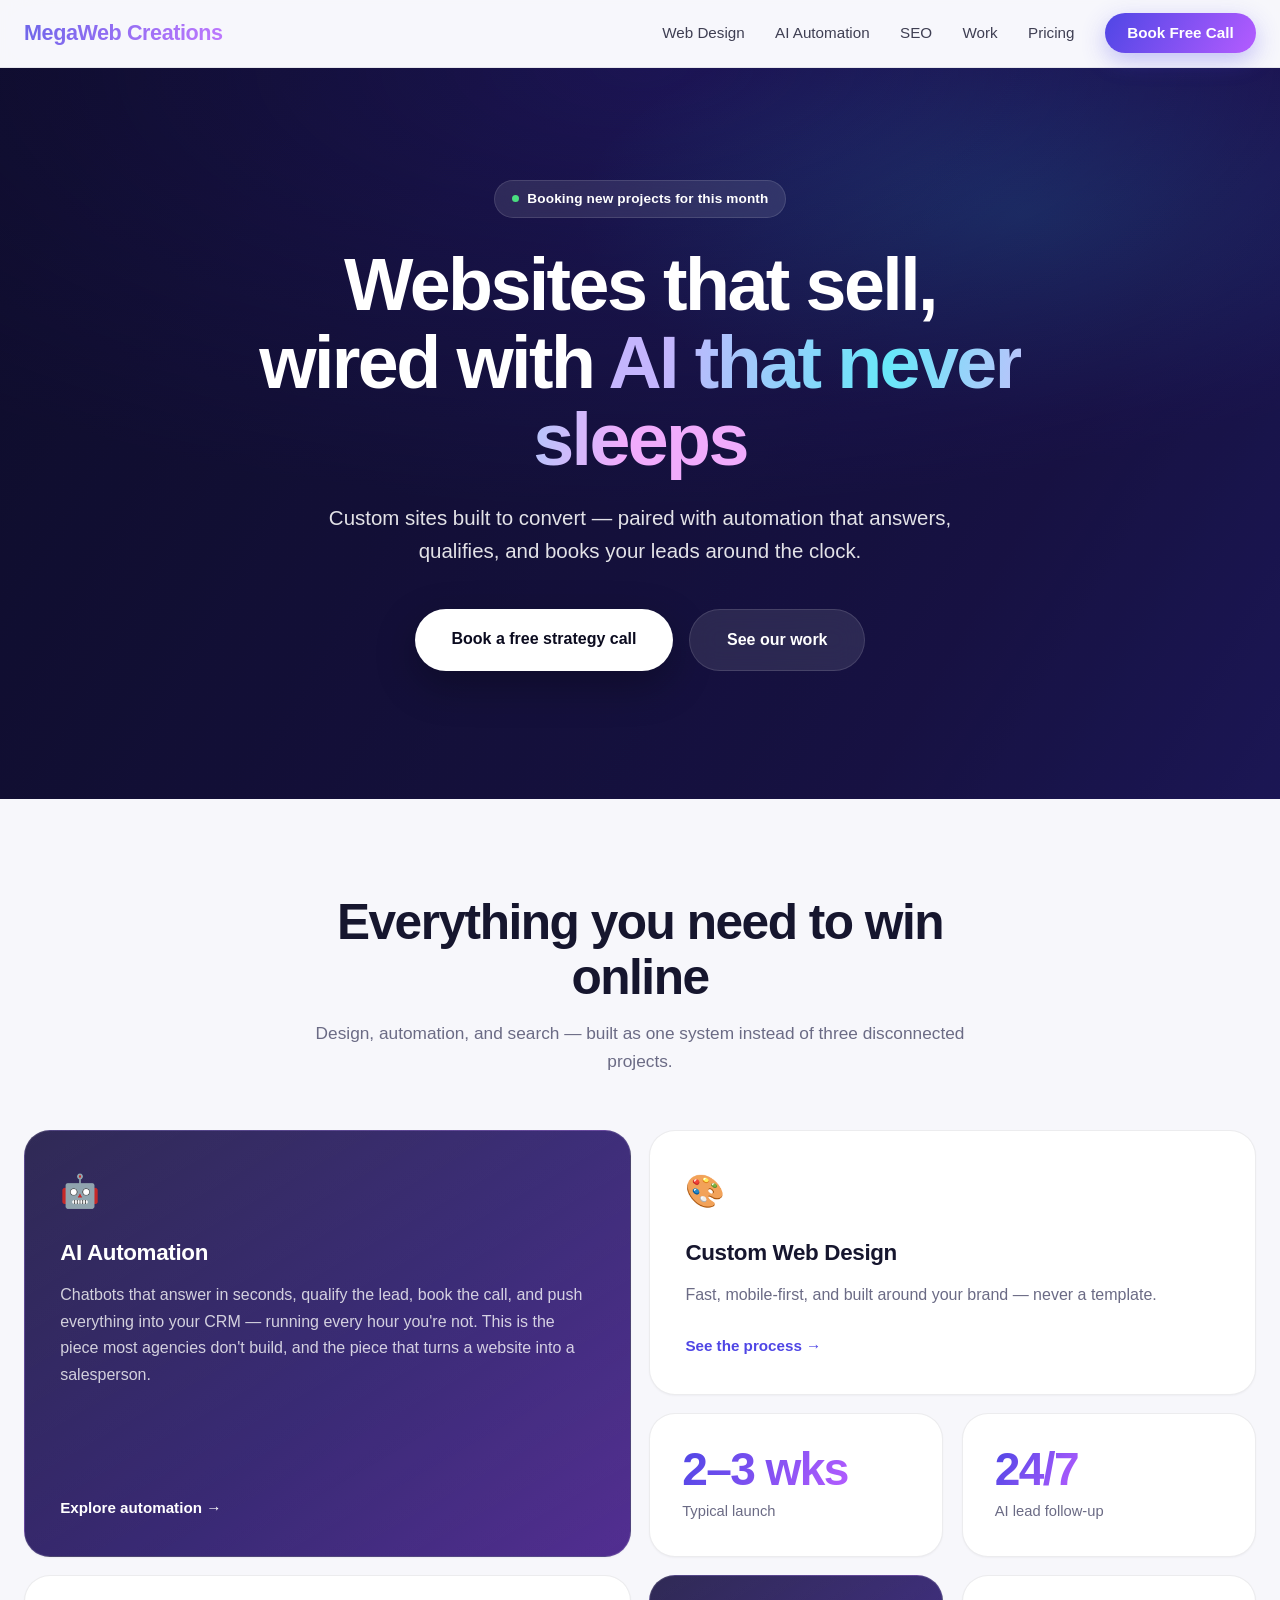
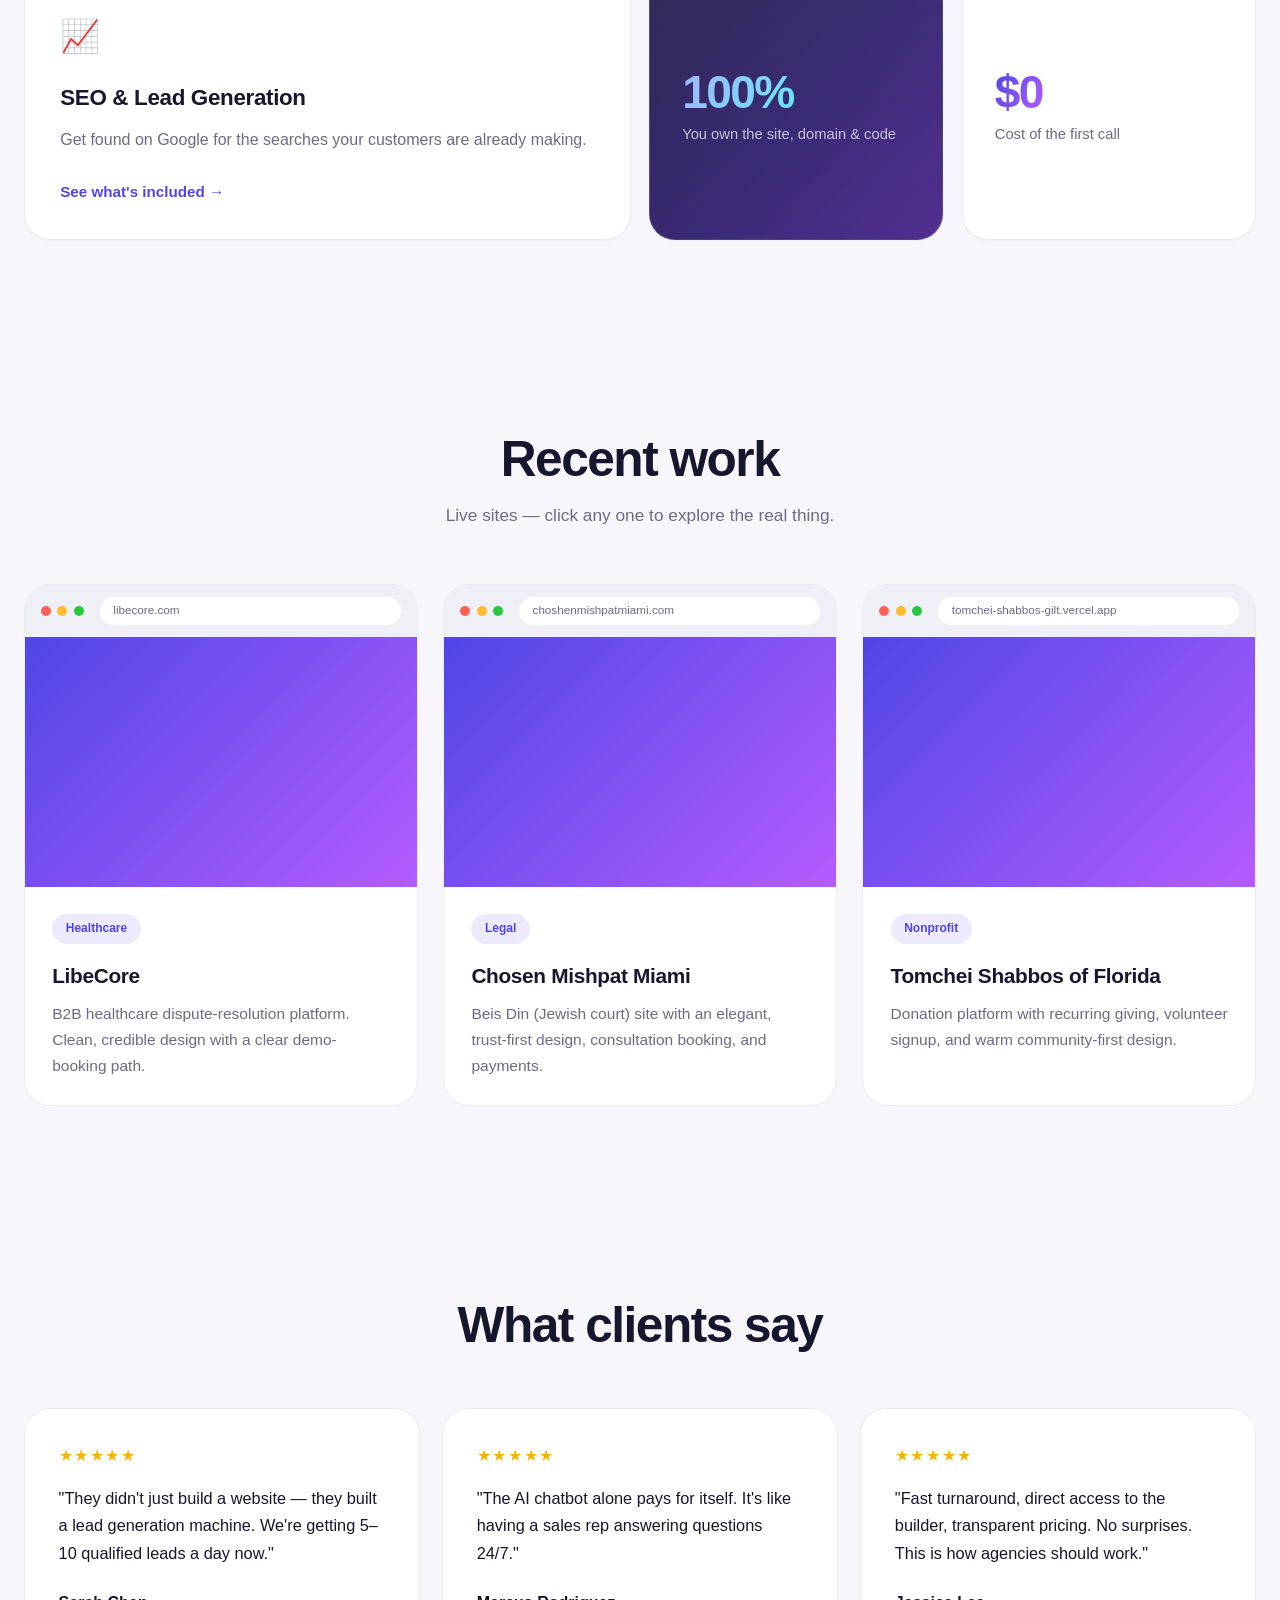
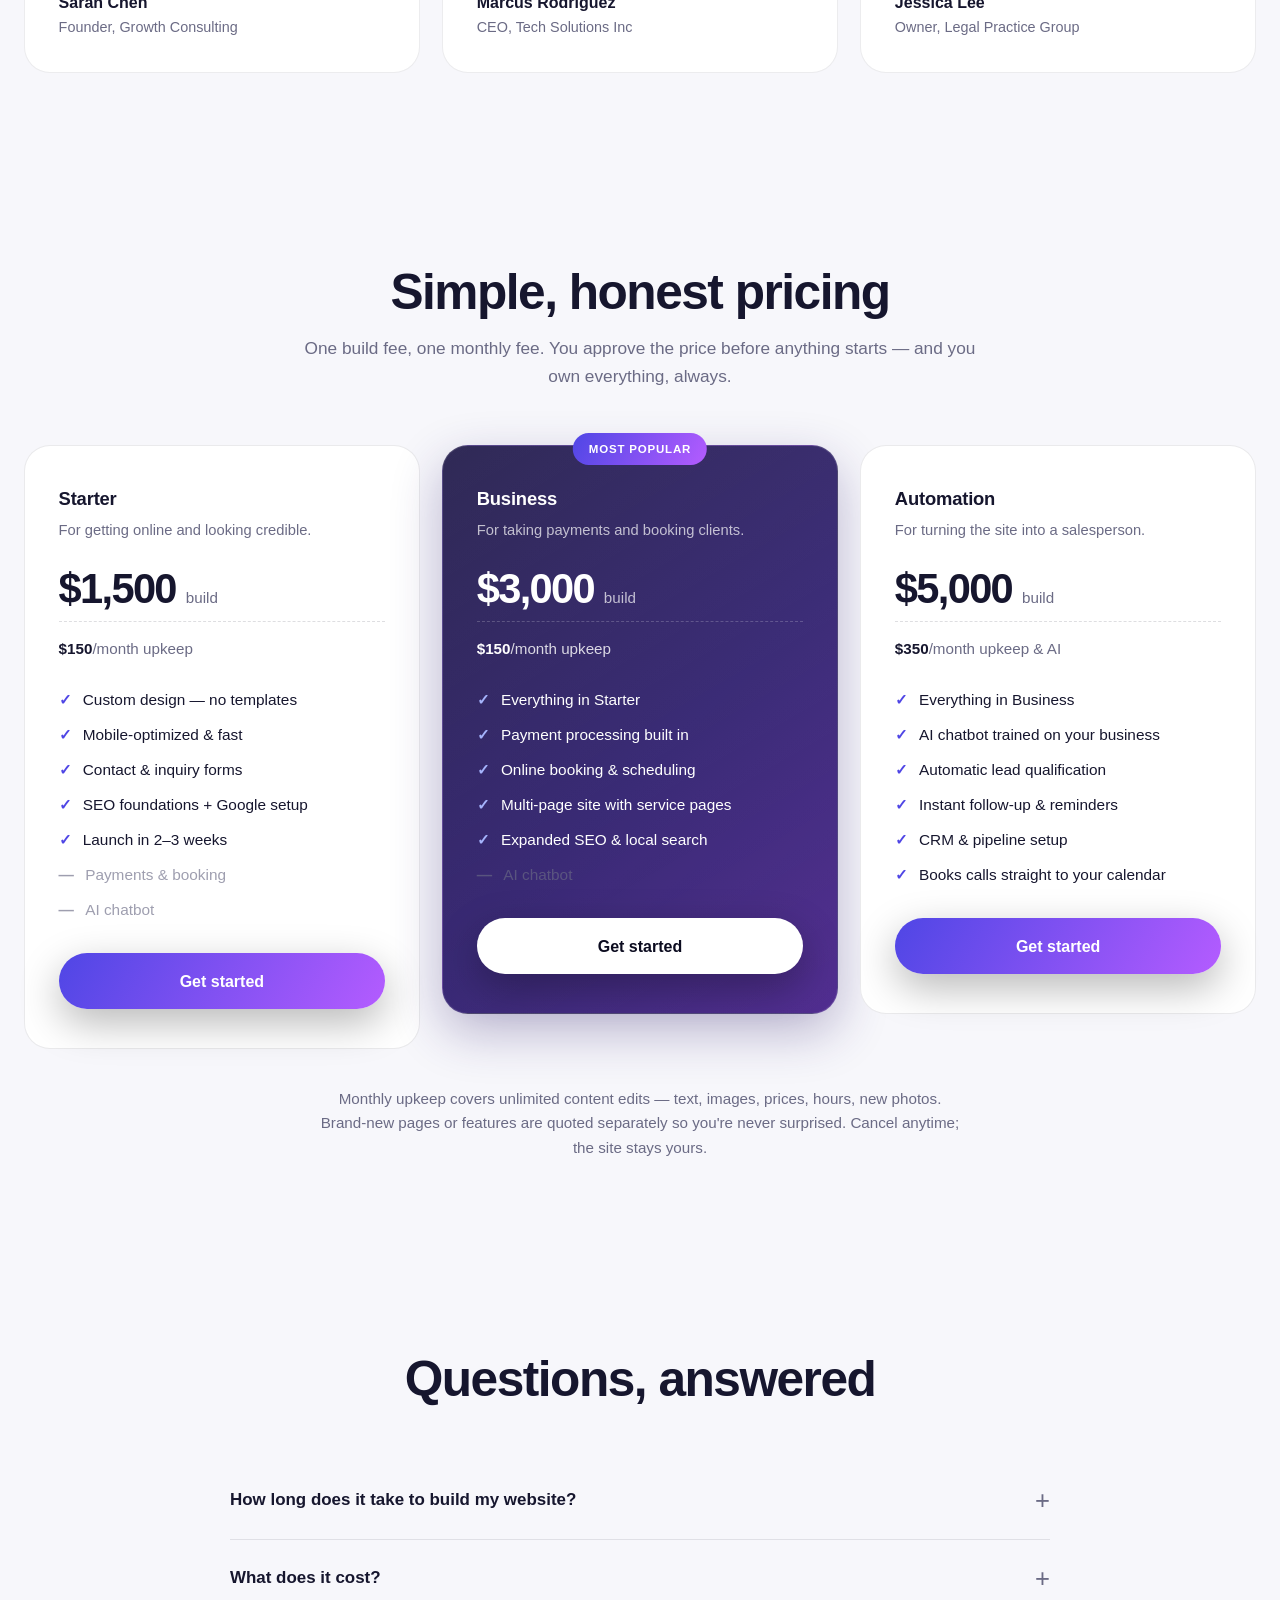
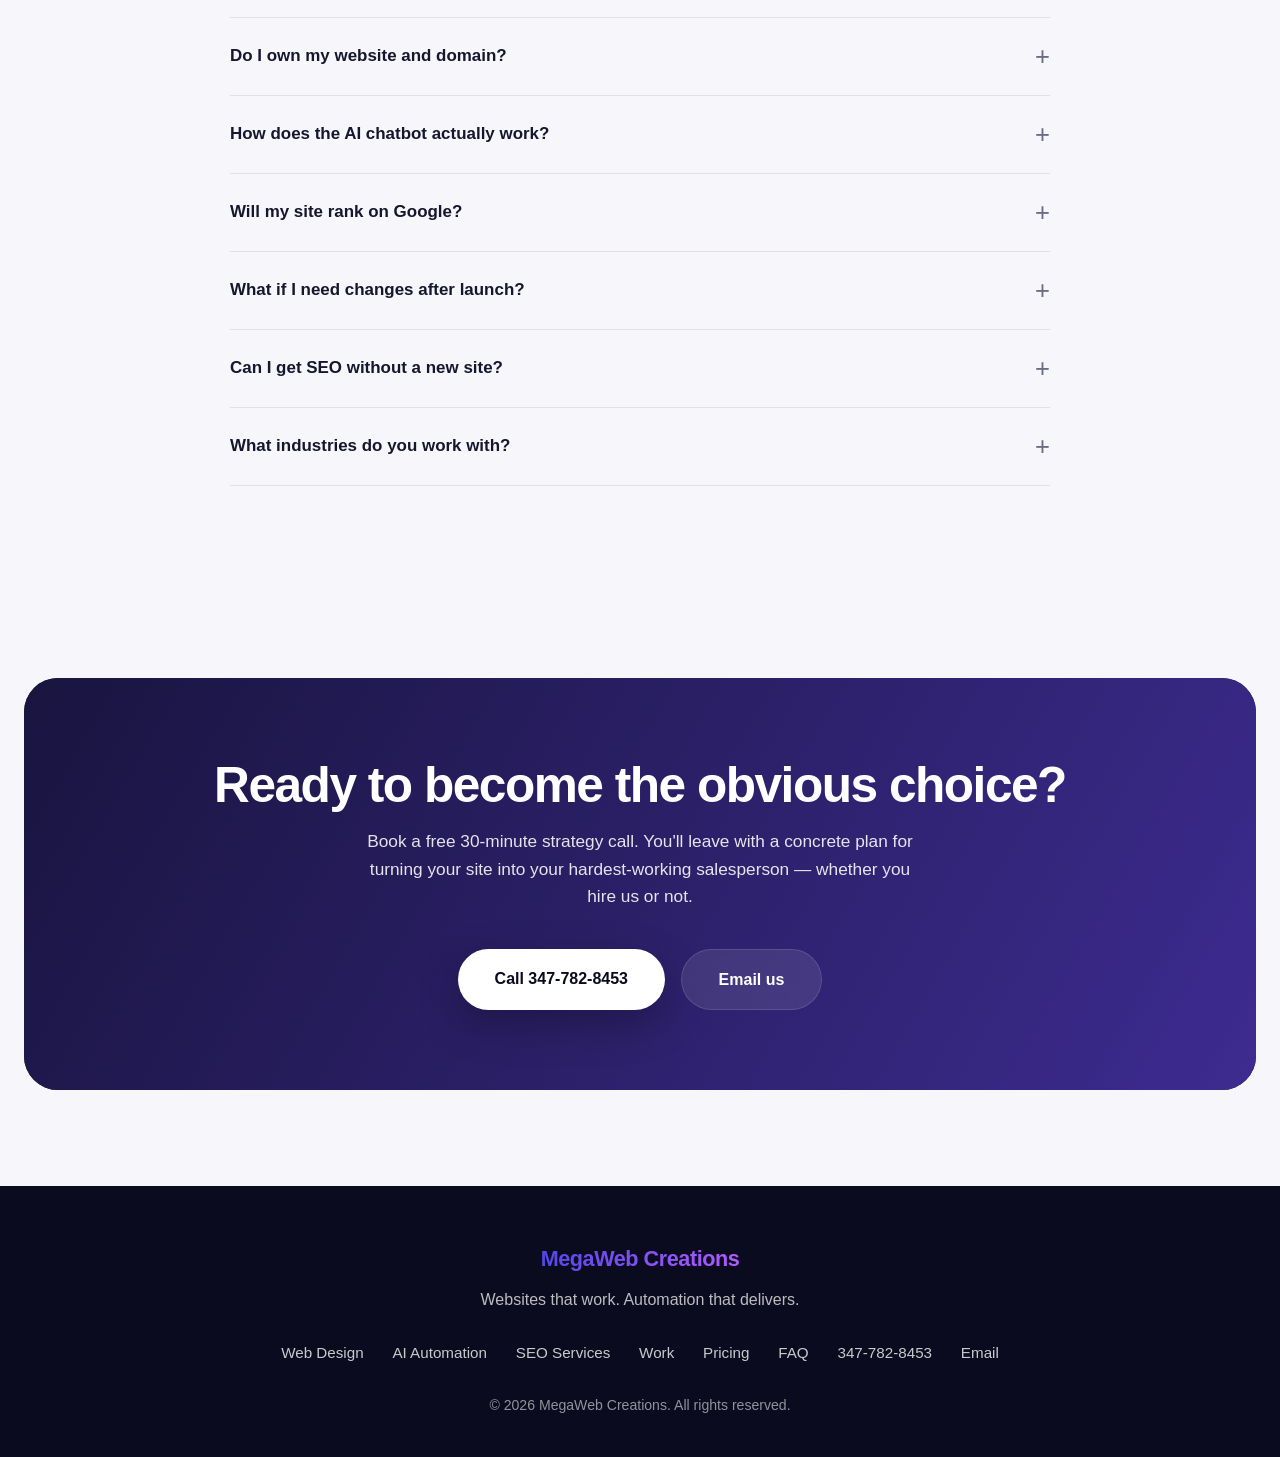
==== commit a0f98056: "Add pricing tiers, reconcile FAQ pricing, add Offer schema" ====
--- a/index.html
+++ b/index.html
@@ -44,9 +44,32 @@
             "@type": "PostalAddress",
             "addressCountry": "US"
         },
-        "priceRange": "$$",
+        "priceRange": "$1500-$5000",
         "areaServed": "US",
-        "serviceType": ["Web Design", "AI Automation", "Lead Generation", "SEO Services"]
+        "serviceType": ["Web Design", "AI Automation", "Lead Generation", "SEO Services"],
+        "makesOffer": [
+            {
+                "@type": "Offer",
+                "name": "Starter — Custom Website",
+                "description": "Custom-designed, mobile-optimized website with contact forms and SEO foundations.",
+                "price": "1500",
+                "priceCurrency": "USD"
+            },
+            {
+                "@type": "Offer",
+                "name": "Business — Website with Payments & Booking",
+                "description": "Everything in Starter plus payment processing, online booking, and expanded SEO.",
+                "price": "3000",
+                "priceCurrency": "USD"
+            },
+            {
+                "@type": "Offer",
+                "name": "Automation — Website with AI Chatbot",
+                "description": "Everything in Business plus an AI chatbot, lead qualification, automated follow-up, and CRM setup.",
+                "price": "5000",
+                "priceCurrency": "USD"
+            }
+        ]
     }
     </script>
 
@@ -451,6 +474,100 @@
         .who { font-weight: 650; }
         .where { font-size: 0.9rem; color: var(--muted); }
 
+        /* ---------- Pricing ---------- */
+        .plans {
+            display: grid;
+            grid-template-columns: repeat(auto-fit, minmax(290px, 1fr));
+            gap: 1.4rem;
+            align-items: start;
+        }
+
+        .plan {
+            position: relative;
+            border-radius: var(--radius);
+            padding: 2.4rem 2.1rem;
+            background: #fff;
+            border: 1px solid rgba(22, 22, 46, 0.09);
+            display: flex;
+            flex-direction: column;
+            transition: transform 0.35s cubic-bezier(0.2, 0.8, 0.2, 1), box-shadow 0.35s;
+        }
+
+        .plan:hover { transform: translateY(-6px); box-shadow: 0 22px 50px rgba(22, 22, 46, 0.12); }
+
+        .plan--featured {
+            color: #fff;
+            border-color: rgba(255, 255, 255, 0.14);
+            background:
+                linear-gradient(150deg, rgba(255, 255, 255, 0.10), rgba(255, 255, 255, 0.02)),
+                linear-gradient(135deg, #191243 0%, #2f1f6e 55%, #4f2a8f 100%);
+            backdrop-filter: blur(20px);
+            -webkit-backdrop-filter: blur(20px);
+            box-shadow: 0 18px 50px rgba(47, 31, 110, 0.3);
+        }
+
+        .badge {
+            position: absolute;
+            top: -0.8rem;
+            left: 50%;
+            transform: translateX(-50%);
+            background: linear-gradient(120deg, var(--indigo), var(--magenta));
+            color: #fff;
+            font-size: 0.72rem;
+            font-weight: 700;
+            letter-spacing: 0.07em;
+            text-transform: uppercase;
+            padding: 0.42rem 1rem;
+            border-radius: 999px;
+            white-space: nowrap;
+        }
+
+        .plan-name { font-size: 1.15rem; font-weight: 700; letter-spacing: -0.01em; margin-bottom: 0.35rem; }
+        .plan-for { font-size: 0.92rem; color: var(--muted); margin-bottom: 1.6rem; }
+        .plan--featured .plan-for { color: rgba(255, 255, 255, 0.7); }
+
+        .plan-price { font-size: 2.6rem; font-weight: 800; letter-spacing: -0.04em; line-height: 1; }
+        .plan-price small { font-size: 0.95rem; font-weight: 500; letter-spacing: 0; color: var(--muted); }
+        .plan--featured .plan-price small { color: rgba(255, 255, 255, 0.7); }
+
+        .plan-mo {
+            margin-top: 0.7rem;
+            padding-top: 0.9rem;
+            border-top: 1px dashed rgba(22, 22, 46, 0.14);
+            font-size: 0.95rem;
+            color: var(--muted);
+        }
+
+        .plan--featured .plan-mo { border-top-color: rgba(255, 255, 255, 0.2); color: rgba(255, 255, 255, 0.82); }
+        .plan-mo b { color: var(--text); font-weight: 700; }
+        .plan--featured .plan-mo b { color: #fff; }
+
+        .plan ul { list-style: none; margin: 1.7rem 0 2rem; display: grid; gap: 0.75rem; flex: 1; }
+
+        .plan li { display: flex; gap: 0.7rem; font-size: 0.96rem; line-height: 1.5; }
+
+        .plan li::before {
+            content: '✓';
+            font-weight: 700;
+            color: var(--indigo);
+            flex-shrink: 0;
+        }
+
+        .plan--featured li::before { color: #a5b4fc; }
+        .plan li.off { color: var(--muted); opacity: 0.65; }
+        .plan li.off::before { content: '—'; color: var(--muted); }
+
+        .plan .btn { width: 100%; text-align: center; padding: 0.95rem 1.5rem; }
+
+        .plan-note {
+            text-align: center;
+            color: var(--muted);
+            font-size: 0.95rem;
+            margin-top: 2.4rem;
+            max-width: 640px;
+            margin-inline: auto;
+        }
+
         /* ---------- FAQ ---------- */
         .faq { max-width: 820px; margin-inline: auto; }
 
@@ -565,6 +682,7 @@
                 <li><a href="ai-automation.html">AI Automation</a></li>
                 <li><a href="seo-services.html">SEO</a></li>
                 <li><a href="#work">Work</a></li>
+                <li><a href="#pricing">Pricing</a></li>
                 <li><a href="#contact" class="nav-cta">Book Free Call</a></li>
             </ul>
         </nav>
@@ -716,6 +834,70 @@
         </div>
     </section>
 
+    <!-- Pricing -->
+    <section id="pricing">
+        <div class="wrap">
+            <div class="section-head reveal">
+                <h2>Simple, honest pricing</h2>
+                <p class="section-sub">One build fee, one monthly fee. You approve the price before anything starts — and you own everything, always.</p>
+            </div>
+
+            <div class="plans">
+                <div class="plan reveal">
+                    <div class="plan-name">Starter</div>
+                    <div class="plan-for">For getting online and looking credible.</div>
+                    <div class="plan-price">$1,500 <small>build</small></div>
+                    <div class="plan-mo"><b>$150</b>/month upkeep</div>
+                    <ul>
+                        <li>Custom design — no templates</li>
+                        <li>Mobile-optimized &amp; fast</li>
+                        <li>Contact &amp; inquiry forms</li>
+                        <li>SEO foundations + Google setup</li>
+                        <li>Launch in 2–3 weeks</li>
+                        <li class="off">Payments &amp; booking</li>
+                        <li class="off">AI chatbot</li>
+                    </ul>
+                    <a href="#contact" class="btn btn-primary" style="background: linear-gradient(120deg, var(--indigo), var(--magenta)); color:#fff;">Get started</a>
+                </div>
+
+                <div class="plan plan--featured reveal">
+                    <span class="badge">Most popular</span>
+                    <div class="plan-name">Business</div>
+                    <div class="plan-for">For taking payments and booking clients.</div>
+                    <div class="plan-price">$3,000 <small>build</small></div>
+                    <div class="plan-mo"><b>$150</b>/month upkeep</div>
+                    <ul>
+                        <li>Everything in Starter</li>
+                        <li>Payment processing built in</li>
+                        <li>Online booking &amp; scheduling</li>
+                        <li>Multi-page site with service pages</li>
+                        <li>Expanded SEO &amp; local search</li>
+                        <li class="off">AI chatbot</li>
+                    </ul>
+                    <a href="#contact" class="btn btn-primary">Get started</a>
+                </div>
+
+                <div class="plan reveal">
+                    <div class="plan-name">Automation</div>
+                    <div class="plan-for">For turning the site into a salesperson.</div>
+                    <div class="plan-price">$5,000 <small>build</small></div>
+                    <div class="plan-mo"><b>$350</b>/month upkeep &amp; AI</div>
+                    <ul>
+                        <li>Everything in Business</li>
+                        <li>AI chatbot trained on your business</li>
+                        <li>Automatic lead qualification</li>
+                        <li>Instant follow-up &amp; reminders</li>
+                        <li>CRM &amp; pipeline setup</li>
+                        <li>Books calls straight to your calendar</li>
+                    </ul>
+                    <a href="#contact" class="btn btn-primary" style="background: linear-gradient(120deg, var(--indigo), var(--magenta)); color:#fff;">Get started</a>
+                </div>
+            </div>
+
+            <p class="plan-note reveal">Monthly upkeep covers unlimited content edits — text, images, prices, hours, new photos. Brand-new pages or features are quoted separately so you're never surprised. Cancel anytime; the site stays yours.</p>
+        </div>
+    </section>
+
     <!-- FAQ -->
     <section id="faq">
         <div class="wrap">
@@ -730,7 +912,7 @@
                 </div>
                 <div class="qa">
                     <button class="q" aria-expanded="false">What does it cost?</button>
-                    <div class="a">Custom sites start around $3,500. AI automation — chatbots, lead qualification, booking — adds roughly $2,000–$5,000 depending on scope. You approve a fixed price before any work starts.</div>
+                    <div class="a">Three tiers: $1,500 for a custom site with forms, $3,000 to add payments and booking, $5,000 for the full AI automation build. Every tier includes monthly upkeep — $150, or $350 on the automation tier since it covers the AI running around the clock. Full breakdown in <a href="#pricing" style="color: var(--indigo);">pricing</a>.</div>
                 </div>
                 <div class="qa">
                     <button class="q" aria-expanded="false">Do I own my website and domain?</button>
@@ -746,7 +928,7 @@
                 </div>
                 <div class="qa">
                     <button class="q" aria-expanded="false">What if I need changes after launch?</button>
-                    <div class="a">We offer ongoing support and maintenance. Most changes are quick and inexpensive.</div>
+                    <div class="a">That's what the monthly covers. Text, images, prices, hours, new photos — send them over and they get done, no per-change invoices. Entirely new pages or features get quoted separately so there are no surprises on either side.</div>
                 </div>
                 <div class="qa">
                     <button class="q" aria-expanded="false">Can I get SEO without a new site?</button>
@@ -783,6 +965,7 @@
                 <a href="ai-automation.html">AI Automation</a>
                 <a href="seo-services.html">SEO Services</a>
                 <a href="#work">Work</a>
+                <a href="#pricing">Pricing</a>
                 <a href="#faq">FAQ</a>
                 <a href="tel:+13477828453">347-782-8453</a>
                 <a href="mailto:megawebcreations613@gmail.com">Email</a>
